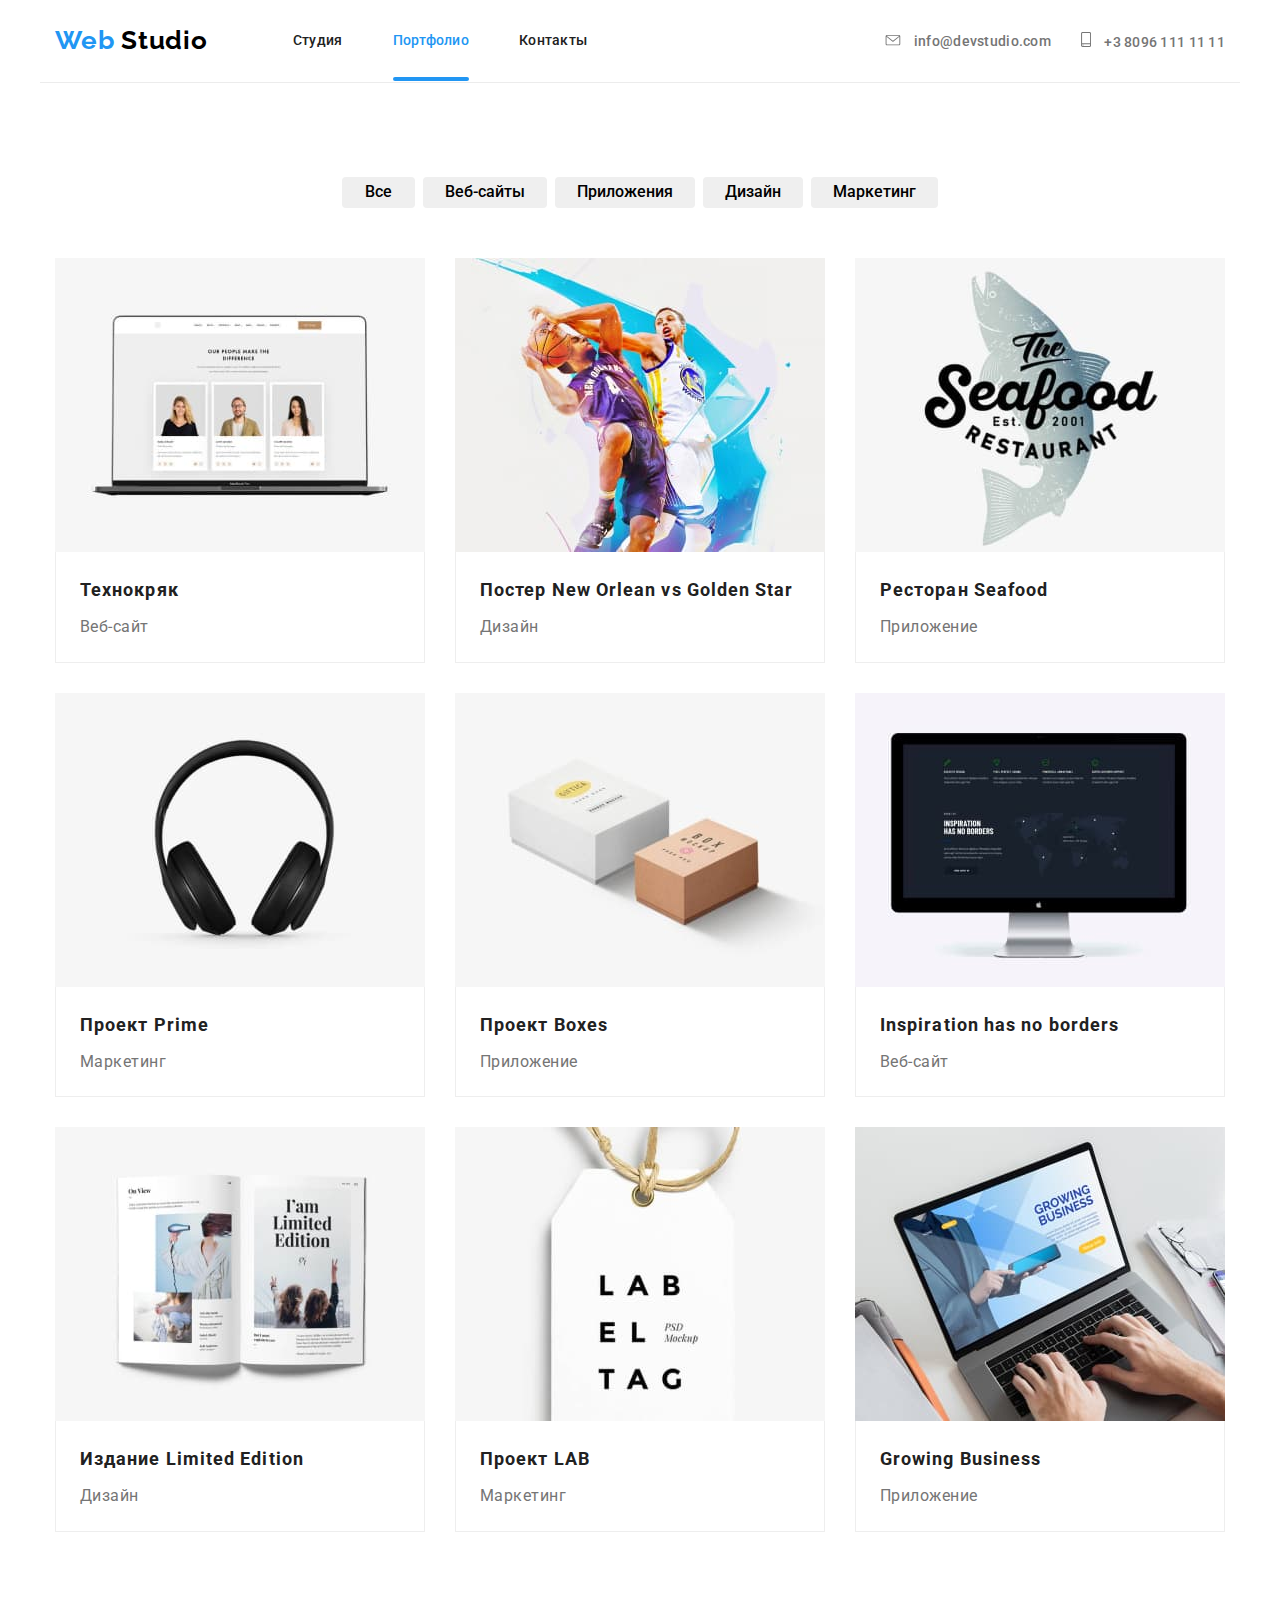
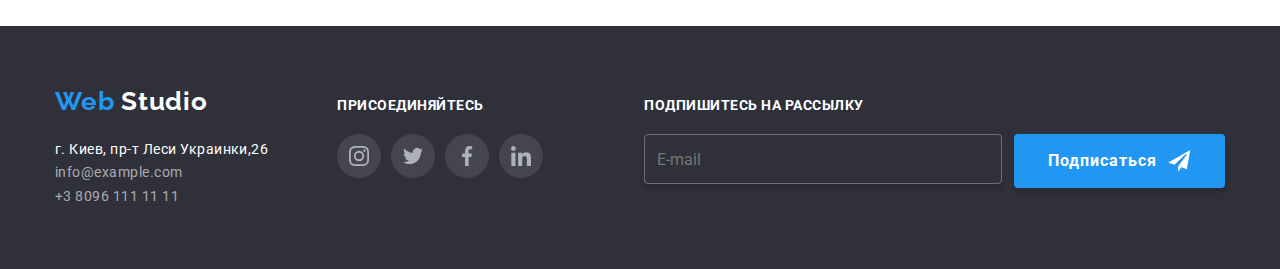
==== portfolio.html @ b3696ab0 "first" ====
<!DOCTYPE html>
<html lang="en">
  <head>
    <meta charset="UTF-8" />
    <meta name="viewport" content="width=device-width, initial-scale=1.0" />
    <title>Portfolio</title>
    <link
      href="https://fonts.googleapis.com/css2?family=Raleway:wght@700&family=Roboto:wght@400;500;700;900&display=swap"
      rel="stylesheet"
    />
    <link
      rel="stylesheet"
      href="https://cdnjs.cloudflare.com/ajax/libs/modern-normalize/0.6.0/modern-normalize.min.css"
    />
    <link rel="stylesheet" href="./css/profile.min.css" />
  </head>
  <body class="page">
    <!--Header-->
    <header>
      <div class="container header">
        <nav class="main-nav">
          <a href="./" class="logo">
            <span class="logo-blue">Web</span>
            <span class="logo-black">Studio</span></a
          >
          <ul class="site-nav">
            <li class="item">
              <a href="./index.html" class="link">Студия</a>
            </li>
            <li class="item">
              <a href="./portfolio.html" class="link current">Портфолио</a>
            </li>
            <li class="item"><a href="" class="link">Контакты</a></li>
          </ul>
        </nav>
        <ul class="auth-nav list">
          <li class="item">
            <a href="mailto:info@devstudio.com" class="link">
              <svg class="icon-nav" width="16px" height="11px">
                <use href="./img/sprite.svg#envelope"></use>
              </svg>
              info@devstudio.com
            </a>
          </li>

          <li class="item">
            <a href="tel:+380961111111" class="link">
              <svg class="icon-nav" width="10" height="15">
                <use href="./img/sprite.svg#smartphone"></use>
              </svg>
              +3 8096 111 11 11</a
            >
          </li>
        </ul>
      </div>
    </header>
    <main>
      <section class="section">
        <div class="container">
          <h1 class="section-title visually-hidden">Портфолио</h1>
          <!--Фильтр-->
          <div class="filter">
            <ul class="list filter-list">
              <li class="filter-list-item">
                <button class="button-portfolio" type="button">Все</button>
              </li>
              <li class="filter-list-item">
                <button class="button-portfolio" type="button">
                  Веб-сайты
                </button>
              </li>
              <li class="filter-list-item">
                <button class="button-portfolio" type="button">
                  Приложения
                </button>
              </li>
              <li class="filter-list-item">
                <button class="button-portfolio" type="button">Дизайн</button>
              </li>
              <li class="filter-list-item">
                <button class="button-portfolio" type="button">
                  Маркетинг
                </button>
              </li>
            </ul>
          </div>

          <!--Проекты-->

          <ul class="flex-box">
            <li class="flex-element">
              <a class="none" href="">
                <div class="card-foto">
                  <img
                    class="img"
                    src="./img/technokryak.jpg"
                    alt="Веб-сайт Технокряк"
                    width="370"
                    height="294"
                  />

                  <p class="slide-text">
                    Технокряк это современная площадка распространения
                    коронавируса. Компании используют эту платформу для
                    цифрового шпионажа и атак на защищённые сервера конкурентов.
                  </p>
                </div>

                <div class="card-content">
                  <h2 class="list-title">Технокряк</h2>
                  <p class="slide-description">Веб-сайт</p>
                </div>
              </a>
            </li>
            <li class="flex-element">
              <div class="card-foto">
                <a class="none" href=""><img class="img" src="./img/golden-star.jpg" alt="Дизайн постера New Orlean vs                          Golden Star" width="370" height="294" />
                  <p class="slide-text">
                    Технокряк это современная площадка распространения
                    коронавируса. Компании используют эту платформу для цифрового
                    шпионажа и атак на защищённые сервера конкурентов.
                  </p>
              </div>
                <div class="card-content">
                  <h2 class="list-title">Постер New Orlean vs Golden Star</h2>
                  <p class="slide-description">Дизайн</p>
                </div>
                
              </a>
            </li>
            <li class="flex-element">
              <a class="none" href=""
                >
                <div class="card-foto">
                  <img class="img" src="./img/seafood.jpg" alt="Приложение для ресторана                    Seafood" width="370" height="294" />
                  <p class="slide-text">
                    Технокряк это современная площадка распространения
                    коронавируса. Компании используют эту платформу для цифрового
                    шпионажа и атак на защищённые сервера конкурентов.
                  </p>
                </div>
                <div class="card-content">
                  <h2 class="list-title">Ресторан Seafood</h2>
                  <p class="slide-description">Приложение</p>
                </div>
                
              </a>
            </li>
            <li class="flex-element">
              <a class="none" href=""
                ><div class="card-foto">
                  <img class="img" src="./img/prime.jpg" alt="Маркетинг для проекта Prime" width="370" height="294" />
                  <p class="slide-text">
                    Технокряк это современная площадка распространения
                    коронавируса. Компании используют эту платформу для цифрового
                    шпионажа и атак на защищённые сервера конкурентов.
                  </p>
                </div>
                <div class="card-content">
                  <h2 class="list-title">Проект Prime</h2>
                  <p class="slide-description">Маркетинг</p>
                </div>
               
              </a>
            </li>
            <li class="flex-element">
              <a class="none" href=""
                >
                <div class="card-foto">
                  <img class="img" src="./img/boxes.jpg" alt="Приложение Boxes" width="370" height="294" />
                  <p class="slide-text">
                    Технокряк это современная площадка распространения
                    коронавируса. Компании используют эту платформу для цифрового
                    шпионажа и атак на защищённые сервера конкурентов.
                  </p>
                </div>
                <div class="card-content">
                  <h2 class="list-title">Проект Boxes</h2>
                  <p class="slide-description">Приложение</p>
                </div>
                
              </a>
            </li>
            <li class="flex-element">
              <a class="none" href=""
                >
                <div class="card-foto">
                  <img class="img" src="./img/inspiration.jpg" alt="Веб-сайт Inspiration has no                           borders" width="370" height="294" />
                  <p class="slide-text">
                    Технокряк это современная площадка распространения
                    коронавируса. Компании используют эту платформу для цифрового
                    шпионажа и атак на защищённые сервера конкурентов.
                  </p>
                </div>
                <div class="card-content">
                  <h2 class="list-title">Inspiration has no borders</h2>
                  <p class="slide-description">Веб-сайт</p>
                </div>
                
              </a>
            </li>
            <li class="flex-element">
              <a class="none" href=""
                >
                <div class="card-foto">
                  <img class="img" src="./img/limited-edition.jpg" alt="Дизайн издания Limited  Edition" width="370" height="294" />
                  <p class="slide-text">
                    Технокряк это современная площадка распространения
                    коронавируса. Компании используют эту платформу для цифрового
                    шпионажа и атак на защищённые сервера конкурентов.
                  </p>
                </div>
                <div class="card-content">
                  <h2 class="list-title">Издание Limited Edition</h2>
                  <p class="slide-description">Дизайн</p>
                </div>
                
              </a>
            </li>
            <li class="flex-element">
              <a class="none" href=""
                >
                <div class="card-foto">
                  <img class="img" src="./img/lab.jpg" alt="Маркетинг проекта LAB" width="370" height="294" />
                  <p class="slide-text">
                    Технокряк это современная площадка распространения
                    коронавируса. Компании используют эту платформу для цифрового
                    шпионажа и атак на защищённые сервера конкурентов.
                  </p>  
                </div>
                <div class="card-content">
                  <h2 class="list-title">Проект LAB</h2>
                  <p class="slide-description">Маркетинг</p>
                </div>
                
              </a>
            </li>
            <li class="flex-element">
              <a class="none" href=""
                >
                <div class="card-foto">
                  <img class="img" src="./img/growing-business.jpg" alt="Приложение Growing    Busines" width="370" height="294" />
                  <p class="slide-text">
                    Технокряк это современная площадка распространения
                    коронавируса. Компании используют эту платформу для цифрового
                    шпионажа и атак на защищённые сервера конкурентов.
                  </p>
                </div>
                <div class="card-content">
                  <h2 class="list-title">Growing Business</h2>
                  <p class="slide-description">Приложение</p>
                </div>
               
              </a>
            </li>
          </ul>
        </div>
      </section>
    </main>
    <!-- Footer -->
    <footer class="footer">
      <div class="container footer-content">
        <ul class="list">
          <li>
            <a class="logo none footer-logo" href="./">
              <span class="logo-blue">Web</span>
              <span class="logo-white">Studio</span></a
            >
          </li>
          <li>
            <address class="address">г. Киев, пр-т Леси Украинки,26</address>
          </li>
          <li>
            <a href="mailto:info@example.com" class="link-in-footer"
              >info@example.com</a
            >
          </li>
          <li>
            <a href="tel:+380961111111" class="link-in-footer"
              >+3 8096 111 11 11</a
            >
          </li>
        </ul>

        <ul class="join">
          <li><b class="footer-list-title">Присоединяйтесь</b></li>
          <li>
            <ul class="social-networks">
              <li>
                <a href="" aria-label="Instafram link" class="icon-bg-footer">
                  <svg class="icon-social-networks" width="20" height="20">
                    <use href="./img/sprite.svg#instagram"></use>
                  </svg>
                </a>
              </li>
              <li>
                <a href="" aria-label="Twitter link" class="icon-bg-footer">
                  <svg class="icon-social-networks">
                    <use href="./img/sprite.svg#twitter"></use>
                  </svg>
                </a>
              </li>
              <li>
                <a href="" aria-label="Twitter link" class="icon-bg-footer">
                  <svg class="icon-social-networks">
                    <use href="./img/sprite.svg#facebook"></use>
                  </svg>
                </a>
              </li>
              <li>
                <a href="" aria-label="Twitter link" class="icon-bg-footer">
                  <svg class="icon-social-networks">
                    <use href="./img/sprite.svg#linkedin"></use>
                  </svg>
                </a>
              </li>
            </ul>
          </li>
        </ul>

        <div class="subscription">
          <b class="footer-list-title">Подпишитесь на рассылку</b>
          <form action="" class="sub-field">
            <input type="email" name="email" placeholder="E-mail" class="email" />
            <button type="submit" class="button send">
              Подписаться
              <svg width="24" height="24" class="icon-send">
                <use href="./img/sprite.svg#send"></use>
              </svg>
            </button>
          </form>
        </div>
      </div>
      <!-- <div class="container">
          <p class="copyright">2020 &verbar; Developed by GoIT Students</p>
        </div> -->
    </footer>
  </body>
</html>
---- css/profile.min.css ----
.visually-hidden{position:absolute;width:1px;height:1px;margin:-1px;border:0;padding:0;clip:rect(0 0 0 0);overflow:hidden}.auth-nav,.join,.social-networks,.flex-box{margin:0;padding:0;list-style:none}.container,.header,.footer-content{width:1200px;margin-left:auto;margin-right:auto;padding-left:15px;padding-right:15px}.page{background-color:#fff;color:#757575;font-family:Roboto, sans-serif;letter-spacing:0.03em;overflow-x:hidden}.section.sec-bg-color{background-color:#f5f4fa}.img{display:block;max-width:100%;height:auto}.none{text-decoration:none}.list{margin:0;padding:0;list-style:none}.logo,.footer-logo{--color1: #2196f3;--color2: #ffffff;--color3: #000000}.logo{display:block;margin-top:24px;margin-bottom:24px;font-family:Raleway, sans-serif;font-weight:700;font-size:26px;line-height:1.2;letter-spacing:0.03em;text-decoration:none;-webkit-transition:color 250ms cubic-bezier(0.4, 0, 0.2, 1);transition:color 250ms cubic-bezier(0.4, 0, 0.2, 1)}.logo:hover,.logo:focus{--color1: #000000;--color3: #2196f3}.footer-logo{margin-top:0;padding-top:0;padding-bottom:0px;margin-bottom:20px}.footer-logo:hover,.footer-logo:focus{--color1: #ffffff;--color2: #2196f3}.logo-blue{color:var(--color1)}.logo-black{color:var(--color3)}.logo-white{color:var(--color2)}.header{display:-webkit-box;display:-ms-flexbox;display:flex;border-bottom:1px solid #ececec}.main-nav{display:-webkit-box;display:-ms-flexbox;display:flex;-webkit-box-align:center;-ms-flex-align:center;align-items:center}.site-nav{display:-webkit-box;display:-ms-flexbox;display:flex;list-style:none;margin-left:85px;margin-top:0px;margin-bottom:0px;padding-left:0;-webkit-transition:color 250ms cubic-bezier(0.4, 0, 0.2, 1);transition:color 250ms cubic-bezier(0.4, 0, 0.2, 1)}.site-nav .item+.item{margin-left:50px}.site-nav .link{display:block;padding-top:32px;padding-bottom:32px;color:#212121;font-weight:500;font-size:14px;line-height:1.14;letter-spacing:0.02em;text-decoration:none;cursor:pointer}.site-nav .link:hover,.site-nav .link:focus{color:#2196f3}.site-nav .link.current{position:relative;color:#2196f3}.site-nav .link.current::after{content:"";position:absolute;bottom:0;left:0;width:100%;height:4px;border-radius:2px;background-color:#2196f3}.auth-nav{display:-webkit-box;display:-ms-flexbox;display:flex;margin-left:auto;-webkit-transition:color 250ms cubic-bezier(0.4, 0, 0.2, 1);transition:color 250ms cubic-bezier(0.4, 0, 0.2, 1)}.auth-nav .item+.item{margin-left:30px}.auth-nav .item{display:-webkit-box;display:-ms-flexbox;display:flex;-webkit-box-align:center;-ms-flex-align:center;align-items:center}.auth-nav .link{display:block;padding-top:32px;padding-bottom:32px;color:#757575;font-weight:500;font-size:14px;line-height:1.14x;letter-spacing:0.02em;text-decoration:none}.auth-nav .link:hover,.auth-nav .link:focus{color:#2196f3}.icon-nav{margin-right:10px;fill:currentColor}.icon-nav:hover,.icon-nav:focus{color:#2196f3}.section{padding-bottom:94px;padding-top:94px}.section-title{margin-top:0;margin-bottom:0;margin-bottom:50px;color:#212121;font-weight:700;font-size:36px;line-height:1.17;text-align:center}.section.no-padding-bottom{padding-bottom:0}.footer-content{display:-webkit-box;display:-ms-flexbox;display:flex;-webkit-box-align:baseline;-ms-flex-align:baseline;align-items:baseline;padding-top:60px;padding-bottom:60px}.join{margin-left:69px}.subscription{margin-left:auto}.footer{background-color:#2f303a}.address{color:#fff;font-size:14px;line-height:1.71;font-style:inherit}.link-in-footer{color:rgba(255,255,255,0.6);font-size:14px;line-height:1.71;text-decoration:none}.link-in-footer:hover,.link-in-footer:focus{color:#2196f3}.footer-list-title{display:block;margin-bottom:20px;color:#fff;font-weight:700;font-size:14px;line-height:1.14;text-transform:uppercase}.email{display:block;width:358px;height:50px;padding:18px 12px;margin-right:12px;text-decoration:none;color:rgba(255,255,255,0.6);font-family:Roboto;font-size:16px;line-height:1.87;border:1px solid rgba(255,255,255,0.3);background-color:inherit;-webkit-box-shadow:0px 4px 4px rgba(0,0,0,0.15);box-shadow:0px 4px 4px rgba(0,0,0,0.15);border-radius:4px}.sub-field{display:-webkit-box;display:-ms-flexbox;display:flex;-webkit-box-orient:horizontal;-webkit-box-direction:normal;-ms-flex-direction:row;flex-direction:row}.icon-send{fill:currentColor;margin-left:10px}.button{display:inline-block;border-radius:4px;padding:10px 32px;min-width:200px;color:#fff;background-color:#2196f3;-webkit-box-shadow:0px 4px 4px rgba(0,0,0,0.15);box-shadow:0px 4px 4px rgba(0,0,0,0.15);font-weight:700;font-size:16px;line-height:1.87;text-align:center;letter-spacing:0.06em;text-decoration:none;cursor:pointer;border-color:transparent;-webkit-transition:color 250ms cubic-bezier(0.4, 0, 0.2, 1);transition:color 250ms cubic-bezier(0.4, 0, 0.2, 1);-webkit-transition:background-color 250ms cubic-bezier(0.4, 0, 0.2, 1);transition:background-color 250ms cubic-bezier(0.4, 0, 0.2, 1)}.button:hover,.button:focus{color:#2196f3;background-color:#fff}.button.send{display:-webkit-box;display:-ms-flexbox;display:flex;-webkit-box-align:center;-ms-flex-align:center;align-items:center}.button-portfolio{display:inline-block;font-weight:500;font-size:16px;line-height:1.16;padding:6px 22px;min-width:73px;text-align:center;cursor:pointer;border:transparent;border-radius:4px;outline:none;-webkit-transition:color 250ms cubic-bezier(0.4, 0, 0.2, 1);transition:color 250ms cubic-bezier(0.4, 0, 0.2, 1);-webkit-transition:background-color 250ms cubic-bezier(0.4, 0, 0.2, 1);transition:background-color 250ms cubic-bezier(0.4, 0, 0.2, 1)}.button-portfolio:hover,.button-portfolio:focus{background-color:#2196f3;color:#fff}.icon-social-networks{width:20px;height:20px}.social-networks{display:-webkit-box;display:-ms-flexbox;display:flex;-webkit-box-pack:center;-ms-flex-pack:center;justify-content:center}.icon-bg{display:-webkit-box;display:-ms-flexbox;display:flex;-webkit-box-pack:center;-ms-flex-pack:center;justify-content:center;-webkit-box-align:center;-ms-flex-align:center;align-items:center;width:44px;height:44px;border-radius:50%;fill:#afb1b8;-webkit-transition:color 250ms cubic-bezier(0.4, 0, 0.2, 1);transition:color 250ms cubic-bezier(0.4, 0, 0.2, 1);-webkit-transition:background-color 250ms cubic-bezier(0.4, 0, 0.2, 1);transition:background-color 250ms cubic-bezier(0.4, 0, 0.2, 1)}.icon-bg:hover,.icon-bg:focus{background-color:#2196f3;fill:#fff}.social-networks>.icon-bg{margin-right:10px}.social-networks>.icon-bg:last-child{margin-right:0}.icon-bg-footer{display:-webkit-box;display:-ms-flexbox;display:flex;-webkit-box-pack:center;-ms-flex-pack:center;justify-content:center;-webkit-box-align:center;-ms-flex-align:center;align-items:center;width:44px;height:44px;margin-right:10px;border-radius:50%;fill:#afb1b8;background-color:rgba(255,255,255,0.1);-webkit-transition:color 250ms cubic-bezier(0.4, 0, 0.2, 1);transition:color 250ms cubic-bezier(0.4, 0, 0.2, 1);-webkit-transition:background-color 250ms cubic-bezier(0.4, 0, 0.2, 1);transition:background-color 250ms cubic-bezier(0.4, 0, 0.2, 1)}.icon-bg-footer:hover,.icon-bg-footer:focus{background-color:#2196f3;fill:#fff}.filter-list{display:-webkit-box;display:-ms-flexbox;display:flex;-webkit-box-pack:center;-ms-flex-pack:center;justify-content:center;color:var(--title-text-color);font-weight:500;font-size:16px;line-height:1.62;text-align:center;margin-left:auto;margin-right:auto;margin-bottom:50px}.filter-list-item:not(:first-child){margin-left:8px}.flex-box{display:-webkit-box;display:-ms-flexbox;display:flex;-ms-flex-wrap:wrap;flex-wrap:wrap}.flex-element{position:relative;width:370px;margin-right:30px;margin-bottom:30px;-webkit-box-shadow:0px 0px 0px #fff;box-shadow:0px 0px 0px #fff;-webkit-transition:-webkit-box-shadow 250ms cubic-bezier(0.4, 0, 0.2, 1);transition:-webkit-box-shadow 250ms cubic-bezier(0.4, 0, 0.2, 1);transition:box-shadow 250ms cubic-bezier(0.4, 0, 0.2, 1);transition:box-shadow 250ms cubic-bezier(0.4, 0, 0.2, 1), -webkit-box-shadow 250ms cubic-bezier(0.4, 0, 0.2, 1);overflow:hidden}.flex-element:hover{-webkit-box-shadow:0px 4px 4px rgba(0,0,0,0.25);box-shadow:0px 4px 4px rgba(0,0,0,0.25)}.flex-element:nth-child(3n){margin-right:0}.flex-element:nth-last-child(-n+3){margin-bottom:0}.card-foto{position:relative;overflow:hidden}.card-content{background:#ffffff;border-right:1px solid #eeeeee;border-bottom:1px solid #eeeeee;border-left:1px solid #eeeeee;-webkit-box-sizing:border-box;box-sizing:border-box;padding-top:20px;padding-left:24px;padding-bottom:20px;padding-right:24px}.list-title{color:#212121;font-weight:700;font-size:18px;line-height:2;letter-spacing:0.06em;text-decoration:none;margin-top:0px;margin-bottom:4px}.slide-description{color:#757575;font-size:16px;line-height:1.87;text-decoration:none;margin-top:0px;margin-bottom:0}.slide-text{position:absolute;top:0;left:0;width:100%;opacity:0;color:#fff;font-size:18px;line-height:1.56;text-decoration:none;background:rgba(33,150,243,0.9);margin-top:0px;margin-bottom:0px;padding:63px 24px;-webkit-transform:translateY(100%);transform:translateY(100%);-webkit-transition:opacity 250ms cubic-bezier(0.4, 0, 0.2, 1),-webkit-transform 250ms cubic-bezier(0.4, 0, 0.2, 1);transition:opacity 250ms cubic-bezier(0.4, 0, 0.2, 1),-webkit-transform 250ms cubic-bezier(0.4, 0, 0.2, 1);transition:opacity 250ms cubic-bezier(0.4, 0, 0.2, 1),transform 250ms cubic-bezier(0.4, 0, 0.2, 1);transition:opacity 250ms cubic-bezier(0.4, 0, 0.2, 1),transform 250ms cubic-bezier(0.4, 0, 0.2, 1),-webkit-transform 250ms cubic-bezier(0.4, 0, 0.2, 1)}.flex-element:hover .slide-text{opacity:1;-webkit-transform:translateY(0);transform:translateY(0)}
/*# sourceMappingURL=profile.min.css.map */
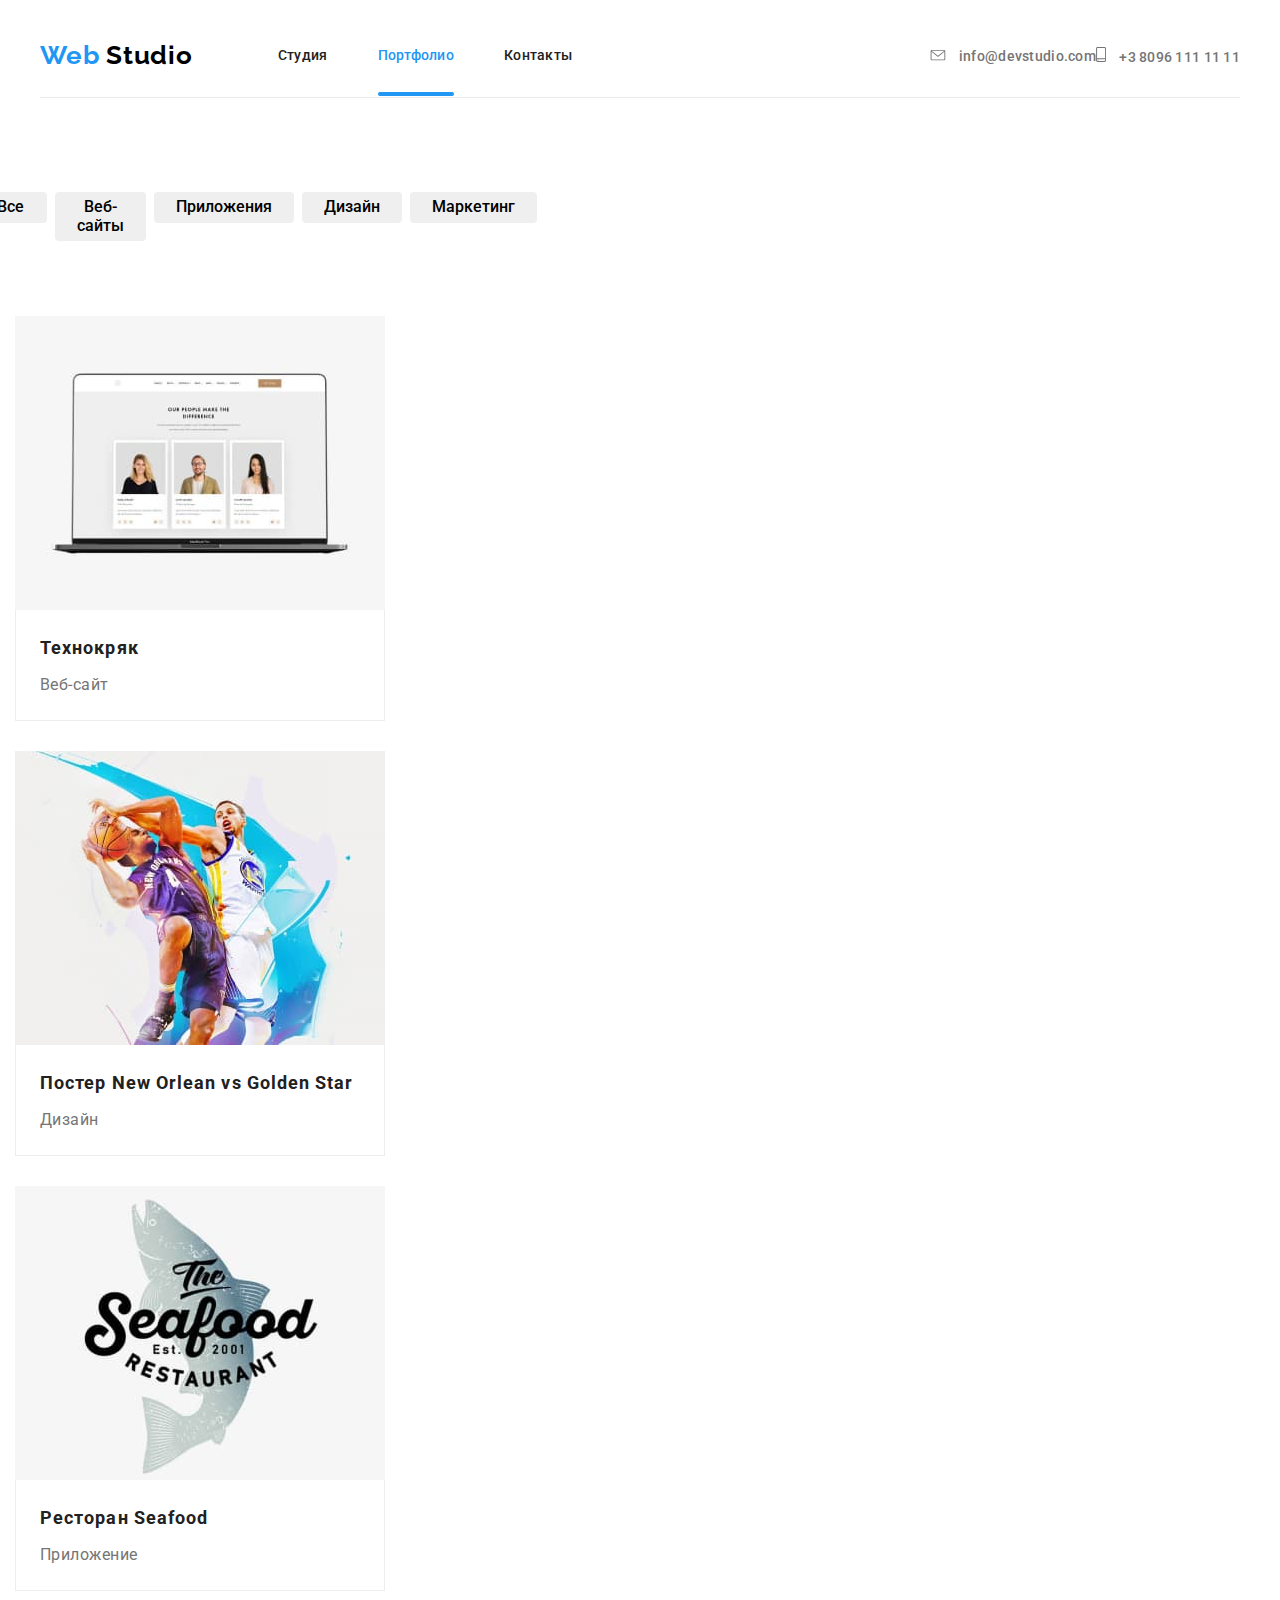
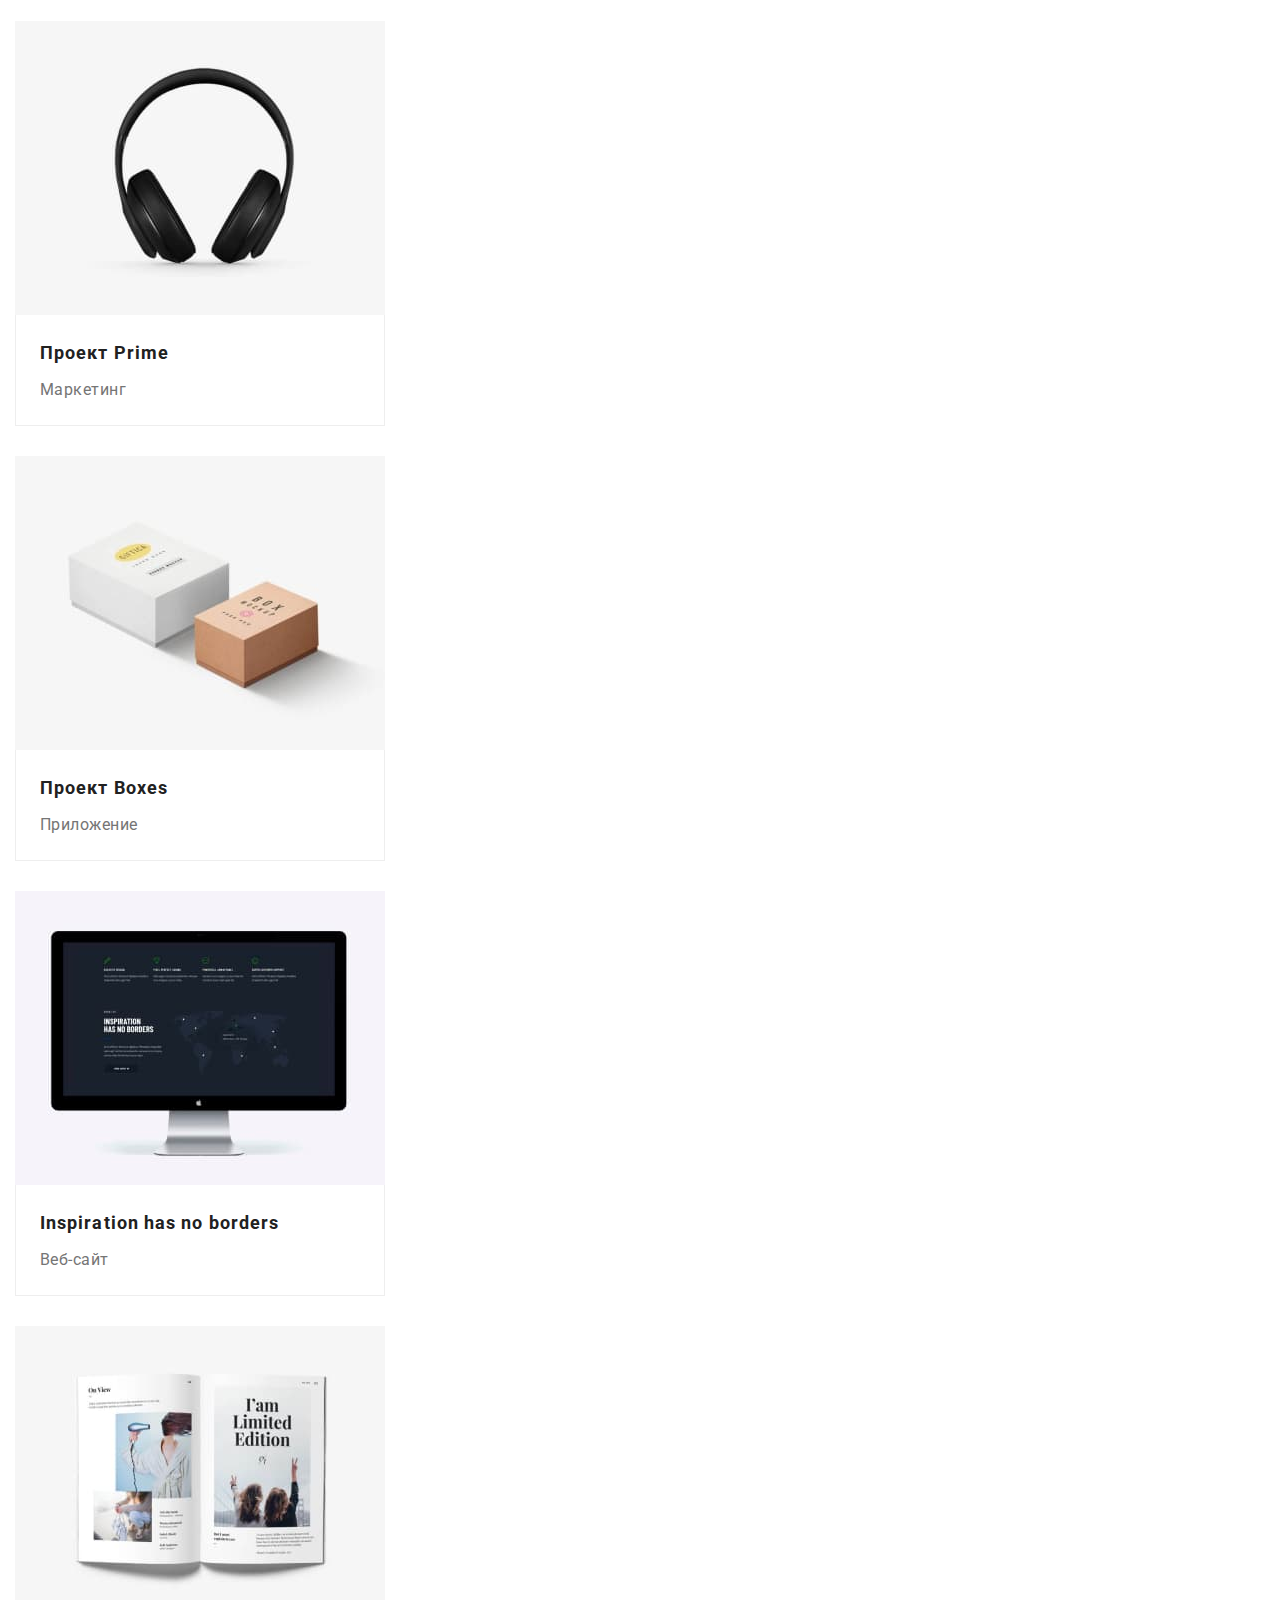
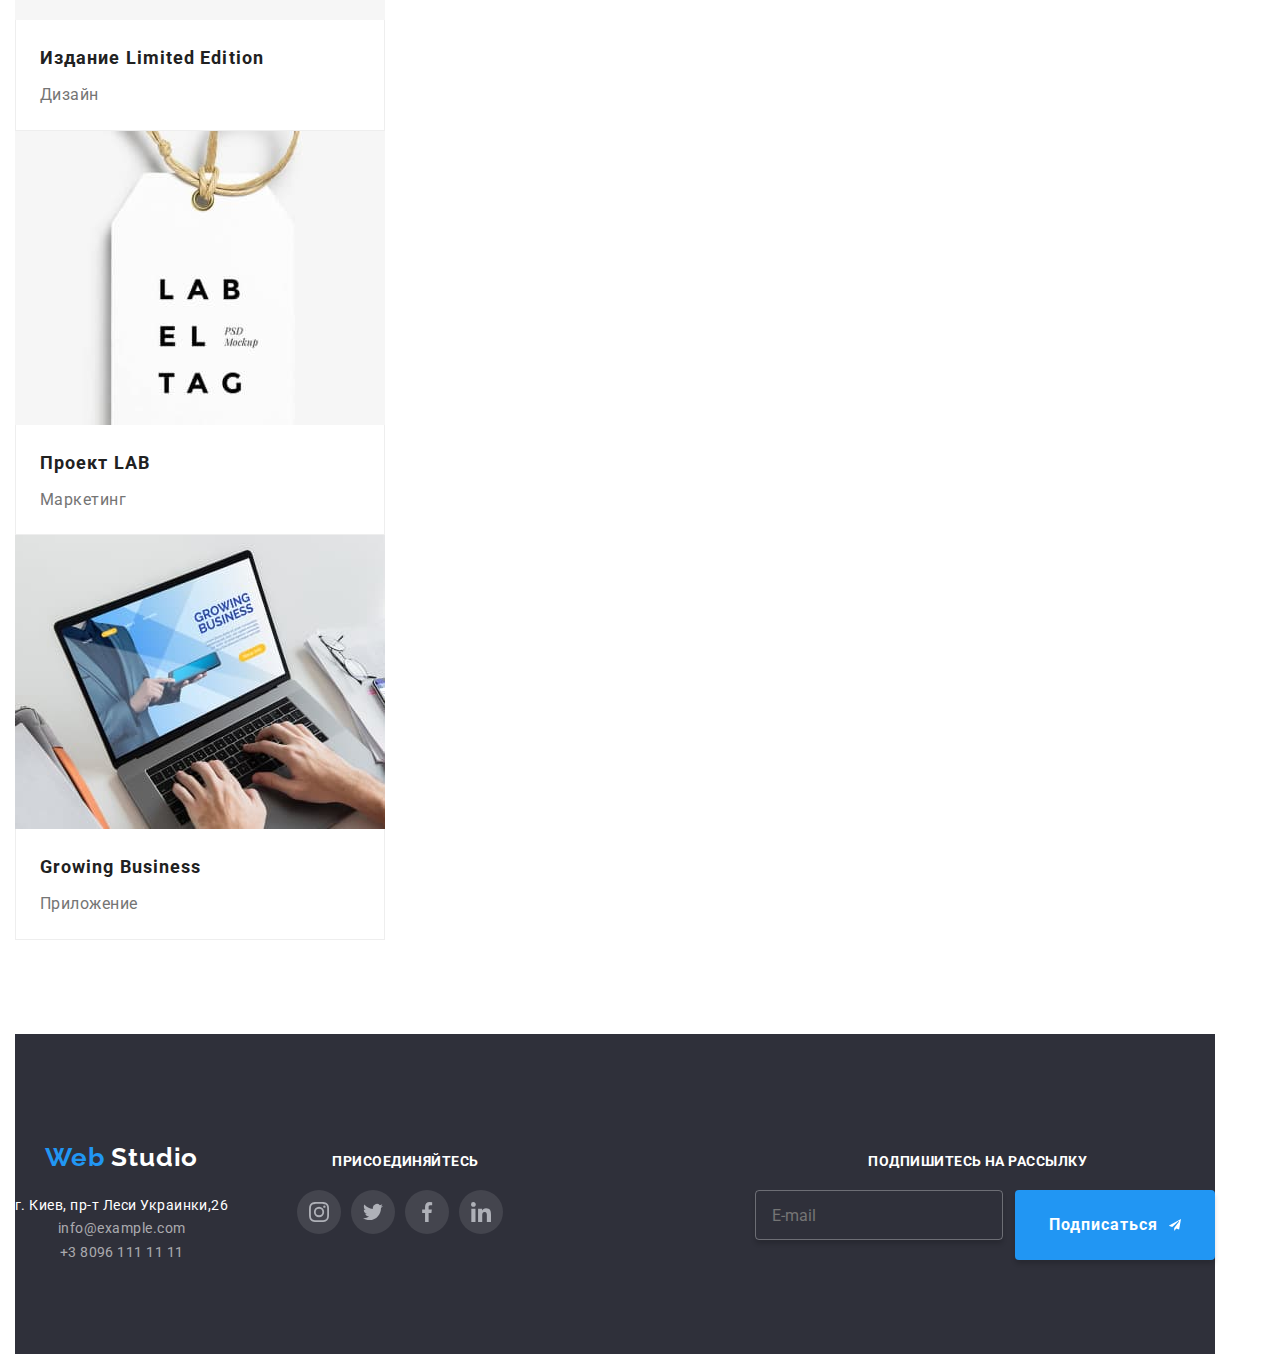
==== commit 87e325e3: "portfolio" ====
--- a/portfolio.html
+++ b/portfolio.html
@@ -259,7 +259,7 @@
     </main>
     <!-- Footer -->
     <footer class="footer">
-      <div class="container footer-content">
+      <div class="footer-content">
         <ul class="list">
           <li>
             <a class="logo none footer-logo" href="./">
@@ -320,6 +320,7 @@
 
         <div class="subscription">
           <b class="footer-list-title">Подпишитесь на рассылку</b>
+
           <form action="" class="sub-field">
             <input type="email" name="email" placeholder="E-mail" class="email" />
             <button type="submit" class="button send">
--- a/css/profile.min.css
+++ b/css/profile.min.css
@@ -1,2 +1,2 @@
-.visually-hidden{position:absolute;width:1px;height:1px;margin:-1px;border:0;padding:0;clip:rect(0 0 0 0);overflow:hidden}.auth-nav,.join,.social-networks,.flex-box{margin:0;padding:0;list-style:none}.container,.header,.footer-content{width:1200px;margin-left:auto;margin-right:auto;padding-left:15px;padding-right:15px}.page{background-color:#fff;color:#757575;font-family:Roboto, sans-serif;letter-spacing:0.03em;overflow-x:hidden}.section.sec-bg-color{background-color:#f5f4fa}.img{display:block;max-width:100%;height:auto}.none{text-decoration:none}.list{margin:0;padding:0;list-style:none}.logo,.footer-logo{--color1: #2196f3;--color2: #ffffff;--color3: #000000}.logo{display:block;margin-top:24px;margin-bottom:24px;font-family:Raleway, sans-serif;font-weight:700;font-size:26px;line-height:1.2;letter-spacing:0.03em;text-decoration:none;-webkit-transition:color 250ms cubic-bezier(0.4, 0, 0.2, 1);transition:color 250ms cubic-bezier(0.4, 0, 0.2, 1)}.logo:hover,.logo:focus{--color1: #000000;--color3: #2196f3}.footer-logo{margin-top:0;padding-top:0;padding-bottom:0px;margin-bottom:20px}.footer-logo:hover,.footer-logo:focus{--color1: #ffffff;--color2: #2196f3}.logo-blue{color:var(--color1)}.logo-black{color:var(--color3)}.logo-white{color:var(--color2)}.header{display:-webkit-box;display:-ms-flexbox;display:flex;border-bottom:1px solid #ececec}.main-nav{display:-webkit-box;display:-ms-flexbox;display:flex;-webkit-box-align:center;-ms-flex-align:center;align-items:center}.site-nav{display:-webkit-box;display:-ms-flexbox;display:flex;list-style:none;margin-left:85px;margin-top:0px;margin-bottom:0px;padding-left:0;-webkit-transition:color 250ms cubic-bezier(0.4, 0, 0.2, 1);transition:color 250ms cubic-bezier(0.4, 0, 0.2, 1)}.site-nav .item+.item{margin-left:50px}.site-nav .link{display:block;padding-top:32px;padding-bottom:32px;color:#212121;font-weight:500;font-size:14px;line-height:1.14;letter-spacing:0.02em;text-decoration:none;cursor:pointer}.site-nav .link:hover,.site-nav .link:focus{color:#2196f3}.site-nav .link.current{position:relative;color:#2196f3}.site-nav .link.current::after{content:"";position:absolute;bottom:0;left:0;width:100%;height:4px;border-radius:2px;background-color:#2196f3}.auth-nav{display:-webkit-box;display:-ms-flexbox;display:flex;margin-left:auto;-webkit-transition:color 250ms cubic-bezier(0.4, 0, 0.2, 1);transition:color 250ms cubic-bezier(0.4, 0, 0.2, 1)}.auth-nav .item+.item{margin-left:30px}.auth-nav .item{display:-webkit-box;display:-ms-flexbox;display:flex;-webkit-box-align:center;-ms-flex-align:center;align-items:center}.auth-nav .link{display:block;padding-top:32px;padding-bottom:32px;color:#757575;font-weight:500;font-size:14px;line-height:1.14x;letter-spacing:0.02em;text-decoration:none}.auth-nav .link:hover,.auth-nav .link:focus{color:#2196f3}.icon-nav{margin-right:10px;fill:currentColor}.icon-nav:hover,.icon-nav:focus{color:#2196f3}.section{padding-bottom:94px;padding-top:94px}.section-title{margin-top:0;margin-bottom:0;margin-bottom:50px;color:#212121;font-weight:700;font-size:36px;line-height:1.17;text-align:center}.section.no-padding-bottom{padding-bottom:0}.footer-content{display:-webkit-box;display:-ms-flexbox;display:flex;-webkit-box-align:baseline;-ms-flex-align:baseline;align-items:baseline;padding-top:60px;padding-bottom:60px}.join{margin-left:69px}.subscription{margin-left:auto}.footer{background-color:#2f303a}.address{color:#fff;font-size:14px;line-height:1.71;font-style:inherit}.link-in-footer{color:rgba(255,255,255,0.6);font-size:14px;line-height:1.71;text-decoration:none}.link-in-footer:hover,.link-in-footer:focus{color:#2196f3}.footer-list-title{display:block;margin-bottom:20px;color:#fff;font-weight:700;font-size:14px;line-height:1.14;text-transform:uppercase}.email{display:block;width:358px;height:50px;padding:18px 12px;margin-right:12px;text-decoration:none;color:rgba(255,255,255,0.6);font-family:Roboto;font-size:16px;line-height:1.87;border:1px solid rgba(255,255,255,0.3);background-color:inherit;-webkit-box-shadow:0px 4px 4px rgba(0,0,0,0.15);box-shadow:0px 4px 4px rgba(0,0,0,0.15);border-radius:4px}.sub-field{display:-webkit-box;display:-ms-flexbox;display:flex;-webkit-box-orient:horizontal;-webkit-box-direction:normal;-ms-flex-direction:row;flex-direction:row}.icon-send{fill:currentColor;margin-left:10px}.button{display:inline-block;border-radius:4px;padding:10px 32px;min-width:200px;color:#fff;background-color:#2196f3;-webkit-box-shadow:0px 4px 4px rgba(0,0,0,0.15);box-shadow:0px 4px 4px rgba(0,0,0,0.15);font-weight:700;font-size:16px;line-height:1.87;text-align:center;letter-spacing:0.06em;text-decoration:none;cursor:pointer;border-color:transparent;-webkit-transition:color 250ms cubic-bezier(0.4, 0, 0.2, 1);transition:color 250ms cubic-bezier(0.4, 0, 0.2, 1);-webkit-transition:background-color 250ms cubic-bezier(0.4, 0, 0.2, 1);transition:background-color 250ms cubic-bezier(0.4, 0, 0.2, 1)}.button:hover,.button:focus{color:#2196f3;background-color:#fff}.button.send{display:-webkit-box;display:-ms-flexbox;display:flex;-webkit-box-align:center;-ms-flex-align:center;align-items:center}.button-portfolio{display:inline-block;font-weight:500;font-size:16px;line-height:1.16;padding:6px 22px;min-width:73px;text-align:center;cursor:pointer;border:transparent;border-radius:4px;outline:none;-webkit-transition:color 250ms cubic-bezier(0.4, 0, 0.2, 1);transition:color 250ms cubic-bezier(0.4, 0, 0.2, 1);-webkit-transition:background-color 250ms cubic-bezier(0.4, 0, 0.2, 1);transition:background-color 250ms cubic-bezier(0.4, 0, 0.2, 1)}.button-portfolio:hover,.button-portfolio:focus{background-color:#2196f3;color:#fff}.icon-social-networks{width:20px;height:20px}.social-networks{display:-webkit-box;display:-ms-flexbox;display:flex;-webkit-box-pack:center;-ms-flex-pack:center;justify-content:center}.icon-bg{display:-webkit-box;display:-ms-flexbox;display:flex;-webkit-box-pack:center;-ms-flex-pack:center;justify-content:center;-webkit-box-align:center;-ms-flex-align:center;align-items:center;width:44px;height:44px;border-radius:50%;fill:#afb1b8;-webkit-transition:color 250ms cubic-bezier(0.4, 0, 0.2, 1);transition:color 250ms cubic-bezier(0.4, 0, 0.2, 1);-webkit-transition:background-color 250ms cubic-bezier(0.4, 0, 0.2, 1);transition:background-color 250ms cubic-bezier(0.4, 0, 0.2, 1)}.icon-bg:hover,.icon-bg:focus{background-color:#2196f3;fill:#fff}.social-networks>.icon-bg{margin-right:10px}.social-networks>.icon-bg:last-child{margin-right:0}.icon-bg-footer{display:-webkit-box;display:-ms-flexbox;display:flex;-webkit-box-pack:center;-ms-flex-pack:center;justify-content:center;-webkit-box-align:center;-ms-flex-align:center;align-items:center;width:44px;height:44px;margin-right:10px;border-radius:50%;fill:#afb1b8;background-color:rgba(255,255,255,0.1);-webkit-transition:color 250ms cubic-bezier(0.4, 0, 0.2, 1);transition:color 250ms cubic-bezier(0.4, 0, 0.2, 1);-webkit-transition:background-color 250ms cubic-bezier(0.4, 0, 0.2, 1);transition:background-color 250ms cubic-bezier(0.4, 0, 0.2, 1)}.icon-bg-footer:hover,.icon-bg-footer:focus{background-color:#2196f3;fill:#fff}.filter-list{display:-webkit-box;display:-ms-flexbox;display:flex;-webkit-box-pack:center;-ms-flex-pack:center;justify-content:center;color:var(--title-text-color);font-weight:500;font-size:16px;line-height:1.62;text-align:center;margin-left:auto;margin-right:auto;margin-bottom:50px}.filter-list-item:not(:first-child){margin-left:8px}.flex-box{display:-webkit-box;display:-ms-flexbox;display:flex;-ms-flex-wrap:wrap;flex-wrap:wrap}.flex-element{position:relative;width:370px;margin-right:30px;margin-bottom:30px;-webkit-box-shadow:0px 0px 0px #fff;box-shadow:0px 0px 0px #fff;-webkit-transition:-webkit-box-shadow 250ms cubic-bezier(0.4, 0, 0.2, 1);transition:-webkit-box-shadow 250ms cubic-bezier(0.4, 0, 0.2, 1);transition:box-shadow 250ms cubic-bezier(0.4, 0, 0.2, 1);transition:box-shadow 250ms cubic-bezier(0.4, 0, 0.2, 1), -webkit-box-shadow 250ms cubic-bezier(0.4, 0, 0.2, 1);overflow:hidden}.flex-element:hover{-webkit-box-shadow:0px 4px 4px rgba(0,0,0,0.25);box-shadow:0px 4px 4px rgba(0,0,0,0.25)}.flex-element:nth-child(3n){margin-right:0}.flex-element:nth-last-child(-n+3){margin-bottom:0}.card-foto{position:relative;overflow:hidden}.card-content{background:#ffffff;border-right:1px solid #eeeeee;border-bottom:1px solid #eeeeee;border-left:1px solid #eeeeee;-webkit-box-sizing:border-box;box-sizing:border-box;padding-top:20px;padding-left:24px;padding-bottom:20px;padding-right:24px}.list-title{color:#212121;font-weight:700;font-size:18px;line-height:2;letter-spacing:0.06em;text-decoration:none;margin-top:0px;margin-bottom:4px}.slide-description{color:#757575;font-size:16px;line-height:1.87;text-decoration:none;margin-top:0px;margin-bottom:0}.slide-text{position:absolute;top:0;left:0;width:100%;opacity:0;color:#fff;font-size:18px;line-height:1.56;text-decoration:none;background:rgba(33,150,243,0.9);margin-top:0px;margin-bottom:0px;padding:63px 24px;-webkit-transform:translateY(100%);transform:translateY(100%);-webkit-transition:opacity 250ms cubic-bezier(0.4, 0, 0.2, 1),-webkit-transform 250ms cubic-bezier(0.4, 0, 0.2, 1);transition:opacity 250ms cubic-bezier(0.4, 0, 0.2, 1),-webkit-transform 250ms cubic-bezier(0.4, 0, 0.2, 1);transition:opacity 250ms cubic-bezier(0.4, 0, 0.2, 1),transform 250ms cubic-bezier(0.4, 0, 0.2, 1);transition:opacity 250ms cubic-bezier(0.4, 0, 0.2, 1),transform 250ms cubic-bezier(0.4, 0, 0.2, 1),-webkit-transform 250ms cubic-bezier(0.4, 0, 0.2, 1)}.flex-element:hover .slide-text{opacity:1;-webkit-transform:translateY(0);transform:translateY(0)}
+.visually-hidden{position:absolute;width:1px;height:1px;margin:-1px;border:0;padding:0;clip:rect(0 0 0 0);overflow:hidden}.auth-nav,.join,.social-networks,.flex-box{margin:0;padding:0;list-style:none}.container,.header,.footer-content{width:100%;margin-left:auto;margin-right:auto}.page{background-color:#fff;color:#757575;font-family:Roboto, sans-serif;letter-spacing:0.03em;overflow-x:hidden;padding:15px;margin-left:auto;margin-right:auto}.section.sec-bg-color{background-color:#f5f4fa}.img{display:block;max-width:100%;height:auto}.none{text-decoration:none}.list{margin:0;padding:0;list-style:none}.logo,.footer-logo{--color1: #2196f3;--color2: #ffffff;--color3: #000000}.logo{display:block;margin-top:24px;margin-bottom:24px;font-family:Raleway, sans-serif;font-weight:700;font-size:24px;line-height:1.16;letter-spacing:0.03em;text-decoration:none;-webkit-transition:color 250ms cubic-bezier(0.4, 0, 0.2, 1);transition:color 250ms cubic-bezier(0.4, 0, 0.2, 1)}@media screen and (min-width: 1200px){.logo{font-size:26px;line-height:1.2}}.logo:hover,.logo:focus{--color1: #000000;--color3: #2196f3}.footer-logo{margin-top:0;padding-top:0;padding-bottom:0px;margin-bottom:20px}.footer-logo:hover,.footer-logo:focus{--color1: #ffffff;--color2: #2196f3}.logo-blue{color:var(--color1)}.logo-black{color:var(--color3)}.logo-white{color:var(--color2)}.header{border-bottom:1px solid #ececec}@media screen and (min-width: 1200px){.header{width:480px;display:-webkit-box;display:-ms-flexbox;display:flex}}@media screen and (min-width: 768px){.header{width:768px}}@media screen and (min-width: 1200px){.header{width:1200px}}@media screen and (min-width: 1200px){.main-nav{display:-webkit-box;display:-ms-flexbox;display:flex;-webkit-box-align:center;-ms-flex-align:center;align-items:center}}.site-nav{display:none;list-style:none;-webkit-transition:color 250ms cubic-bezier(0.4, 0, 0.2, 1);transition:color 250ms cubic-bezier(0.4, 0, 0.2, 1)}@media screen and (min-width: 1200px){.site-nav{display:-webkit-box;display:-ms-flexbox;display:flex;margin-left:85px;margin-top:0px;margin-bottom:0px;padding-left:0}.site-nav .item+.item{margin-left:50px}}.site-nav .link{color:#212121;font-weight:500;font-size:18px;line-height:1.17;letter-spacing:0.02em;text-decoration:none;cursor:pointer}.site-nav .link:hover,.site-nav .link:focus{color:#2196f3}@media screen and (min-width: 1200px){.site-nav .link{display:block;padding-top:32px;padding-bottom:32px;font-size:14px;line-height:1.14}}.site-nav .link.current{position:relative;color:#2196f3}.site-nav .link.current::after{content:"";position:absolute;bottom:0;left:0;width:100%;height:4px;border-radius:2px;background-color:#2196f3}.auth-nav{display:none;-webkit-transition:color 250ms cubic-bezier(0.4, 0, 0.2, 1);transition:color 250ms cubic-bezier(0.4, 0, 0.2, 1)}@media screen and (min-width: 1200px){.auth-nav{display:-webkit-box;display:-ms-flexbox;display:flex;margin-left:auto}.auth-nav .auth-nav .item+.item{margin-left:30px}}@media screen and (min-width: 1200px){.auth-nav .item{display:-webkit-box;display:-ms-flexbox;display:flex;-webkit-box-align:center;-ms-flex-align:center;align-items:center}}.auth-nav .link{display:block;padding-top:32px;padding-bottom:32px;color:#757575;font-weight:500;font-size:18px;line-height:1.17x;letter-spacing:0.02em;text-decoration:none}.auth-nav .link:hover,.auth-nav .link:focus{color:#2196f3}@media screen and (min-width: 1200px){.auth-nav .link{font-size:14px;line-height:1.14x}}.icon-nav{margin-right:10px;fill:currentColor}.icon-nav:hover,.icon-nav:focus{color:#2196f3}.section{padding-bottom:60px;padding-top:60px}@media screen and (min-width: 480px){.section{max-width:480px}}@media screen and (min-width: 1200px){.section{padding-bottom:94px;padding-top:94px}}.section-title{margin-top:0;margin-bottom:0;margin-bottom:50px;color:#212121;font-weight:700;font-size:28px;line-height:1.18;text-align:center}@media screen and (min-width: 1200px){.section-title{font-size:36px;line-height:1.17}}@media screen and (min-width: 1200px){.section.no-padding-bottom{padding-bottom:0}}.footer-content{padding-top:60px;padding-bottom:60px;text-align:center}@media screen and (min-width: 1200px){.footer-content{display:-webkit-box;display:-ms-flexbox;display:flex;-webkit-box-align:baseline;-ms-flex-align:baseline;align-items:baseline}}.join{padding-top:60px;padding-bottom:60px}@media screen and (min-width: 1200px){.join{margin-left:69px}}@media screen and (min-width: 1200px){.subscription{margin-left:auto}}.footer{background-color:#2f303a}@media screen and (min-width: 1200px){.footer{width:480px;display:-webkit-box;display:-ms-flexbox;display:flex}}@media screen and (min-width: 768px){.footer{width:768px}}@media screen and (min-width: 1200px){.footer{width:1200px}}.address{color:#fff;font-size:14px;line-height:1.71;font-style:inherit}.link-in-footer{color:rgba(255,255,255,0.6);font-size:14px;line-height:1.71;text-decoration:none}.link-in-footer:hover,.link-in-footer:focus{color:#2196f3}.footer-list-title{display:block;margin-bottom:20px;color:#fff;font-weight:700;font-size:14px;line-height:1.14;text-transform:uppercase}.email{display:block;width:calc(100% - 15px * 2);margin-right:15px;margin-left:15px;margin-bottom:20px;height:50px;padding:15px 16px;text-decoration:none;color:rgba(255,255,255,0.6);font-family:Roboto;font-size:16px;line-height:1.87;border:1px solid rgba(255,255,255,0.3);background-color:inherit;-webkit-box-shadow:0px 4px 4px rgba(0,0,0,0.15);box-shadow:0px 4px 4px rgba(0,0,0,0.15);border-radius:4px}@media screen and (min-width: 1200px){.email{margin-right:12px}}@media screen and (min-width: 1200px){.sub-field{display:-webkit-box;display:-ms-flexbox;display:flex;-webkit-box-orient:horizontal;-webkit-box-direction:normal;-ms-flex-direction:row;flex-direction:row}}.icon-send{fill:currentColor;margin-left:10px}.button{display:inline-block;border-radius:4px;padding:10px 32px;min-width:200px;color:#fff;background-color:#2196f3;-webkit-box-shadow:0px 4px 4px rgba(0,0,0,0.15);box-shadow:0px 4px 4px rgba(0,0,0,0.15);font-weight:700;font-size:16px;line-height:1.87;text-align:center;letter-spacing:0.06em;text-decoration:none;cursor:pointer;border-color:transparent;-webkit-transition:color 250ms cubic-bezier(0.4, 0, 0.2, 1);transition:color 250ms cubic-bezier(0.4, 0, 0.2, 1);-webkit-transition:background-color 250ms cubic-bezier(0.4, 0, 0.2, 1);transition:background-color 250ms cubic-bezier(0.4, 0, 0.2, 1)}.button:hover,.button:focus{color:#2196f3;background-color:#fff}.button.send{display:-webkit-box;display:-ms-flexbox;display:flex;-webkit-box-align:center;-ms-flex-align:center;align-items:center;margin-left:auto;margin-right:auto}.button-portfolio{display:inline-block;font-weight:500;font-size:16px;line-height:1.16;padding:6px 22px;min-width:73px;text-align:center;cursor:pointer;border:transparent;border-radius:4px;outline:none;-webkit-transition:color 250ms cubic-bezier(0.4, 0, 0.2, 1);transition:color 250ms cubic-bezier(0.4, 0, 0.2, 1);-webkit-transition:background-color 250ms cubic-bezier(0.4, 0, 0.2, 1);transition:background-color 250ms cubic-bezier(0.4, 0, 0.2, 1)}.button-portfolio:hover,.button-portfolio:focus{background-color:#2196f3;color:#fff}.icon-social-networks{width:20px;height:20px}.social-networks{display:-webkit-box;display:-ms-flexbox;display:flex;-webkit-box-pack:center;-ms-flex-pack:center;justify-content:center}.icon-bg{display:-webkit-box;display:-ms-flexbox;display:flex;-webkit-box-pack:center;-ms-flex-pack:center;justify-content:center;-webkit-box-align:center;-ms-flex-align:center;align-items:center;width:44px;height:44px;border-radius:50%;fill:#afb1b8;-webkit-transition:color 250ms cubic-bezier(0.4, 0, 0.2, 1);transition:color 250ms cubic-bezier(0.4, 0, 0.2, 1);-webkit-transition:background-color 250ms cubic-bezier(0.4, 0, 0.2, 1);transition:background-color 250ms cubic-bezier(0.4, 0, 0.2, 1)}.icon-bg:hover,.icon-bg:focus{background-color:#2196f3;fill:#fff}.social-networks>.icon-bg{margin-right:10px}.social-networks>.icon-bg:last-child{margin-right:0}.icon-bg-footer{display:-webkit-box;display:-ms-flexbox;display:flex;-webkit-box-pack:center;-ms-flex-pack:center;justify-content:center;-webkit-box-align:center;-ms-flex-align:center;align-items:center;width:44px;height:44px;margin-right:10px;border-radius:50%;fill:#afb1b8;background-color:rgba(255,255,255,0.1);-webkit-transition:color 250ms cubic-bezier(0.4, 0, 0.2, 1);transition:color 250ms cubic-bezier(0.4, 0, 0.2, 1);-webkit-transition:background-color 250ms cubic-bezier(0.4, 0, 0.2, 1);transition:background-color 250ms cubic-bezier(0.4, 0, 0.2, 1)}.icon-bg-footer:hover,.icon-bg-footer:focus{background-color:#2196f3;fill:#fff}.filter-list{display:-webkit-box;display:-ms-flexbox;display:flex;-ms-flex-wrap:wrap;flex-wrap:wrap;color:var(--title-text-color);font-weight:500;font-size:16px;line-height:1.62;text-align:center}@media screen and (min-width: 1200px){.filter-list{-ms-flex-wrap:nowrap;flex-wrap:nowrap;-webkit-box-pack:center;-ms-flex-pack:center;justify-content:center;margin-left:auto;margin-right:auto;margin-bottom:50px}}.filter-list-item{margin-bottom:15px}@media screen and (min-width: 1200px){.filter-list-item{margin-bottom:0px}}.filter-list-item:not(:last-child){margin-right:8px}.filter{padding:0px 15px 25px;margin:0}.flex-box{display:-webkit-box;display:-ms-flexbox;display:flex;-ms-flex-wrap:wrap;flex-wrap:wrap}.flex-element{position:relative;width:450px;margin-right:15px;margin-left:15px;margin-bottom:30px;-webkit-box-shadow:0px 0px 0px #fff;box-shadow:0px 0px 0px #fff;-webkit-transition:-webkit-box-shadow 250ms cubic-bezier(0.4, 0, 0.2, 1);transition:-webkit-box-shadow 250ms cubic-bezier(0.4, 0, 0.2, 1);transition:box-shadow 250ms cubic-bezier(0.4, 0, 0.2, 1);transition:box-shadow 250ms cubic-bezier(0.4, 0, 0.2, 1), -webkit-box-shadow 250ms cubic-bezier(0.4, 0, 0.2, 1);overflow:hidden}.flex-element:hover{-webkit-box-shadow:0px 4px 4px rgba(0,0,0,0.25);box-shadow:0px 4px 4px rgba(0,0,0,0.25)}@media screen and (min-width: 1200px){.flex-element{width:370px;margin-right:30px;margin-left:0}.flex-element:nth-child(3n){margin-right:0}.flex-element:nth-last-child(-n+3){margin-bottom:0}}.card-foto{position:relative;overflow:hidden}.card-content{background:#ffffff;border-right:1px solid #eeeeee;border-bottom:1px solid #eeeeee;border-left:1px solid #eeeeee;-webkit-box-sizing:border-box;box-sizing:border-box;padding-top:20px;padding-left:24px;padding-bottom:20px;padding-right:24px}.list-title{color:#212121;font-weight:700;font-size:18px;line-height:2;letter-spacing:0.06em;text-decoration:none;margin-top:0px;margin-bottom:4px}.slide-description{color:#757575;font-size:16px;line-height:1.87;text-decoration:none;margin-top:0px;margin-bottom:0}.slide-text{position:absolute;top:0;left:0;width:100%;opacity:0;color:#fff;font-size:18px;line-height:1.56;text-decoration:none;background:rgba(33,150,243,0.9);margin-top:0px;margin-bottom:0px;padding:63px 24px;-webkit-transform:translateY(100%);transform:translateY(100%);-webkit-transition:opacity 250ms cubic-bezier(0.4, 0, 0.2, 1),-webkit-transform 250ms cubic-bezier(0.4, 0, 0.2, 1);transition:opacity 250ms cubic-bezier(0.4, 0, 0.2, 1),-webkit-transform 250ms cubic-bezier(0.4, 0, 0.2, 1);transition:opacity 250ms cubic-bezier(0.4, 0, 0.2, 1),transform 250ms cubic-bezier(0.4, 0, 0.2, 1);transition:opacity 250ms cubic-bezier(0.4, 0, 0.2, 1),transform 250ms cubic-bezier(0.4, 0, 0.2, 1),-webkit-transform 250ms cubic-bezier(0.4, 0, 0.2, 1)}.flex-element:hover .slide-text{opacity:1;-webkit-transform:translateY(0);transform:translateY(0)}
 /*# sourceMappingURL=profile.min.css.map */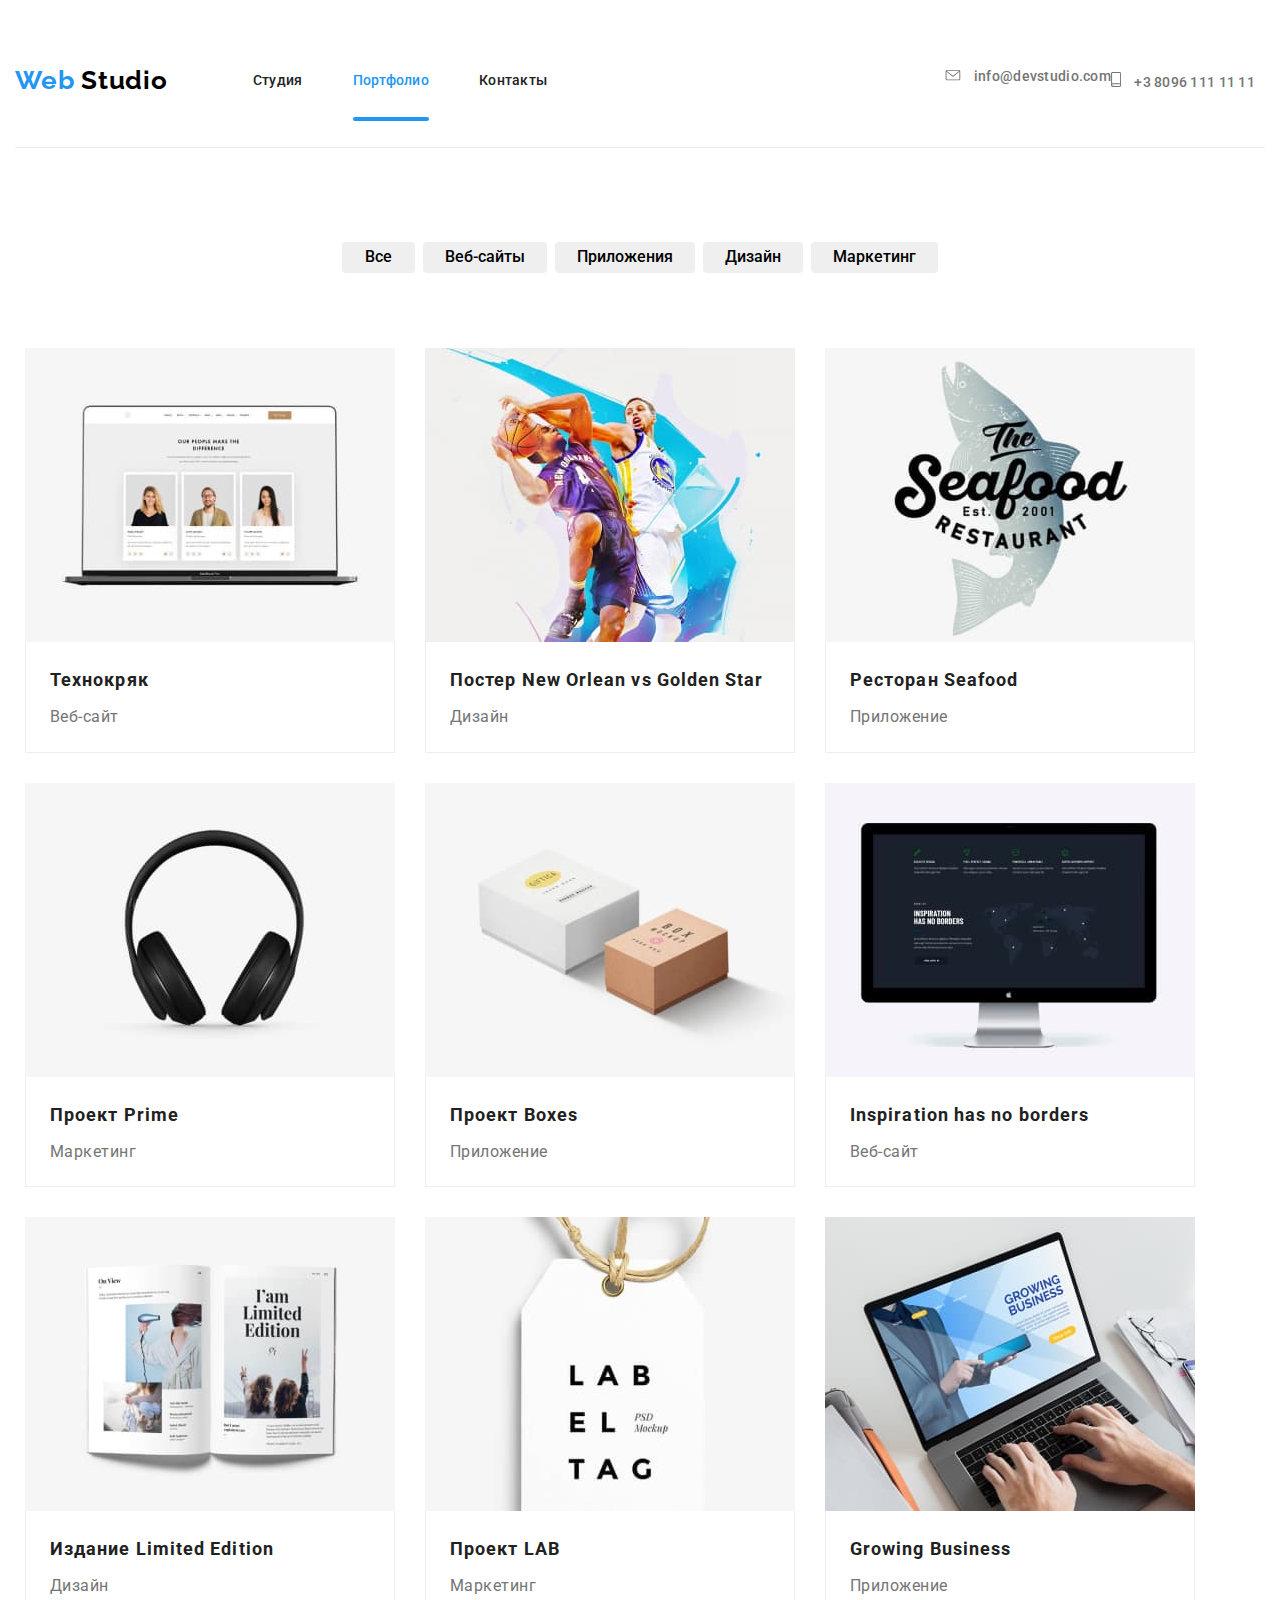
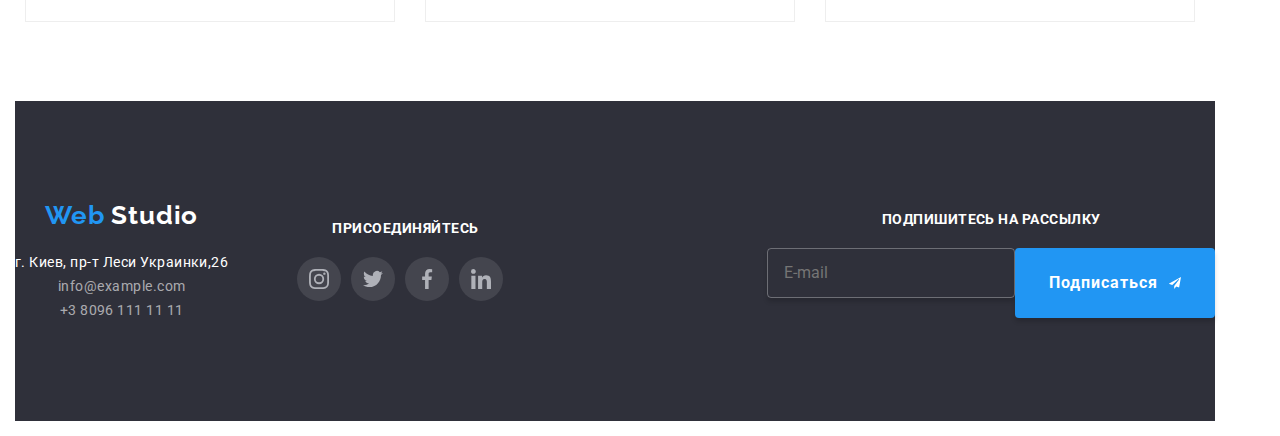
==== commit d197cc0e: "tablet" ====
--- a/portfolio.html
+++ b/portfolio.html
@@ -260,67 +260,64 @@
     <!-- Footer -->
     <footer class="footer">
       <div class="footer-content">
-        <ul class="list">
-          <li>
-            <a class="logo none footer-logo" href="./">
-              <span class="logo-blue">Web</span>
-              <span class="logo-white">Studio</span></a
-            >
-          </li>
-          <li>
-            <address class="address">г. Киев, пр-т Леси Украинки,26</address>
-          </li>
-          <li>
-            <a href="mailto:info@example.com" class="link-in-footer"
-              >info@example.com</a
-            >
-          </li>
-          <li>
-            <a href="tel:+380961111111" class="link-in-footer"
-              >+3 8096 111 11 11</a
-            >
-          </li>
-        </ul>
-
-        <ul class="join">
-          <li><b class="footer-list-title">Присоединяйтесь</b></li>
-          <li>
-            <ul class="social-networks">
-              <li>
-                <a href="" aria-label="Instafram link" class="icon-bg-footer">
-                  <svg class="icon-social-networks" width="20" height="20">
-                    <use href="./img/sprite.svg#instagram"></use>
-                  </svg>
-                </a>
-              </li>
-              <li>
-                <a href="" aria-label="Twitter link" class="icon-bg-footer">
-                  <svg class="icon-social-networks">
-                    <use href="./img/sprite.svg#twitter"></use>
-                  </svg>
-                </a>
-              </li>
-              <li>
-                <a href="" aria-label="Twitter link" class="icon-bg-footer">
-                  <svg class="icon-social-networks">
-                    <use href="./img/sprite.svg#facebook"></use>
-                  </svg>
-                </a>
-              </li>
-              <li>
-                <a href="" aria-label="Twitter link" class="icon-bg-footer">
-                  <svg class="icon-social-networks">
-                    <use href="./img/sprite.svg#linkedin"></use>
-                  </svg>
-                </a>
-              </li>
-            </ul>
-          </li>
-        </ul>
-
+        <div class="footer-top">
+          <ul class="list">
+            <li>
+              <a class="logo none footer-logo" href="./">
+                <span class="logo-blue">Web</span>
+                <span class="logo-white">Studio</span></a>
+            </li>
+            <li>
+              <address class="address">г. Киев, пр-т Леси Украинки,26</address>
+            </li>
+            <li>
+              <a href="mailto:info@example.com" class="link-in-footer">info@example.com</a>
+            </li>
+            <li>
+              <a href="tel:+380961111111" class="link-in-footer">+3 8096 111 11 11</a>
+            </li>
+          </ul>
+    
+          <ul class="join">
+            <li><b class="footer-list-title">Присоединяйтесь</b></li>
+            <li>
+              <ul class="social-networks">
+                <li>
+                  <a href="" aria-label="Instafram link" class="icon-bg-footer">
+                    <svg class="icon-social-networks" width="20" height="20">
+                      <use href="./img/sprite.svg#instagram"></use>
+                    </svg>
+                  </a>
+                </li>
+                <li>
+                  <a href="" aria-label="Twitter link" class="icon-bg-footer">
+                    <svg class="icon-social-networks">
+                      <use href="./img/sprite.svg#twitter"></use>
+                    </svg>
+                  </a>
+                </li>
+                <li>
+                  <a href="" aria-label="Twitter link" class="icon-bg-footer">
+                    <svg class="icon-social-networks">
+                      <use href="./img/sprite.svg#facebook"></use>
+                    </svg>
+                  </a>
+                </li>
+                <li>
+                  <a href="" aria-label="Twitter link" class="icon-bg-footer">
+                    <svg class="icon-social-networks">
+                      <use href="./img/sprite.svg#linkedin"></use>
+                    </svg>
+                  </a>
+                </li>
+              </ul>
+            </li>
+          </ul>
+        </div>
+    
         <div class="subscription">
           <b class="footer-list-title">Подпишитесь на рассылку</b>
-
+    
           <form action="" class="sub-field">
             <input type="email" name="email" placeholder="E-mail" class="email" />
             <button type="submit" class="button send">
@@ -333,8 +330,8 @@
         </div>
       </div>
       <!-- <div class="container">
-          <p class="copyright">2020 &verbar; Developed by GoIT Students</p>
-        </div> -->
+            <p class="copyright">2020 &verbar; Developed by GoIT Students</p>
+          </div> -->
     </footer>
   </body>
 </html>
--- a/css/profile.min.css
+++ b/css/profile.min.css
@@ -1,2 +1,2 @@
-.visually-hidden{position:absolute;width:1px;height:1px;margin:-1px;border:0;padding:0;clip:rect(0 0 0 0);overflow:hidden}.auth-nav,.join,.social-networks,.flex-box{margin:0;padding:0;list-style:none}.container,.header,.footer-content{width:100%;margin-left:auto;margin-right:auto}.page{background-color:#fff;color:#757575;font-family:Roboto, sans-serif;letter-spacing:0.03em;overflow-x:hidden;padding:15px;margin-left:auto;margin-right:auto}.section.sec-bg-color{background-color:#f5f4fa}.img{display:block;max-width:100%;height:auto}.none{text-decoration:none}.list{margin:0;padding:0;list-style:none}.logo,.footer-logo{--color1: #2196f3;--color2: #ffffff;--color3: #000000}.logo{display:block;margin-top:24px;margin-bottom:24px;font-family:Raleway, sans-serif;font-weight:700;font-size:24px;line-height:1.16;letter-spacing:0.03em;text-decoration:none;-webkit-transition:color 250ms cubic-bezier(0.4, 0, 0.2, 1);transition:color 250ms cubic-bezier(0.4, 0, 0.2, 1)}@media screen and (min-width: 1200px){.logo{font-size:26px;line-height:1.2}}.logo:hover,.logo:focus{--color1: #000000;--color3: #2196f3}.footer-logo{margin-top:0;padding-top:0;padding-bottom:0px;margin-bottom:20px}.footer-logo:hover,.footer-logo:focus{--color1: #ffffff;--color2: #2196f3}.logo-blue{color:var(--color1)}.logo-black{color:var(--color3)}.logo-white{color:var(--color2)}.header{border-bottom:1px solid #ececec}@media screen and (min-width: 1200px){.header{width:480px;display:-webkit-box;display:-ms-flexbox;display:flex}}@media screen and (min-width: 768px){.header{width:768px}}@media screen and (min-width: 1200px){.header{width:1200px}}@media screen and (min-width: 1200px){.main-nav{display:-webkit-box;display:-ms-flexbox;display:flex;-webkit-box-align:center;-ms-flex-align:center;align-items:center}}.site-nav{display:none;list-style:none;-webkit-transition:color 250ms cubic-bezier(0.4, 0, 0.2, 1);transition:color 250ms cubic-bezier(0.4, 0, 0.2, 1)}@media screen and (min-width: 1200px){.site-nav{display:-webkit-box;display:-ms-flexbox;display:flex;margin-left:85px;margin-top:0px;margin-bottom:0px;padding-left:0}.site-nav .item+.item{margin-left:50px}}.site-nav .link{color:#212121;font-weight:500;font-size:18px;line-height:1.17;letter-spacing:0.02em;text-decoration:none;cursor:pointer}.site-nav .link:hover,.site-nav .link:focus{color:#2196f3}@media screen and (min-width: 1200px){.site-nav .link{display:block;padding-top:32px;padding-bottom:32px;font-size:14px;line-height:1.14}}.site-nav .link.current{position:relative;color:#2196f3}.site-nav .link.current::after{content:"";position:absolute;bottom:0;left:0;width:100%;height:4px;border-radius:2px;background-color:#2196f3}.auth-nav{display:none;-webkit-transition:color 250ms cubic-bezier(0.4, 0, 0.2, 1);transition:color 250ms cubic-bezier(0.4, 0, 0.2, 1)}@media screen and (min-width: 1200px){.auth-nav{display:-webkit-box;display:-ms-flexbox;display:flex;margin-left:auto}.auth-nav .auth-nav .item+.item{margin-left:30px}}@media screen and (min-width: 1200px){.auth-nav .item{display:-webkit-box;display:-ms-flexbox;display:flex;-webkit-box-align:center;-ms-flex-align:center;align-items:center}}.auth-nav .link{display:block;padding-top:32px;padding-bottom:32px;color:#757575;font-weight:500;font-size:18px;line-height:1.17x;letter-spacing:0.02em;text-decoration:none}.auth-nav .link:hover,.auth-nav .link:focus{color:#2196f3}@media screen and (min-width: 1200px){.auth-nav .link{font-size:14px;line-height:1.14x}}.icon-nav{margin-right:10px;fill:currentColor}.icon-nav:hover,.icon-nav:focus{color:#2196f3}.section{padding-bottom:60px;padding-top:60px}@media screen and (min-width: 480px){.section{max-width:480px}}@media screen and (min-width: 1200px){.section{padding-bottom:94px;padding-top:94px}}.section-title{margin-top:0;margin-bottom:0;margin-bottom:50px;color:#212121;font-weight:700;font-size:28px;line-height:1.18;text-align:center}@media screen and (min-width: 1200px){.section-title{font-size:36px;line-height:1.17}}@media screen and (min-width: 1200px){.section.no-padding-bottom{padding-bottom:0}}.footer-content{padding-top:60px;padding-bottom:60px;text-align:center}@media screen and (min-width: 1200px){.footer-content{display:-webkit-box;display:-ms-flexbox;display:flex;-webkit-box-align:baseline;-ms-flex-align:baseline;align-items:baseline}}.join{padding-top:60px;padding-bottom:60px}@media screen and (min-width: 1200px){.join{margin-left:69px}}@media screen and (min-width: 1200px){.subscription{margin-left:auto}}.footer{background-color:#2f303a}@media screen and (min-width: 1200px){.footer{width:480px;display:-webkit-box;display:-ms-flexbox;display:flex}}@media screen and (min-width: 768px){.footer{width:768px}}@media screen and (min-width: 1200px){.footer{width:1200px}}.address{color:#fff;font-size:14px;line-height:1.71;font-style:inherit}.link-in-footer{color:rgba(255,255,255,0.6);font-size:14px;line-height:1.71;text-decoration:none}.link-in-footer:hover,.link-in-footer:focus{color:#2196f3}.footer-list-title{display:block;margin-bottom:20px;color:#fff;font-weight:700;font-size:14px;line-height:1.14;text-transform:uppercase}.email{display:block;width:calc(100% - 15px * 2);margin-right:15px;margin-left:15px;margin-bottom:20px;height:50px;padding:15px 16px;text-decoration:none;color:rgba(255,255,255,0.6);font-family:Roboto;font-size:16px;line-height:1.87;border:1px solid rgba(255,255,255,0.3);background-color:inherit;-webkit-box-shadow:0px 4px 4px rgba(0,0,0,0.15);box-shadow:0px 4px 4px rgba(0,0,0,0.15);border-radius:4px}@media screen and (min-width: 1200px){.email{margin-right:12px}}@media screen and (min-width: 1200px){.sub-field{display:-webkit-box;display:-ms-flexbox;display:flex;-webkit-box-orient:horizontal;-webkit-box-direction:normal;-ms-flex-direction:row;flex-direction:row}}.icon-send{fill:currentColor;margin-left:10px}.button{display:inline-block;border-radius:4px;padding:10px 32px;min-width:200px;color:#fff;background-color:#2196f3;-webkit-box-shadow:0px 4px 4px rgba(0,0,0,0.15);box-shadow:0px 4px 4px rgba(0,0,0,0.15);font-weight:700;font-size:16px;line-height:1.87;text-align:center;letter-spacing:0.06em;text-decoration:none;cursor:pointer;border-color:transparent;-webkit-transition:color 250ms cubic-bezier(0.4, 0, 0.2, 1);transition:color 250ms cubic-bezier(0.4, 0, 0.2, 1);-webkit-transition:background-color 250ms cubic-bezier(0.4, 0, 0.2, 1);transition:background-color 250ms cubic-bezier(0.4, 0, 0.2, 1)}.button:hover,.button:focus{color:#2196f3;background-color:#fff}.button.send{display:-webkit-box;display:-ms-flexbox;display:flex;-webkit-box-align:center;-ms-flex-align:center;align-items:center;margin-left:auto;margin-right:auto}.button-portfolio{display:inline-block;font-weight:500;font-size:16px;line-height:1.16;padding:6px 22px;min-width:73px;text-align:center;cursor:pointer;border:transparent;border-radius:4px;outline:none;-webkit-transition:color 250ms cubic-bezier(0.4, 0, 0.2, 1);transition:color 250ms cubic-bezier(0.4, 0, 0.2, 1);-webkit-transition:background-color 250ms cubic-bezier(0.4, 0, 0.2, 1);transition:background-color 250ms cubic-bezier(0.4, 0, 0.2, 1)}.button-portfolio:hover,.button-portfolio:focus{background-color:#2196f3;color:#fff}.icon-social-networks{width:20px;height:20px}.social-networks{display:-webkit-box;display:-ms-flexbox;display:flex;-webkit-box-pack:center;-ms-flex-pack:center;justify-content:center}.icon-bg{display:-webkit-box;display:-ms-flexbox;display:flex;-webkit-box-pack:center;-ms-flex-pack:center;justify-content:center;-webkit-box-align:center;-ms-flex-align:center;align-items:center;width:44px;height:44px;border-radius:50%;fill:#afb1b8;-webkit-transition:color 250ms cubic-bezier(0.4, 0, 0.2, 1);transition:color 250ms cubic-bezier(0.4, 0, 0.2, 1);-webkit-transition:background-color 250ms cubic-bezier(0.4, 0, 0.2, 1);transition:background-color 250ms cubic-bezier(0.4, 0, 0.2, 1)}.icon-bg:hover,.icon-bg:focus{background-color:#2196f3;fill:#fff}.social-networks>.icon-bg{margin-right:10px}.social-networks>.icon-bg:last-child{margin-right:0}.icon-bg-footer{display:-webkit-box;display:-ms-flexbox;display:flex;-webkit-box-pack:center;-ms-flex-pack:center;justify-content:center;-webkit-box-align:center;-ms-flex-align:center;align-items:center;width:44px;height:44px;margin-right:10px;border-radius:50%;fill:#afb1b8;background-color:rgba(255,255,255,0.1);-webkit-transition:color 250ms cubic-bezier(0.4, 0, 0.2, 1);transition:color 250ms cubic-bezier(0.4, 0, 0.2, 1);-webkit-transition:background-color 250ms cubic-bezier(0.4, 0, 0.2, 1);transition:background-color 250ms cubic-bezier(0.4, 0, 0.2, 1)}.icon-bg-footer:hover,.icon-bg-footer:focus{background-color:#2196f3;fill:#fff}.filter-list{display:-webkit-box;display:-ms-flexbox;display:flex;-ms-flex-wrap:wrap;flex-wrap:wrap;color:var(--title-text-color);font-weight:500;font-size:16px;line-height:1.62;text-align:center}@media screen and (min-width: 1200px){.filter-list{-ms-flex-wrap:nowrap;flex-wrap:nowrap;-webkit-box-pack:center;-ms-flex-pack:center;justify-content:center;margin-left:auto;margin-right:auto;margin-bottom:50px}}.filter-list-item{margin-bottom:15px}@media screen and (min-width: 1200px){.filter-list-item{margin-bottom:0px}}.filter-list-item:not(:last-child){margin-right:8px}.filter{padding:0px 15px 25px;margin:0}.flex-box{display:-webkit-box;display:-ms-flexbox;display:flex;-ms-flex-wrap:wrap;flex-wrap:wrap}.flex-element{position:relative;width:450px;margin-right:15px;margin-left:15px;margin-bottom:30px;-webkit-box-shadow:0px 0px 0px #fff;box-shadow:0px 0px 0px #fff;-webkit-transition:-webkit-box-shadow 250ms cubic-bezier(0.4, 0, 0.2, 1);transition:-webkit-box-shadow 250ms cubic-bezier(0.4, 0, 0.2, 1);transition:box-shadow 250ms cubic-bezier(0.4, 0, 0.2, 1);transition:box-shadow 250ms cubic-bezier(0.4, 0, 0.2, 1), -webkit-box-shadow 250ms cubic-bezier(0.4, 0, 0.2, 1);overflow:hidden}.flex-element:hover{-webkit-box-shadow:0px 4px 4px rgba(0,0,0,0.25);box-shadow:0px 4px 4px rgba(0,0,0,0.25)}@media screen and (min-width: 1200px){.flex-element{width:370px;margin-right:30px;margin-left:0}.flex-element:nth-child(3n){margin-right:0}.flex-element:nth-last-child(-n+3){margin-bottom:0}}.card-foto{position:relative;overflow:hidden}.card-content{background:#ffffff;border-right:1px solid #eeeeee;border-bottom:1px solid #eeeeee;border-left:1px solid #eeeeee;-webkit-box-sizing:border-box;box-sizing:border-box;padding-top:20px;padding-left:24px;padding-bottom:20px;padding-right:24px}.list-title{color:#212121;font-weight:700;font-size:18px;line-height:2;letter-spacing:0.06em;text-decoration:none;margin-top:0px;margin-bottom:4px}.slide-description{color:#757575;font-size:16px;line-height:1.87;text-decoration:none;margin-top:0px;margin-bottom:0}.slide-text{position:absolute;top:0;left:0;width:100%;opacity:0;color:#fff;font-size:18px;line-height:1.56;text-decoration:none;background:rgba(33,150,243,0.9);margin-top:0px;margin-bottom:0px;padding:63px 24px;-webkit-transform:translateY(100%);transform:translateY(100%);-webkit-transition:opacity 250ms cubic-bezier(0.4, 0, 0.2, 1),-webkit-transform 250ms cubic-bezier(0.4, 0, 0.2, 1);transition:opacity 250ms cubic-bezier(0.4, 0, 0.2, 1),-webkit-transform 250ms cubic-bezier(0.4, 0, 0.2, 1);transition:opacity 250ms cubic-bezier(0.4, 0, 0.2, 1),transform 250ms cubic-bezier(0.4, 0, 0.2, 1);transition:opacity 250ms cubic-bezier(0.4, 0, 0.2, 1),transform 250ms cubic-bezier(0.4, 0, 0.2, 1),-webkit-transform 250ms cubic-bezier(0.4, 0, 0.2, 1)}.flex-element:hover .slide-text{opacity:1;-webkit-transform:translateY(0);transform:translateY(0)}
+.visually-hidden{position:absolute;width:1px;height:1px;margin:-1px;border:0;padding:0;clip:rect(0 0 0 0);overflow:hidden}.auth-nav,.join,.social-networks,.flex-box{margin:0;padding:0;list-style:none}.container,.header,.footer-content{min-width:100%;margin-left:auto;margin-right:auto}.page{background-color:#fff;color:#757575;font-family:Roboto, sans-serif;letter-spacing:0.03em;overflow-x:hidden;padding:15px;margin-left:auto;margin-right:auto}.section.sec-bg-color{background-color:#f5f4fa}.img{display:block;max-width:100%;height:auto}.none{text-decoration:none}.list{margin:0;padding:0;list-style:none}.logo,.footer-logo{--color1: #2196f3;--color2: #ffffff;--color3: #000000}.logo{display:block;margin-top:24px;margin-bottom:24px;font-family:Raleway, sans-serif;font-weight:700;font-size:24px;line-height:1.16;letter-spacing:0.03em;text-decoration:none;-webkit-transition:color 250ms cubic-bezier(0.4, 0, 0.2, 1);transition:color 250ms cubic-bezier(0.4, 0, 0.2, 1)}@media screen and (min-width: 1200px){.logo{font-size:26px;line-height:1.2}}.logo:hover,.logo:focus{--color1: #000000;--color3: #2196f3}.footer-logo{margin-top:0;padding-top:0;padding-bottom:0px;margin-bottom:20px}.footer-logo:hover,.footer-logo:focus{--color1: #ffffff;--color2: #2196f3}.logo-blue{color:var(--color1)}.logo-black{color:var(--color3)}.logo-white{color:var(--color2)}.header{border-bottom:1px solid #ececec}@media screen and (min-width: 768px){.header{width:100%;display:-webkit-box;display:-ms-flexbox;display:flex;-webkit-box-pack:center;-ms-flex-pack:center;justify-content:center}}@media screen and (min-width: 1200px){.header{width:1200px;display:-webkit-box;display:-ms-flexbox;display:flex}}@media screen and (min-width: 768px){.main-nav{display:-webkit-box;display:-ms-flexbox;display:flex;-webkit-box-align:center;-ms-flex-align:center;align-items:center}}@media screen and (min-width: 1200px){.main-nav{display:-webkit-box;display:-ms-flexbox;display:flex;-webkit-box-align:center;-ms-flex-align:center;align-items:center}}.site-nav{display:none;list-style:none;-webkit-transition:color 250ms cubic-bezier(0.4, 0, 0.2, 1);transition:color 250ms cubic-bezier(0.4, 0, 0.2, 1)}@media screen and (min-width: 768px){.site-nav{display:-webkit-box;display:-ms-flexbox;display:flex;margin-left:65px;margin-top:0px;margin-bottom:0px;padding-left:0}.site-nav .item+.item{margin-left:50px}}@media screen and (min-width: 1200px){.site-nav{display:-webkit-box;display:-ms-flexbox;display:flex;margin-left:85px;margin-top:0px;margin-bottom:0px;padding-left:0}.site-nav .item+.item{margin-left:50px}}.site-nav .link{display:block;color:#212121;font-weight:500;font-size:14px;line-height:1.14;letter-spacing:0.02em;text-decoration:none;cursor:pointer;padding-top:32px;padding-bottom:32px}.site-nav .link:hover,.site-nav .link:focus{color:#2196f3}.site-nav .link.current{position:relative;color:#2196f3}.site-nav .link.current::after{content:"";position:absolute;bottom:0;left:0;width:100%;height:4px;border-radius:2px;background-color:#2196f3}.auth-nav{display:none;-webkit-transition:color 250ms cubic-bezier(0.4, 0, 0.2, 1);transition:color 250ms cubic-bezier(0.4, 0, 0.2, 1)}@media screen and (min-width: 768px){.auth-nav{display:block;margin-top:21px;margin-bottom:21px;margin-left:84px;margin-right:10px}}@media screen and (min-width: 1200px){.auth-nav{display:-webkit-box;display:-ms-flexbox;display:flex;margin-left:auto}.auth-nav .auth-nav .item+.item{margin-left:30px}}.auth-nav .item:not(:last-child){margin-bottom:10px}@media screen and (min-width: 1200px){.auth-nav .item{display:-webkit-box;display:-ms-flexbox;display:flex;-webkit-box-align:center;-ms-flex-align:center;align-items:center}}.auth-nav .link{display:block;color:#757575;font-weight:500;font-size:12px;line-height:1.16x;letter-spacing:0.02em;text-decoration:none}.auth-nav .link:hover,.auth-nav .link:focus{color:#2196f3}@media screen and (min-width: 1200px){.auth-nav .link{padding-top:32px;padding-bottom:32px;font-size:14px;line-height:1.14x}}.icon-nav{margin-right:10px;fill:currentColor}.icon-nav:hover,.icon-nav:focus{color:#2196f3}.section{padding-bottom:60px;padding-top:60px}@media screen and (min-width: 480px){.section{max-width:100%}}@media screen and (min-width: 768px){.section{max-width:100%}}@media screen and (min-width: 1200px){.section{padding-bottom:94px;padding-top:94px}}.section-title{margin-top:0;margin-bottom:0;margin-bottom:50px;color:#212121;font-weight:700;font-size:28px;line-height:1.18;text-align:center}@media screen and (min-width: 1200px){.section-title{font-size:36px;line-height:1.17}}@media screen and (min-width: 1200px){.section.no-padding-bottom{padding-bottom:0;margin-right:0}}.footer-content{padding-top:60px;padding-bottom:60px;text-align:center}@media screen and (min-width: 1200px){.footer-content{display:-webkit-box;display:-ms-flexbox;display:flex;-webkit-box-align:baseline;-ms-flex-align:baseline;align-items:baseline}}.join{padding-top:60px;padding-bottom:60px}@media screen and (min-width: 1200px){.join{margin-left:69px}}@media screen and (min-width: 1200px){.subscription{margin-left:auto}}.footer{background-color:#2f303a}@media screen and (min-width: 1200px){.footer{width:480px;display:-webkit-box;display:-ms-flexbox;display:flex}}@media screen and (min-width: 768px){.footer{width:100%}}@media screen and (min-width: 1200px){.footer{width:1200px}}.address{color:#fff;font-size:14px;line-height:1.71;font-style:inherit}.link-in-footer{color:rgba(255,255,255,0.6);font-size:14px;line-height:1.71;text-decoration:none}.link-in-footer:hover,.link-in-footer:focus{color:#2196f3}.footer-list-title{display:block;margin-bottom:20px;color:#fff;font-weight:700;font-size:14px;line-height:1.14;text-transform:uppercase}.email{display:block;width:calc(100% - 15px * 2);margin-right:15px;margin-left:15px;margin-bottom:20px;height:50px;padding:15px 16px;text-decoration:none;color:rgba(255,255,255,0.6);font-family:Roboto;font-size:16px;line-height:1.87;border:1px solid rgba(255,255,255,0.3);background-color:inherit;-webkit-box-shadow:0px 4px 4px rgba(0,0,0,0.15);box-shadow:0px 4px 4px rgba(0,0,0,0.15);border-radius:4px}@media screen and (min-width: 1200px){.email{margin-right:12px}}@media screen and (min-width: 768px){.email{max-width:450px;margin-left:auto;margin-right:auto}}@media screen and (min-width: 1200px){.sub-field{display:-webkit-box;display:-ms-flexbox;display:flex;-webkit-box-orient:horizontal;-webkit-box-direction:normal;-ms-flex-direction:row;flex-direction:row}}.icon-send{fill:currentColor;margin-left:10px}.footer-top{display:-webkit-box;display:-ms-flexbox;display:flex;-ms-flex-wrap:nowrap;flex-wrap:nowrap;-ms-flex-pack:distribute;justify-content:space-around;-webkit-box-align:center;-ms-flex-align:center;align-items:center}.button{display:inline-block;border-radius:4px;padding:10px 32px;min-width:200px;color:#fff;background-color:#2196f3;-webkit-box-shadow:0px 4px 4px rgba(0,0,0,0.15);box-shadow:0px 4px 4px rgba(0,0,0,0.15);font-weight:700;font-size:16px;line-height:1.87;text-align:center;letter-spacing:0.06em;text-decoration:none;cursor:pointer;border-color:transparent;-webkit-transition:color 250ms cubic-bezier(0.4, 0, 0.2, 1);transition:color 250ms cubic-bezier(0.4, 0, 0.2, 1);-webkit-transition:background-color 250ms cubic-bezier(0.4, 0, 0.2, 1);transition:background-color 250ms cubic-bezier(0.4, 0, 0.2, 1)}.button:hover,.button:focus{color:#2196f3;background-color:#fff}.button.send{display:-webkit-box;display:-ms-flexbox;display:flex;-webkit-box-align:center;-ms-flex-align:center;align-items:center;margin-left:auto;margin-right:auto}.button-portfolio{display:inline-block;font-weight:500;font-size:16px;line-height:1.16;padding:6px 22px;min-width:73px;text-align:center;cursor:pointer;border:transparent;border-radius:4px;outline:none;-webkit-transition:color 250ms cubic-bezier(0.4, 0, 0.2, 1);transition:color 250ms cubic-bezier(0.4, 0, 0.2, 1);-webkit-transition:background-color 250ms cubic-bezier(0.4, 0, 0.2, 1);transition:background-color 250ms cubic-bezier(0.4, 0, 0.2, 1)}.button-portfolio:hover,.button-portfolio:focus{background-color:#2196f3;color:#fff}.icon-social-networks{width:20px;height:20px}.social-networks{display:-webkit-box;display:-ms-flexbox;display:flex;-webkit-box-pack:center;-ms-flex-pack:center;justify-content:center}.icon-bg{display:-webkit-box;display:-ms-flexbox;display:flex;-webkit-box-pack:center;-ms-flex-pack:center;justify-content:center;-webkit-box-align:center;-ms-flex-align:center;align-items:center;width:44px;height:44px;border-radius:50%;fill:#afb1b8;-webkit-transition:color 250ms cubic-bezier(0.4, 0, 0.2, 1);transition:color 250ms cubic-bezier(0.4, 0, 0.2, 1);-webkit-transition:background-color 250ms cubic-bezier(0.4, 0, 0.2, 1);transition:background-color 250ms cubic-bezier(0.4, 0, 0.2, 1)}.icon-bg:hover,.icon-bg:focus{background-color:#2196f3;fill:#fff}.social-networks>.icon-bg{margin-right:10px}.social-networks>.icon-bg:last-child{margin-right:0}.icon-bg-footer{display:-webkit-box;display:-ms-flexbox;display:flex;-webkit-box-pack:center;-ms-flex-pack:center;justify-content:center;-webkit-box-align:center;-ms-flex-align:center;align-items:center;width:44px;height:44px;margin-right:10px;border-radius:50%;fill:#afb1b8;background-color:rgba(255,255,255,0.1);-webkit-transition:color 250ms cubic-bezier(0.4, 0, 0.2, 1);transition:color 250ms cubic-bezier(0.4, 0, 0.2, 1);-webkit-transition:background-color 250ms cubic-bezier(0.4, 0, 0.2, 1);transition:background-color 250ms cubic-bezier(0.4, 0, 0.2, 1)}.icon-bg-footer:hover,.icon-bg-footer:focus{background-color:#2196f3;fill:#fff}.filter-list{display:-webkit-box;display:-ms-flexbox;display:flex;-ms-flex-wrap:wrap;flex-wrap:wrap;color:var(--title-text-color);font-weight:500;font-size:16px;line-height:1.62;text-align:center}@media screen and (min-width: 768px){.filter-list{-webkit-box-pack:center;-ms-flex-pack:center;justify-content:center}}@media screen and (min-width: 1200px){.filter-list{-ms-flex-wrap:nowrap;flex-wrap:nowrap;-webkit-box-pack:center;-ms-flex-pack:center;justify-content:center;margin-left:auto;margin-right:auto;margin-bottom:50px}}.filter-list-item{margin-bottom:15px}@media screen and (min-width: 1200px){.filter-list-item{margin-bottom:0px}}.filter-list-item:not(:last-child){margin-right:8px}.filter{padding:0px 15px 25px;margin:0}.flex-box{width:calc(100% - 30px);margin-left:auto;margin-right:auto;-webkit-box-pack:center;-ms-flex-pack:center;justify-content:center;-webkit-box-align:center;-ms-flex-align:center;align-items:center}@media screen and (min-width: 768px){.flex-box{min-width:768px;display:-webkit-box;display:-ms-flexbox;display:flex;-ms-flex-wrap:wrap;flex-wrap:wrap;margin:-15px}}.flex-element{position:relative;max-width:100%;margin-right:15px;margin-left:15px;margin-bottom:30px;-webkit-box-shadow:0px 0px 0px #fff;box-shadow:0px 0px 0px #fff;-webkit-transition:-webkit-box-shadow 250ms cubic-bezier(0.4, 0, 0.2, 1);transition:-webkit-box-shadow 250ms cubic-bezier(0.4, 0, 0.2, 1);transition:box-shadow 250ms cubic-bezier(0.4, 0, 0.2, 1);transition:box-shadow 250ms cubic-bezier(0.4, 0, 0.2, 1), -webkit-box-shadow 250ms cubic-bezier(0.4, 0, 0.2, 1);overflow:hidden}.flex-element:hover{-webkit-box-shadow:0px 4px 4px rgba(0,0,0,0.25);box-shadow:0px 4px 4px rgba(0,0,0,0.25)}@media screen and (min-width: 768px){.flex-element{max-width:calc((100% - 15px * 4) / 2);margin:15px}}@media screen and (min-width: 1200px){.flex-element{width:370px;margin-right:30px;margin-left:0}.flex-element:nth-child(3n){margin-right:0}.flex-element:nth-last-child(-n+3){margin-bottom:0}}.card-foto{position:relative;overflow:hidden}.card-content{background:#ffffff;border-right:1px solid #eeeeee;border-bottom:1px solid #eeeeee;border-left:1px solid #eeeeee;-webkit-box-sizing:border-box;box-sizing:border-box;padding-top:20px;padding-left:24px;padding-bottom:20px;padding-right:24px}.list-title{color:#212121;font-weight:700;font-size:18px;line-height:2;letter-spacing:0.06em;text-decoration:none;margin-top:0px;margin-bottom:4px}.slide-description{color:#757575;font-size:16px;line-height:1.87;text-decoration:none;margin-top:0px;margin-bottom:0}.slide-text{position:absolute;top:0;left:0;width:100%;opacity:0;color:#fff;font-size:18px;line-height:1.56;text-decoration:none;background:rgba(33,150,243,0.9);margin-top:0px;margin-bottom:0px;padding:63px 24px;-webkit-transform:translateY(100%);transform:translateY(100%);-webkit-transition:opacity 250ms cubic-bezier(0.4, 0, 0.2, 1),-webkit-transform 250ms cubic-bezier(0.4, 0, 0.2, 1);transition:opacity 250ms cubic-bezier(0.4, 0, 0.2, 1),-webkit-transform 250ms cubic-bezier(0.4, 0, 0.2, 1);transition:opacity 250ms cubic-bezier(0.4, 0, 0.2, 1),transform 250ms cubic-bezier(0.4, 0, 0.2, 1);transition:opacity 250ms cubic-bezier(0.4, 0, 0.2, 1),transform 250ms cubic-bezier(0.4, 0, 0.2, 1),-webkit-transform 250ms cubic-bezier(0.4, 0, 0.2, 1)}.flex-element:hover .slide-text{opacity:1;-webkit-transform:translateY(0);transform:translateY(0)}
 /*# sourceMappingURL=profile.min.css.map */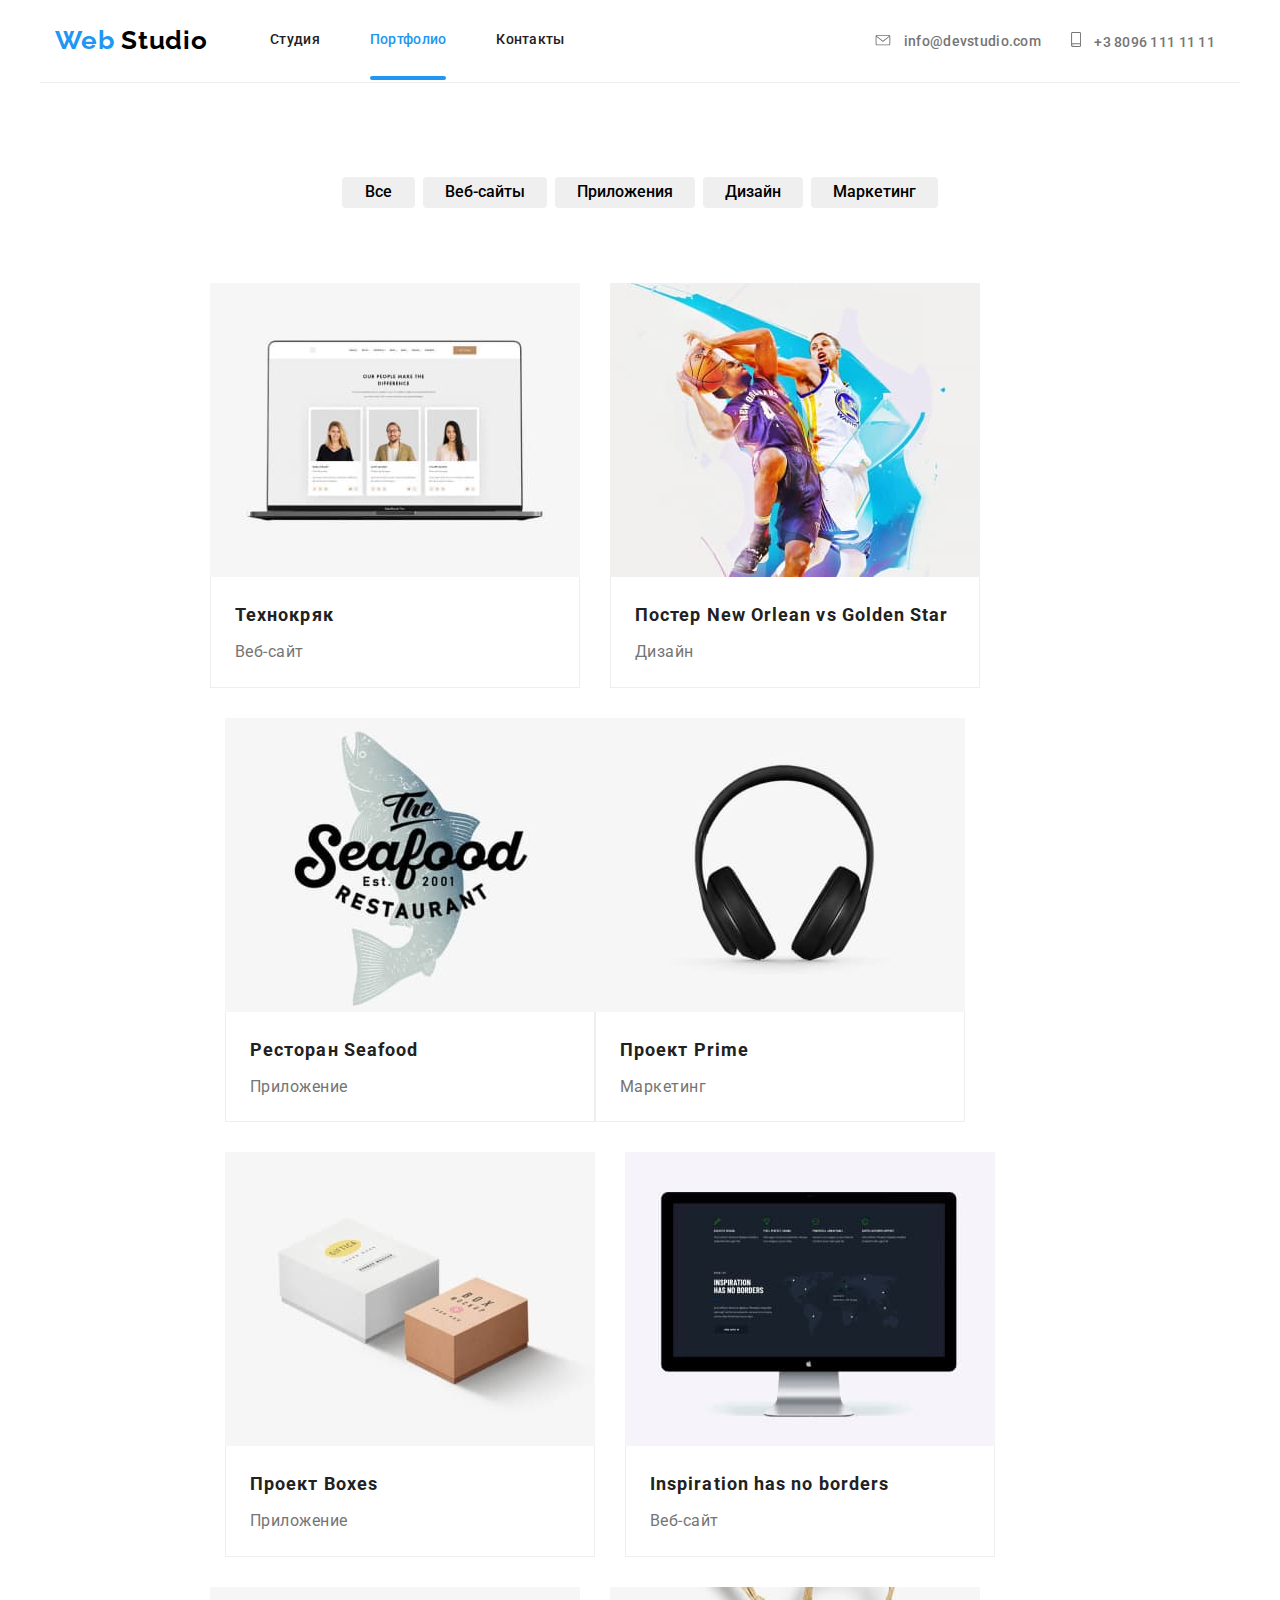
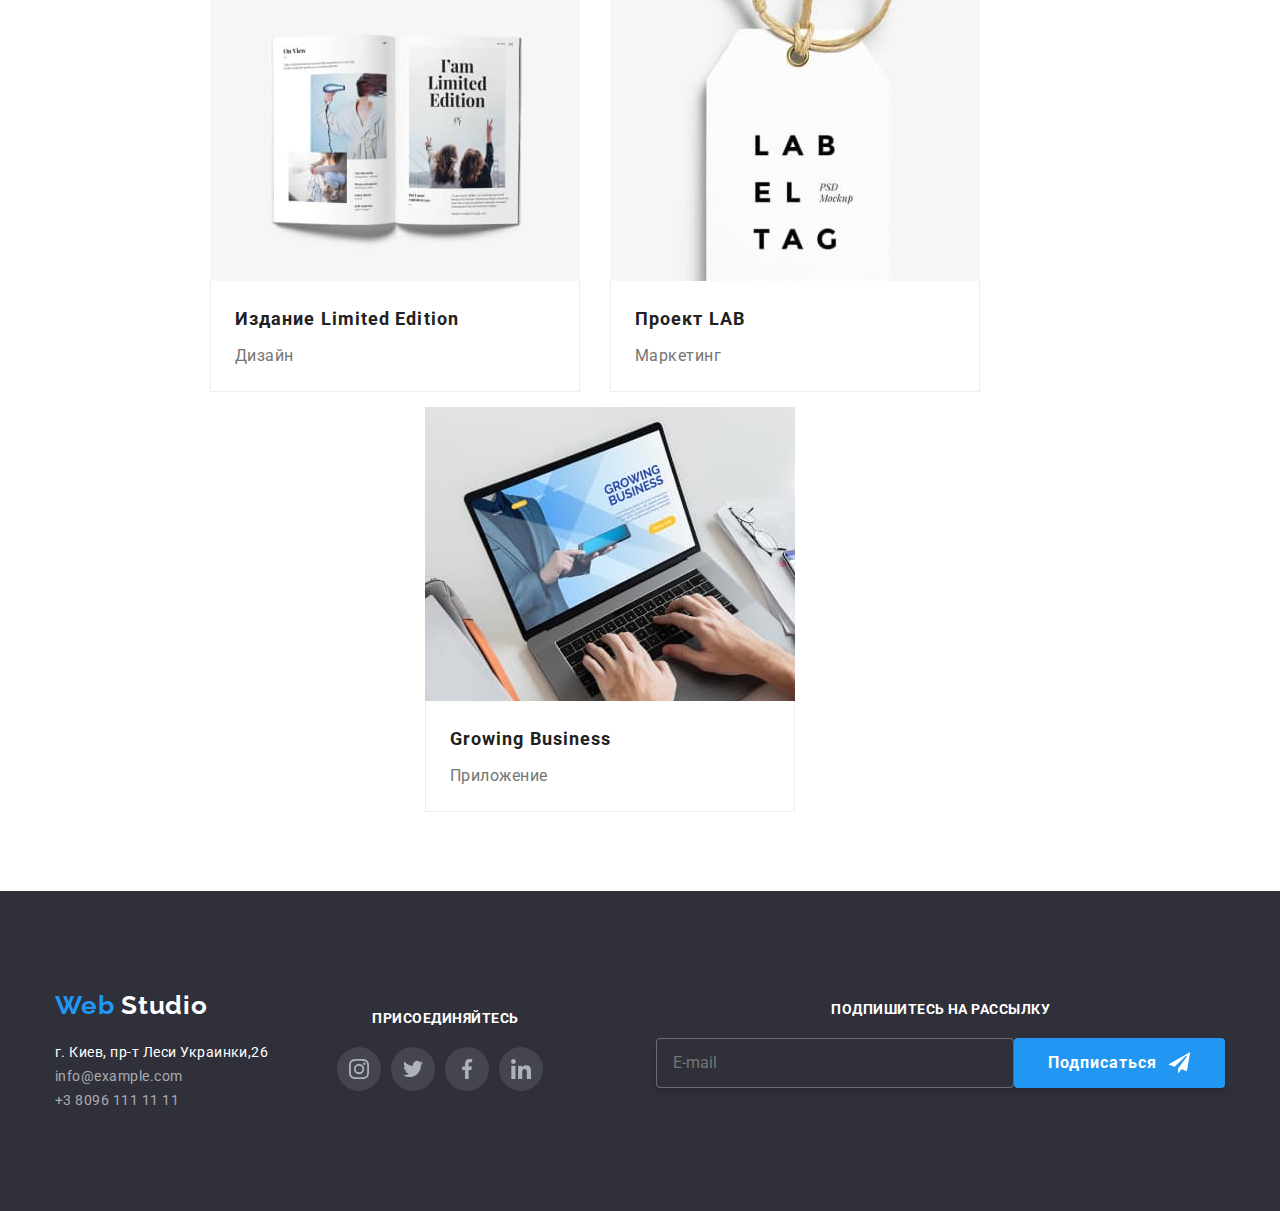
==== commit 0e310810: "adptive-end" ====
--- a/portfolio.html
+++ b/portfolio.html
@@ -17,41 +17,59 @@
   <body class="page">
     <!--Header-->
     <header>
-      <div class="container header">
+      <div class="header">
         <nav class="main-nav">
           <a href="./" class="logo">
             <span class="logo-blue">Web</span>
             <span class="logo-black">Studio</span></a
           >
-          <ul class="site-nav">
-            <li class="item">
-              <a href="./index.html" class="link">Студия</a>
-            </li>
-            <li class="item">
-              <a href="./portfolio.html" class="link current">Портфолио</a>
-            </li>
-            <li class="item"><a href="" class="link">Контакты</a></li>
-          </ul>
+          <button
+            type="button"
+            class="menu-button"
+            aria-expended="false"
+            aria-controls="menu-container"
+            data-menu-button
+            >
+            <svg 
+              width="40px"
+              height="40px"
+              aria-label="Переключатель мобильного меню"
+              >
+              <use class="icon-cross" href="./img/sprite.svg#cross"></use>
+              <use class="icon-menu" href="./img/sprite.svg#menu"></use>
+            </svg>
+          </button>
+          <div class="menu-container" id="menu-container" data-menu>
+            <ul class="site-nav">
+              <li class="item">
+                <a href="./index.html" class="link">Студия</a>
+              </li>
+              <li class="item">
+                <a href="./portfolio.html" class="link current">Портфолио</a>
+              </li>
+              <li class="item"><a href="" class="link">Контакты</a></li>
+            </ul>
+            <ul class="auth-nav list">
+              <li class="item">
+                <a href="mailto:info@devstudio.com" class="link">
+                  <svg class="icon-nav" width="16px" height="11px">
+                    <use href="./img/sprite.svg#envelope"></use>
+                  </svg>
+                  info@devstudio.com
+                </a>
+              </li>
+            
+              <li class="item">
+                <a href="tel:+380961111111" class="link">
+                  <svg class="icon-nav" width="10" height="15">
+                    <use href="./img/sprite.svg#smartphone"></use>
+                  </svg>
+                  +3 8096 111 11 11</a>
+              </li>
+            </ul>
+          </div>
         </nav>
-        <ul class="auth-nav list">
-          <li class="item">
-            <a href="mailto:info@devstudio.com" class="link">
-              <svg class="icon-nav" width="16px" height="11px">
-                <use href="./img/sprite.svg#envelope"></use>
-              </svg>
-              info@devstudio.com
-            </a>
-          </li>
-
-          <li class="item">
-            <a href="tel:+380961111111" class="link">
-              <svg class="icon-nav" width="10" height="15">
-                <use href="./img/sprite.svg#smartphone"></use>
-              </svg>
-              +3 8096 111 11 11</a
-            >
-          </li>
-        </ul>
+        
       </div>
     </header>
     <main>
@@ -333,5 +351,6 @@
             <p class="copyright">2020 &verbar; Developed by GoIT Students</p>
           </div> -->
     </footer>
+    <script src="./js/menu.js"></script>
   </body>
 </html>
--- a/css/profile.min.css
+++ b/css/profile.min.css
@@ -1,2 +1,2 @@
-.visually-hidden{position:absolute;width:1px;height:1px;margin:-1px;border:0;padding:0;clip:rect(0 0 0 0);overflow:hidden}.auth-nav,.join,.social-networks,.flex-box{margin:0;padding:0;list-style:none}.container,.header,.footer-content{min-width:100%;margin-left:auto;margin-right:auto}.page{background-color:#fff;color:#757575;font-family:Roboto, sans-serif;letter-spacing:0.03em;overflow-x:hidden;padding:15px;margin-left:auto;margin-right:auto}.section.sec-bg-color{background-color:#f5f4fa}.img{display:block;max-width:100%;height:auto}.none{text-decoration:none}.list{margin:0;padding:0;list-style:none}.logo,.footer-logo{--color1: #2196f3;--color2: #ffffff;--color3: #000000}.logo{display:block;margin-top:24px;margin-bottom:24px;font-family:Raleway, sans-serif;font-weight:700;font-size:24px;line-height:1.16;letter-spacing:0.03em;text-decoration:none;-webkit-transition:color 250ms cubic-bezier(0.4, 0, 0.2, 1);transition:color 250ms cubic-bezier(0.4, 0, 0.2, 1)}@media screen and (min-width: 1200px){.logo{font-size:26px;line-height:1.2}}.logo:hover,.logo:focus{--color1: #000000;--color3: #2196f3}.footer-logo{margin-top:0;padding-top:0;padding-bottom:0px;margin-bottom:20px}.footer-logo:hover,.footer-logo:focus{--color1: #ffffff;--color2: #2196f3}.logo-blue{color:var(--color1)}.logo-black{color:var(--color3)}.logo-white{color:var(--color2)}.header{border-bottom:1px solid #ececec}@media screen and (min-width: 768px){.header{width:100%;display:-webkit-box;display:-ms-flexbox;display:flex;-webkit-box-pack:center;-ms-flex-pack:center;justify-content:center}}@media screen and (min-width: 1200px){.header{width:1200px;display:-webkit-box;display:-ms-flexbox;display:flex}}@media screen and (min-width: 768px){.main-nav{display:-webkit-box;display:-ms-flexbox;display:flex;-webkit-box-align:center;-ms-flex-align:center;align-items:center}}@media screen and (min-width: 1200px){.main-nav{display:-webkit-box;display:-ms-flexbox;display:flex;-webkit-box-align:center;-ms-flex-align:center;align-items:center}}.site-nav{display:none;list-style:none;-webkit-transition:color 250ms cubic-bezier(0.4, 0, 0.2, 1);transition:color 250ms cubic-bezier(0.4, 0, 0.2, 1)}@media screen and (min-width: 768px){.site-nav{display:-webkit-box;display:-ms-flexbox;display:flex;margin-left:65px;margin-top:0px;margin-bottom:0px;padding-left:0}.site-nav .item+.item{margin-left:50px}}@media screen and (min-width: 1200px){.site-nav{display:-webkit-box;display:-ms-flexbox;display:flex;margin-left:85px;margin-top:0px;margin-bottom:0px;padding-left:0}.site-nav .item+.item{margin-left:50px}}.site-nav .link{display:block;color:#212121;font-weight:500;font-size:14px;line-height:1.14;letter-spacing:0.02em;text-decoration:none;cursor:pointer;padding-top:32px;padding-bottom:32px}.site-nav .link:hover,.site-nav .link:focus{color:#2196f3}.site-nav .link.current{position:relative;color:#2196f3}.site-nav .link.current::after{content:"";position:absolute;bottom:0;left:0;width:100%;height:4px;border-radius:2px;background-color:#2196f3}.auth-nav{display:none;-webkit-transition:color 250ms cubic-bezier(0.4, 0, 0.2, 1);transition:color 250ms cubic-bezier(0.4, 0, 0.2, 1)}@media screen and (min-width: 768px){.auth-nav{display:block;margin-top:21px;margin-bottom:21px;margin-left:84px;margin-right:10px}}@media screen and (min-width: 1200px){.auth-nav{display:-webkit-box;display:-ms-flexbox;display:flex;margin-left:auto}.auth-nav .auth-nav .item+.item{margin-left:30px}}.auth-nav .item:not(:last-child){margin-bottom:10px}@media screen and (min-width: 1200px){.auth-nav .item{display:-webkit-box;display:-ms-flexbox;display:flex;-webkit-box-align:center;-ms-flex-align:center;align-items:center}}.auth-nav .link{display:block;color:#757575;font-weight:500;font-size:12px;line-height:1.16x;letter-spacing:0.02em;text-decoration:none}.auth-nav .link:hover,.auth-nav .link:focus{color:#2196f3}@media screen and (min-width: 1200px){.auth-nav .link{padding-top:32px;padding-bottom:32px;font-size:14px;line-height:1.14x}}.icon-nav{margin-right:10px;fill:currentColor}.icon-nav:hover,.icon-nav:focus{color:#2196f3}.section{padding-bottom:60px;padding-top:60px}@media screen and (min-width: 480px){.section{max-width:100%}}@media screen and (min-width: 768px){.section{max-width:100%}}@media screen and (min-width: 1200px){.section{padding-bottom:94px;padding-top:94px}}.section-title{margin-top:0;margin-bottom:0;margin-bottom:50px;color:#212121;font-weight:700;font-size:28px;line-height:1.18;text-align:center}@media screen and (min-width: 1200px){.section-title{font-size:36px;line-height:1.17}}@media screen and (min-width: 1200px){.section.no-padding-bottom{padding-bottom:0;margin-right:0}}.footer-content{padding-top:60px;padding-bottom:60px;text-align:center}@media screen and (min-width: 1200px){.footer-content{display:-webkit-box;display:-ms-flexbox;display:flex;-webkit-box-align:baseline;-ms-flex-align:baseline;align-items:baseline}}.join{padding-top:60px;padding-bottom:60px}@media screen and (min-width: 1200px){.join{margin-left:69px}}@media screen and (min-width: 1200px){.subscription{margin-left:auto}}.footer{background-color:#2f303a}@media screen and (min-width: 1200px){.footer{width:480px;display:-webkit-box;display:-ms-flexbox;display:flex}}@media screen and (min-width: 768px){.footer{width:100%}}@media screen and (min-width: 1200px){.footer{width:1200px}}.address{color:#fff;font-size:14px;line-height:1.71;font-style:inherit}.link-in-footer{color:rgba(255,255,255,0.6);font-size:14px;line-height:1.71;text-decoration:none}.link-in-footer:hover,.link-in-footer:focus{color:#2196f3}.footer-list-title{display:block;margin-bottom:20px;color:#fff;font-weight:700;font-size:14px;line-height:1.14;text-transform:uppercase}.email{display:block;width:calc(100% - 15px * 2);margin-right:15px;margin-left:15px;margin-bottom:20px;height:50px;padding:15px 16px;text-decoration:none;color:rgba(255,255,255,0.6);font-family:Roboto;font-size:16px;line-height:1.87;border:1px solid rgba(255,255,255,0.3);background-color:inherit;-webkit-box-shadow:0px 4px 4px rgba(0,0,0,0.15);box-shadow:0px 4px 4px rgba(0,0,0,0.15);border-radius:4px}@media screen and (min-width: 1200px){.email{margin-right:12px}}@media screen and (min-width: 768px){.email{max-width:450px;margin-left:auto;margin-right:auto}}@media screen and (min-width: 1200px){.sub-field{display:-webkit-box;display:-ms-flexbox;display:flex;-webkit-box-orient:horizontal;-webkit-box-direction:normal;-ms-flex-direction:row;flex-direction:row}}.icon-send{fill:currentColor;margin-left:10px}.footer-top{display:-webkit-box;display:-ms-flexbox;display:flex;-ms-flex-wrap:nowrap;flex-wrap:nowrap;-ms-flex-pack:distribute;justify-content:space-around;-webkit-box-align:center;-ms-flex-align:center;align-items:center}.button{display:inline-block;border-radius:4px;padding:10px 32px;min-width:200px;color:#fff;background-color:#2196f3;-webkit-box-shadow:0px 4px 4px rgba(0,0,0,0.15);box-shadow:0px 4px 4px rgba(0,0,0,0.15);font-weight:700;font-size:16px;line-height:1.87;text-align:center;letter-spacing:0.06em;text-decoration:none;cursor:pointer;border-color:transparent;-webkit-transition:color 250ms cubic-bezier(0.4, 0, 0.2, 1);transition:color 250ms cubic-bezier(0.4, 0, 0.2, 1);-webkit-transition:background-color 250ms cubic-bezier(0.4, 0, 0.2, 1);transition:background-color 250ms cubic-bezier(0.4, 0, 0.2, 1)}.button:hover,.button:focus{color:#2196f3;background-color:#fff}.button.send{display:-webkit-box;display:-ms-flexbox;display:flex;-webkit-box-align:center;-ms-flex-align:center;align-items:center;margin-left:auto;margin-right:auto}.button-portfolio{display:inline-block;font-weight:500;font-size:16px;line-height:1.16;padding:6px 22px;min-width:73px;text-align:center;cursor:pointer;border:transparent;border-radius:4px;outline:none;-webkit-transition:color 250ms cubic-bezier(0.4, 0, 0.2, 1);transition:color 250ms cubic-bezier(0.4, 0, 0.2, 1);-webkit-transition:background-color 250ms cubic-bezier(0.4, 0, 0.2, 1);transition:background-color 250ms cubic-bezier(0.4, 0, 0.2, 1)}.button-portfolio:hover,.button-portfolio:focus{background-color:#2196f3;color:#fff}.icon-social-networks{width:20px;height:20px}.social-networks{display:-webkit-box;display:-ms-flexbox;display:flex;-webkit-box-pack:center;-ms-flex-pack:center;justify-content:center}.icon-bg{display:-webkit-box;display:-ms-flexbox;display:flex;-webkit-box-pack:center;-ms-flex-pack:center;justify-content:center;-webkit-box-align:center;-ms-flex-align:center;align-items:center;width:44px;height:44px;border-radius:50%;fill:#afb1b8;-webkit-transition:color 250ms cubic-bezier(0.4, 0, 0.2, 1);transition:color 250ms cubic-bezier(0.4, 0, 0.2, 1);-webkit-transition:background-color 250ms cubic-bezier(0.4, 0, 0.2, 1);transition:background-color 250ms cubic-bezier(0.4, 0, 0.2, 1)}.icon-bg:hover,.icon-bg:focus{background-color:#2196f3;fill:#fff}.social-networks>.icon-bg{margin-right:10px}.social-networks>.icon-bg:last-child{margin-right:0}.icon-bg-footer{display:-webkit-box;display:-ms-flexbox;display:flex;-webkit-box-pack:center;-ms-flex-pack:center;justify-content:center;-webkit-box-align:center;-ms-flex-align:center;align-items:center;width:44px;height:44px;margin-right:10px;border-radius:50%;fill:#afb1b8;background-color:rgba(255,255,255,0.1);-webkit-transition:color 250ms cubic-bezier(0.4, 0, 0.2, 1);transition:color 250ms cubic-bezier(0.4, 0, 0.2, 1);-webkit-transition:background-color 250ms cubic-bezier(0.4, 0, 0.2, 1);transition:background-color 250ms cubic-bezier(0.4, 0, 0.2, 1)}.icon-bg-footer:hover,.icon-bg-footer:focus{background-color:#2196f3;fill:#fff}.filter-list{display:-webkit-box;display:-ms-flexbox;display:flex;-ms-flex-wrap:wrap;flex-wrap:wrap;color:var(--title-text-color);font-weight:500;font-size:16px;line-height:1.62;text-align:center}@media screen and (min-width: 768px){.filter-list{-webkit-box-pack:center;-ms-flex-pack:center;justify-content:center}}@media screen and (min-width: 1200px){.filter-list{-ms-flex-wrap:nowrap;flex-wrap:nowrap;-webkit-box-pack:center;-ms-flex-pack:center;justify-content:center;margin-left:auto;margin-right:auto;margin-bottom:50px}}.filter-list-item{margin-bottom:15px}@media screen and (min-width: 1200px){.filter-list-item{margin-bottom:0px}}.filter-list-item:not(:last-child){margin-right:8px}.filter{padding:0px 15px 25px;margin:0}.flex-box{width:calc(100% - 30px);margin-left:auto;margin-right:auto;-webkit-box-pack:center;-ms-flex-pack:center;justify-content:center;-webkit-box-align:center;-ms-flex-align:center;align-items:center}@media screen and (min-width: 768px){.flex-box{min-width:768px;display:-webkit-box;display:-ms-flexbox;display:flex;-ms-flex-wrap:wrap;flex-wrap:wrap;margin:-15px}}.flex-element{position:relative;max-width:100%;margin-right:15px;margin-left:15px;margin-bottom:30px;-webkit-box-shadow:0px 0px 0px #fff;box-shadow:0px 0px 0px #fff;-webkit-transition:-webkit-box-shadow 250ms cubic-bezier(0.4, 0, 0.2, 1);transition:-webkit-box-shadow 250ms cubic-bezier(0.4, 0, 0.2, 1);transition:box-shadow 250ms cubic-bezier(0.4, 0, 0.2, 1);transition:box-shadow 250ms cubic-bezier(0.4, 0, 0.2, 1), -webkit-box-shadow 250ms cubic-bezier(0.4, 0, 0.2, 1);overflow:hidden}.flex-element:hover{-webkit-box-shadow:0px 4px 4px rgba(0,0,0,0.25);box-shadow:0px 4px 4px rgba(0,0,0,0.25)}@media screen and (min-width: 768px){.flex-element{max-width:calc((100% - 15px * 4) / 2);margin:15px}}@media screen and (min-width: 1200px){.flex-element{width:370px;margin-right:30px;margin-left:0}.flex-element:nth-child(3n){margin-right:0}.flex-element:nth-last-child(-n+3){margin-bottom:0}}.card-foto{position:relative;overflow:hidden}.card-content{background:#ffffff;border-right:1px solid #eeeeee;border-bottom:1px solid #eeeeee;border-left:1px solid #eeeeee;-webkit-box-sizing:border-box;box-sizing:border-box;padding-top:20px;padding-left:24px;padding-bottom:20px;padding-right:24px}.list-title{color:#212121;font-weight:700;font-size:18px;line-height:2;letter-spacing:0.06em;text-decoration:none;margin-top:0px;margin-bottom:4px}.slide-description{color:#757575;font-size:16px;line-height:1.87;text-decoration:none;margin-top:0px;margin-bottom:0}.slide-text{position:absolute;top:0;left:0;width:100%;opacity:0;color:#fff;font-size:18px;line-height:1.56;text-decoration:none;background:rgba(33,150,243,0.9);margin-top:0px;margin-bottom:0px;padding:63px 24px;-webkit-transform:translateY(100%);transform:translateY(100%);-webkit-transition:opacity 250ms cubic-bezier(0.4, 0, 0.2, 1),-webkit-transform 250ms cubic-bezier(0.4, 0, 0.2, 1);transition:opacity 250ms cubic-bezier(0.4, 0, 0.2, 1),-webkit-transform 250ms cubic-bezier(0.4, 0, 0.2, 1);transition:opacity 250ms cubic-bezier(0.4, 0, 0.2, 1),transform 250ms cubic-bezier(0.4, 0, 0.2, 1);transition:opacity 250ms cubic-bezier(0.4, 0, 0.2, 1),transform 250ms cubic-bezier(0.4, 0, 0.2, 1),-webkit-transform 250ms cubic-bezier(0.4, 0, 0.2, 1)}.flex-element:hover .slide-text{opacity:1;-webkit-transform:translateY(0);transform:translateY(0)}
+.visually-hidden{position:absolute;width:1px;height:1px;margin:-1px;border:0;padding:0;clip:rect(0 0 0 0);overflow:hidden}.auth-nav,.join,.social-networks,.flex-box{margin:0;padding:0;list-style:none}.container,.header,.footer-content{padding-left:15px;padding-right:15px;margin-left:auto;margin-right:auto}@media screen and (min-width: 480px){.container,.header,.footer-content{width:480px}}@media screen and (min-width: 768px){.container,.header,.footer-content{width:768px}}@media screen and (min-width: 1200px){.container,.header,.footer-content{width:1200px}}.page{background-color:#fff;color:#757575;font-family:Roboto, sans-serif;letter-spacing:0.03em;overflow-x:hidden;margin-left:auto;margin-right:auto}.section.sec-bg-color{background-color:#f5f4fa}.img{display:block;max-width:100%;height:auto}.none{text-decoration:none}.list{margin:0;padding:0;list-style:none}.logo,.footer-logo{--color1: #2196f3;--color2: #ffffff;--color3: #000000}.logo{display:block;margin-top:16px;margin-bottom:16px;font-family:Raleway, sans-serif;font-weight:700;font-size:24px;line-height:1.16;letter-spacing:0.03em;text-decoration:none;-webkit-transition:color 250ms cubic-bezier(0.4, 0, 0.2, 1);transition:color 250ms cubic-bezier(0.4, 0, 0.2, 1)}@media screen and (min-width: 768px){.logo{margin-top:26px;margin-bottom:26px}}@media screen and (min-width: 1200px){.logo{font-size:26px;line-height:1.2;margin-top:24px;margin-bottom:24px}}.logo:hover,.logo:focus{--color1: #000000;--color3: #2196f3}.footer-logo{margin-top:0;padding-top:0;padding-bottom:0px;margin-bottom:20px}.footer-logo:hover,.footer-logo:focus{--color1: #ffffff;--color2: #2196f3}.logo-blue{color:var(--color1)}.logo-black{color:var(--color3)}.logo-white{color:var(--color2)}body.modal-open{overflow:hidden}.header{position:relative;border-bottom:1px solid #ececec}@media screen and (min-width: 768px){.header{width:100%;display:-webkit-box;display:-ms-flexbox;display:flex;-webkit-box-pack:center;-ms-flex-pack:center;justify-content:center;-webkit-box-align:center;-ms-flex-align:center;align-items:center}}@media screen and (min-width: 1200px){.header{width:1200px;display:-webkit-box;display:-ms-flexbox;display:flex;margin-left:auto;margin-right:auto}}.main-nav{display:-webkit-box;display:-ms-flexbox;display:flex;-webkit-box-pack:justify;-ms-flex-pack:justify;justify-content:space-between;-webkit-box-align:center;-ms-flex-align:center;align-items:center}@media screen and (min-width: 768px){.main-nav{display:-webkit-box;display:-ms-flexbox;display:flex;-webkit-box-align:center;-ms-flex-align:center;align-items:center}}@media screen and (min-width: 1200px){.main-nav{width:100%;display:-webkit-box;display:-ms-flexbox;display:flex;-webkit-box-align:center;-ms-flex-align:center;align-items:center}}.site-nav{list-style:none;padding-left:0;margin-top:60px;margin-bottom:0px;display:-webkit-box;display:-ms-flexbox;display:flex;-webkit-box-orient:vertical;-webkit-box-direction:normal;-ms-flex-direction:column;flex-direction:column;-webkit-box-align:center;-ms-flex-align:center;align-items:center;-webkit-transition:color 250ms cubic-bezier(0.4, 0, 0.2, 1);transition:color 250ms cubic-bezier(0.4, 0, 0.2, 1)}@media screen and (min-width: 768px){.site-nav{position:static;-webkit-box-orient:horizontal;-webkit-box-direction:normal;-ms-flex-direction:row;flex-direction:row;margin-top:0px;margin-left:60px}.site-nav .item+.item{margin-left:50px}}@media screen and (min-width: 1200px){.site-nav .item+.item{margin-left:50px}}@media screen and (max-width: 767px){.site-nav .item{margin-bottom:40px}}.site-nav .link{display:block;color:#212121;font-weight:500;font-size:14px;line-height:1.14;letter-spacing:0.02em;text-decoration:none;cursor:pointer;padding-top:32px;padding-bottom:32px}@media screen and (max-width: 767px){.site-nav .link{display:inline;padding-bottom:8px;font-size:18px;line-height:1.16}}.site-nav .link:hover,.site-nav .link:focus{color:#2196f3}.site-nav .link.current{position:relative;color:#2196f3}.site-nav .link.current::after{content:"";position:absolute;bottom:0;left:0;width:100%;height:4px;border-radius:2px;background-color:#2196f3}.auth-nav{display:-webkit-box;display:-ms-flexbox;display:flex;-webkit-box-orient:vertical;-webkit-box-direction:normal;-ms-flex-direction:column;flex-direction:column;-webkit-box-align:center;-ms-flex-align:center;align-items:center;margin-top:20px;margin-bottom:60px;-webkit-transition:color 250ms cubic-bezier(0.4, 0, 0.2, 1);transition:color 250ms cubic-bezier(0.4, 0, 0.2, 1)}@media screen and (min-width: 768px){.auth-nav{-webkit-box-align:start;-ms-flex-align:start;align-items:flex-start;-webkit-box-pack:center;-ms-flex-pack:center;justify-content:center;margin-top:auto;margin-bottom:auto;margin-left:84px;margin-right:10px}}@media screen and (min-width: 1200px){.auth-nav{-webkit-box-orient:horizontal;-webkit-box-direction:normal;-ms-flex-direction:row;flex-direction:row;-webkit-box-align:center;-ms-flex-align:center;align-items:center;margin-left:280px}.auth-nav .auth-nav .item+.item{margin-left:30px}}.auth-nav .item:not(:last-child){margin-bottom:16px}@media screen and (min-width: 1200px){.auth-nav .item{display:-webkit-box;display:-ms-flexbox;display:flex;-webkit-box-align:center;-ms-flex-align:center;align-items:center;margin-left:30px}.auth-nav .item:not(:last-child){margin-bottom:0px}}.auth-nav .link{display:block;color:#757575;font-weight:500;font-size:18px;line-height:1.16x;letter-spacing:0.02em;text-decoration:none}.auth-nav .link:hover,.auth-nav .link:focus{color:#2196f3}@media screen and (min-width: 768px){.auth-nav .link{font-size:12px;line-height:1.16x}}@media screen and (min-width: 1200px){.auth-nav .link{padding-top:32px;padding-bottom:32px;font-size:14px;line-height:1.14x}}.icon-nav{margin-right:10px;fill:currentColor}.icon-nav:hover,.icon-nav:focus{color:#2196f3}.section{padding-bottom:60px;padding-top:60px}@media screen and (min-width: 1200px){.section{padding-bottom:94px;padding-top:94px;padding-left:15px;padding-right:15px}}.section-title{margin-top:0;margin-bottom:0;margin-bottom:50px;color:#212121;font-weight:700;font-size:28px;line-height:1.18;text-align:center}@media screen and (min-width: 1200px){.section-title{font-size:36px;line-height:1.17}}@media screen and (min-width: 1200px){.section.no-padding-bottom{padding-bottom:0;margin-right:0}}.footer{background-color:#2f303a}@media screen and (min-width: 480px){.footer{width:100%}}@media screen and (min-width: 768px){.footer{width:100%}}@media screen and (min-width: 1200px){.footer{min-width:1200px}}.footer-content{padding-top:60px;padding-bottom:60px;text-align:center}@media screen and (min-width: 1200px){.footer-content{display:-webkit-box;display:-ms-flexbox;display:flex;-webkit-box-align:baseline;-ms-flex-align:baseline;align-items:baseline;margin-right:auto;margin-left:auto}}@media screen and (min-width: 1200px){.footer-content .list{text-align:left}}.join{padding-top:60px;padding-bottom:60px}@media screen and (min-width: 1200px){.join{margin-left:69px}}@media screen and (min-width: 1200px){.subscription{margin-left:auto}}.address{color:#fff;font-size:14px;line-height:1.71;font-style:inherit}.link-in-footer{color:rgba(255,255,255,0.6);font-size:14px;line-height:1.71;text-decoration:none}.link-in-footer:hover,.link-in-footer:focus{color:#2196f3}.footer-list-title{display:block;text-align:center;margin-bottom:20px;color:#fff;font-weight:700;font-size:14px;line-height:1.14;text-transform:uppercase}.email{display:block;width:calc(100% - 15px * 2);margin-right:15px;margin-left:15px;margin-bottom:20px;height:50px;padding:15px 16px;text-decoration:none;color:rgba(255,255,255,0.6);font-family:Roboto;font-size:16px;line-height:1.87;border:1px solid rgba(255,255,255,0.3);background-color:inherit;-webkit-box-shadow:0px 4px 4px rgba(0,0,0,0.15);box-shadow:0px 4px 4px rgba(0,0,0,0.15);border-radius:4px}@media screen and (min-width: 1200px){.email{margin-right:12px;width:358px}}@media screen and (min-width: 768px){.email{max-width:450px;margin-left:auto;margin-right:auto}}@media screen and (min-width: 1200px){.sub-field{display:-webkit-box;display:-ms-flexbox;display:flex;-webkit-box-orient:horizontal;-webkit-box-direction:normal;-ms-flex-direction:row;flex-direction:row}}.icon-send{fill:currentColor;margin-left:10px}.footer-top{display:-webkit-box;display:-ms-flexbox;display:flex;-ms-flex-wrap:nowrap;flex-wrap:nowrap;-ms-flex-pack:distribute;justify-content:space-around;-webkit-box-align:center;-ms-flex-align:center;align-items:center}@media screen and (max-width: 767px){.footer-top{display:block}}.button{display:inline-block;border-radius:4px;padding:10px 32px;min-width:200px;color:#fff;background-color:#2196f3;-webkit-box-shadow:0px 4px 4px rgba(0,0,0,0.15);box-shadow:0px 4px 4px rgba(0,0,0,0.15);font-weight:700;font-size:16px;line-height:1.87;text-align:center;letter-spacing:0.06em;text-decoration:none;cursor:pointer;border-color:transparent;-webkit-transition:color 250ms cubic-bezier(0.4, 0, 0.2, 1);transition:color 250ms cubic-bezier(0.4, 0, 0.2, 1);-webkit-transition:background-color 250ms cubic-bezier(0.4, 0, 0.2, 1);transition:background-color 250ms cubic-bezier(0.4, 0, 0.2, 1)}.button:hover,.button:focus{color:#2196f3;background-color:#fff}.button.send{display:-webkit-box;display:-ms-flexbox;display:flex;-webkit-box-align:center;-ms-flex-align:center;align-items:center;margin-left:auto;margin-right:auto;height:50px;margin-left:auto;margin-right:auto}.button-portfolio{display:inline-block;font-weight:500;font-size:16px;line-height:1.16;padding:6px 22px;min-width:73px;text-align:center;cursor:pointer;border:transparent;border-radius:4px;outline:none;-webkit-transition:color 250ms cubic-bezier(0.4, 0, 0.2, 1);transition:color 250ms cubic-bezier(0.4, 0, 0.2, 1);-webkit-transition:background-color 250ms cubic-bezier(0.4, 0, 0.2, 1);transition:background-color 250ms cubic-bezier(0.4, 0, 0.2, 1)}.button-portfolio:hover,.button-portfolio:focus{background-color:#2196f3;color:#fff}.icon-social-networks{width:20px;height:20px}.social-networks{display:-webkit-box;display:-ms-flexbox;display:flex;-webkit-box-pack:center;-ms-flex-pack:center;justify-content:center}.icon-bg{display:-webkit-box;display:-ms-flexbox;display:flex;-webkit-box-pack:center;-ms-flex-pack:center;justify-content:center;-webkit-box-align:center;-ms-flex-align:center;align-items:center;width:44px;height:44px;border-radius:50%;fill:#afb1b8;-webkit-transition:color 250ms cubic-bezier(0.4, 0, 0.2, 1);transition:color 250ms cubic-bezier(0.4, 0, 0.2, 1);-webkit-transition:background-color 250ms cubic-bezier(0.4, 0, 0.2, 1);transition:background-color 250ms cubic-bezier(0.4, 0, 0.2, 1)}.icon-bg:hover,.icon-bg:focus{background-color:#2196f3;fill:#fff}.social-networks>.icon-bg{margin-right:10px}.social-networks>.icon-bg:last-child{margin-right:0}.icon-bg-footer{display:-webkit-box;display:-ms-flexbox;display:flex;-webkit-box-pack:center;-ms-flex-pack:center;justify-content:center;-webkit-box-align:center;-ms-flex-align:center;align-items:center;width:44px;height:44px;margin-right:10px;border-radius:50%;fill:#afb1b8;background-color:rgba(255,255,255,0.1);-webkit-transition:color 250ms cubic-bezier(0.4, 0, 0.2, 1);transition:color 250ms cubic-bezier(0.4, 0, 0.2, 1);-webkit-transition:background-color 250ms cubic-bezier(0.4, 0, 0.2, 1);transition:background-color 250ms cubic-bezier(0.4, 0, 0.2, 1)}.icon-bg-footer:hover,.icon-bg-footer:focus{background-color:#2196f3;fill:#fff}.filter-list{display:-webkit-box;display:-ms-flexbox;display:flex;-ms-flex-wrap:wrap;flex-wrap:wrap;color:var(--title-text-color);font-weight:500;font-size:16px;line-height:1.62;text-align:center}@media screen and (min-width: 768px){.filter-list{-webkit-box-pack:center;-ms-flex-pack:center;justify-content:center}}@media screen and (min-width: 1200px){.filter-list{-ms-flex-wrap:nowrap;flex-wrap:nowrap;-webkit-box-pack:center;-ms-flex-pack:center;justify-content:center;margin-left:auto;margin-right:auto;margin-bottom:50px}}.filter-list-item{margin-bottom:15px}@media screen and (min-width: 1200px){.filter-list-item{margin-bottom:0px}}.filter-list-item:not(:last-child){margin-right:8px}.filter{padding:0px 15px 25px;margin:0}.flex-box{width:calc(100% - 30px);margin-left:auto;margin-right:auto;-webkit-box-pack:center;-ms-flex-pack:center;justify-content:center;-webkit-box-align:center;-ms-flex-align:center;align-items:center}@media screen and (min-width: 768px){.flex-box{min-width:768px;display:-webkit-box;display:-ms-flexbox;display:flex;-ms-flex-wrap:wrap;flex-wrap:wrap;margin:-15px}}.flex-element{position:relative;max-width:100%;margin-right:15px;margin-left:15px;margin-bottom:30px;-webkit-box-shadow:0px 0px 0px #fff;box-shadow:0px 0px 0px #fff;-webkit-transition:-webkit-box-shadow 250ms cubic-bezier(0.4, 0, 0.2, 1);transition:-webkit-box-shadow 250ms cubic-bezier(0.4, 0, 0.2, 1);transition:box-shadow 250ms cubic-bezier(0.4, 0, 0.2, 1);transition:box-shadow 250ms cubic-bezier(0.4, 0, 0.2, 1), -webkit-box-shadow 250ms cubic-bezier(0.4, 0, 0.2, 1);overflow:hidden}.flex-element:hover{-webkit-box-shadow:0px 4px 4px rgba(0,0,0,0.25);box-shadow:0px 4px 4px rgba(0,0,0,0.25)}@media screen and (min-width: 768px){.flex-element{max-width:calc((100% - 15px * 4) / 2);margin:15px}}@media screen and (min-width: 1200px){.flex-element{width:370px;margin-right:30px;margin-left:0}.flex-element:nth-child(3n){margin-right:0}.flex-element:nth-last-child(-n+3){margin-bottom:0}}.card-foto{position:relative;overflow:hidden}.card-content{background:#ffffff;border-right:1px solid #eeeeee;border-bottom:1px solid #eeeeee;border-left:1px solid #eeeeee;-webkit-box-sizing:border-box;box-sizing:border-box;padding-top:20px;padding-left:24px;padding-bottom:20px;padding-right:24px}.list-title{color:#212121;font-weight:700;font-size:18px;line-height:2;letter-spacing:0.06em;text-decoration:none;margin-top:0px;margin-bottom:4px}.slide-description{color:#757575;font-size:16px;line-height:1.87;text-decoration:none;margin-top:0px;margin-bottom:0}.slide-text{position:absolute;top:0;left:0;width:100%;opacity:0;color:#fff;font-size:18px;line-height:1.56;text-decoration:none;background:rgba(33,150,243,0.9);margin-top:0px;margin-bottom:0px;padding:63px 24px;-webkit-transform:translateY(100%);transform:translateY(100%);-webkit-transition:opacity 250ms cubic-bezier(0.4, 0, 0.2, 1),-webkit-transform 250ms cubic-bezier(0.4, 0, 0.2, 1);transition:opacity 250ms cubic-bezier(0.4, 0, 0.2, 1),-webkit-transform 250ms cubic-bezier(0.4, 0, 0.2, 1);transition:opacity 250ms cubic-bezier(0.4, 0, 0.2, 1),transform 250ms cubic-bezier(0.4, 0, 0.2, 1);transition:opacity 250ms cubic-bezier(0.4, 0, 0.2, 1),transform 250ms cubic-bezier(0.4, 0, 0.2, 1),-webkit-transform 250ms cubic-bezier(0.4, 0, 0.2, 1)}.flex-element:hover .slide-text{opacity:1;-webkit-transform:translateY(0);transform:translateY(0)}.menu-button{display:-webkit-inline-box;display:-ms-inline-flexbox;display:inline-flex;margin:0;padding:0;border:none;outline:none;background-color:transparent}@media screen and (min-width: 768px){.menu-button{display:none}}.menu-button .icon-cross{display:none}.menu-button.is-open .icon-cross{display:block}.menu-button.is-open .icon-menu{display:none}.menu-container{display:-webkit-box;display:-ms-flexbox;display:flex;-webkit-box-align:baseline;-ms-flex-align:baseline;align-items:baseline;z-index:999}@media screen and (max-width: 767px){.menu-container{display:none;position:absolute;top:100%;left:0;width:100%;background-color:#fff;border-top:1px solid #ececec}.menu-container.is-open{display:block}}
 /*# sourceMappingURL=profile.min.css.map */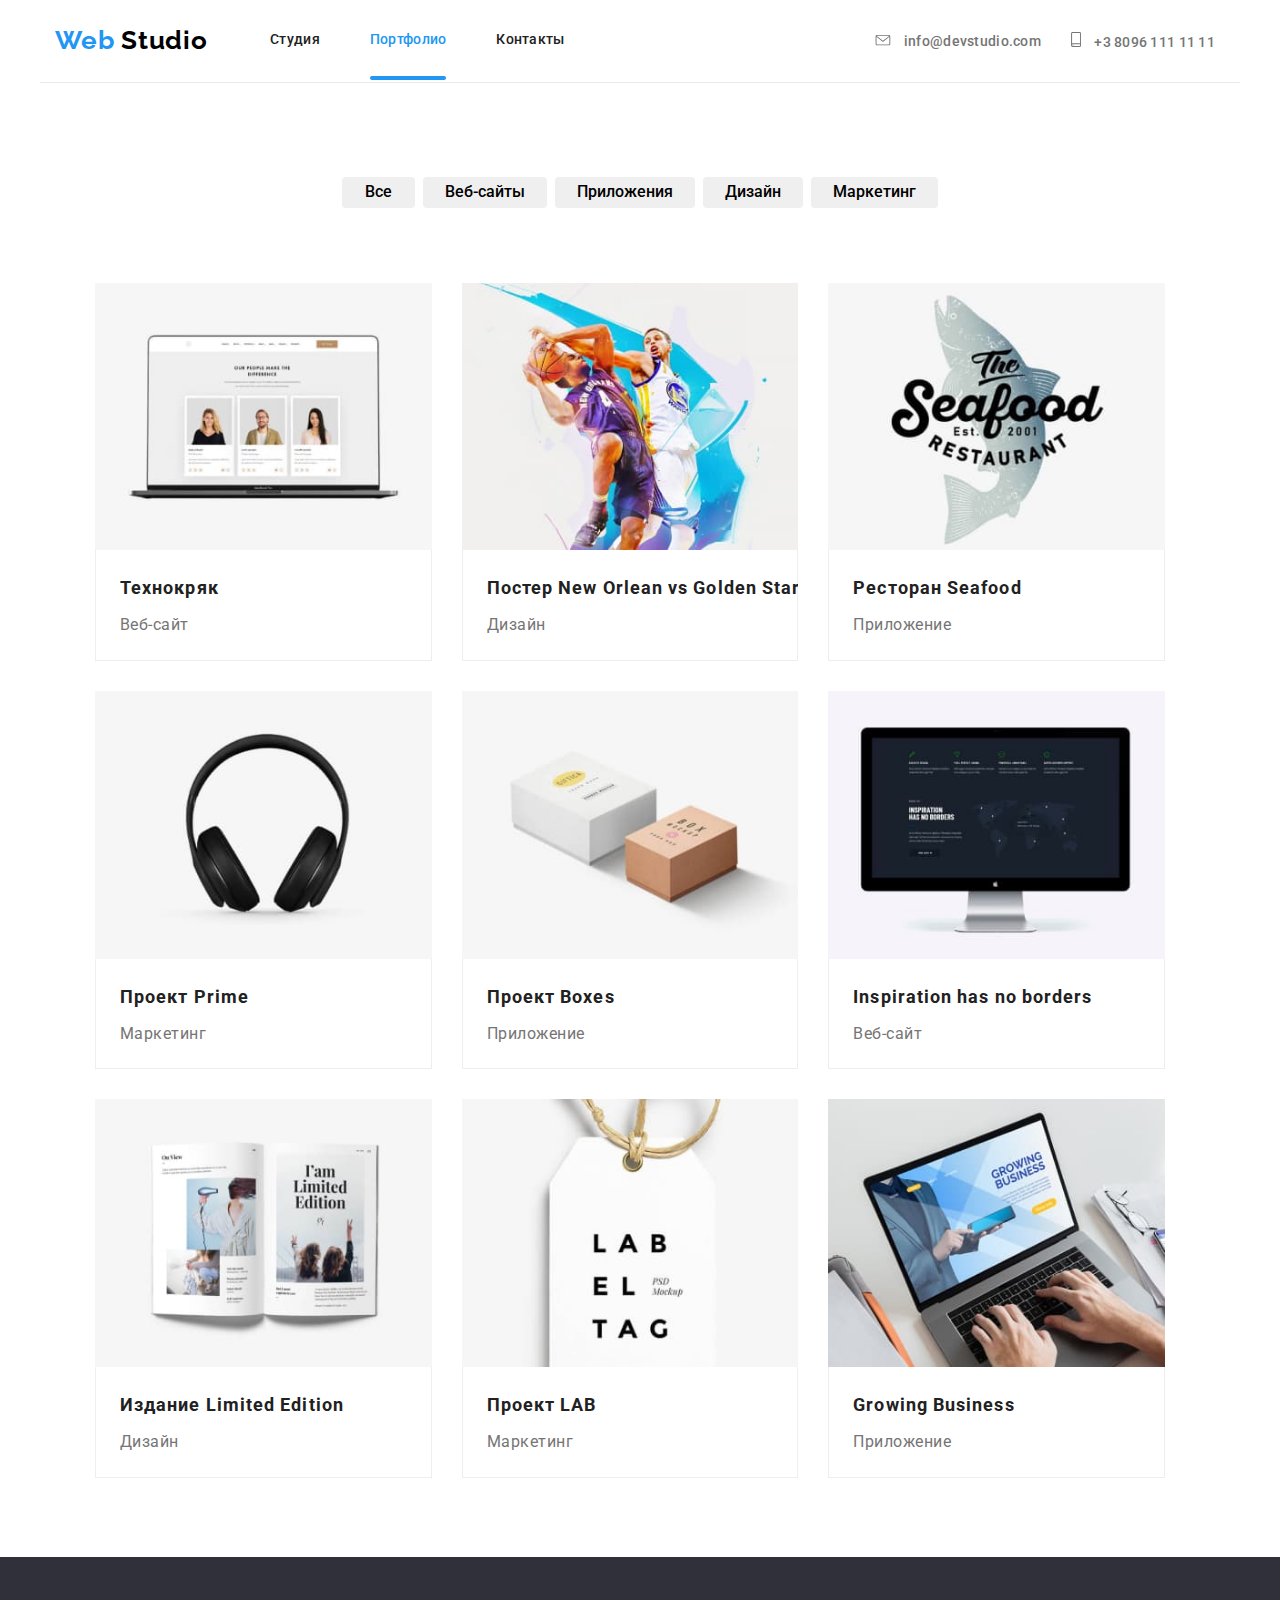
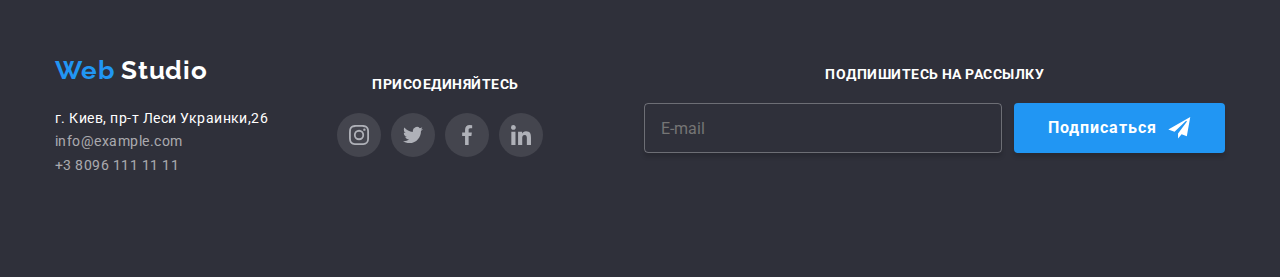
==== commit 9b085d80: "adaptive-image-portfolio" ====
--- a/portfolio.html
+++ b/portfolio.html
@@ -111,6 +111,7 @@
                 <div class="card-foto">
                   <img
                     class="img"
+                    srcset="./img/technokryak.jpg 1x, ./img/technokryak@2x.jpg 2x"
                     src="./img/technokryak.jpg"
                     alt="Веб-сайт Технокряк"
                     width="370"
@@ -150,7 +151,7 @@
               <a class="none" href=""
                 >
                 <div class="card-foto">
-                  <img class="img" src="./img/seafood.jpg" alt="Приложение для ресторана                    Seafood" width="370" height="294" />
+                  <img class="img" srcset="./img/seafood.jpg 1x, ./img/seafood@2x.jpg 2x" src="./img/seafood.jpg" alt="Приложение для ресторана                    Seafood" width="370" height="294" />
                   <p class="slide-text">
                     Технокряк это современная площадка распространения
                     коронавируса. Компании используют эту платформу для цифрового
@@ -167,7 +168,7 @@
             <li class="flex-element">
               <a class="none" href=""
                 ><div class="card-foto">
-                  <img class="img" src="./img/prime.jpg" alt="Маркетинг для проекта Prime" width="370" height="294" />
+                  <img class="img" srcset="./img/prime.jpg 1x, ./img/prime@2x.jpg 2x" src="./img/prime.jpg" alt="Маркетинг для проекта Prime" width="370" height="294" />
                   <p class="slide-text">
                     Технокряк это современная площадка распространения
                     коронавируса. Компании используют эту платформу для цифрового
@@ -185,7 +186,7 @@
               <a class="none" href=""
                 >
                 <div class="card-foto">
-                  <img class="img" src="./img/boxes.jpg" alt="Приложение Boxes" width="370" height="294" />
+                  <img class="img" srcset="./img/boxes.jpg 1x, ./img/boxes@2x.jpg 2x" src="./img/boxes.jpg" alt="Приложение Boxes" width="370" height="294" />
                   <p class="slide-text">
                     Технокряк это современная площадка распространения
                     коронавируса. Компании используют эту платформу для цифрового
@@ -203,7 +204,7 @@
               <a class="none" href=""
                 >
                 <div class="card-foto">
-                  <img class="img" src="./img/inspiration.jpg" alt="Веб-сайт Inspiration has no                           borders" width="370" height="294" />
+                  <img class="img" srcset="./img/inspiration.jpg 1x, ./img/inspiration@2x.jpg 2x" src="./img/inspiration.jpg" alt="Веб-сайт Inspiration has no                           borders" width="370" height="294" />
                   <p class="slide-text">
                     Технокряк это современная площадка распространения
                     коронавируса. Компании используют эту платформу для цифрового
@@ -221,7 +222,7 @@
               <a class="none" href=""
                 >
                 <div class="card-foto">
-                  <img class="img" src="./img/limited-edition.jpg" alt="Дизайн издания Limited  Edition" width="370" height="294" />
+                  <img class="img" srcset="./img/limited-edition.jpg 1x, ./img/limited-edition@2x.jpg 2x" src="./img/limited-edition.jpg" alt="Дизайн издания Limited  Edition" width="370" height="294" />
                   <p class="slide-text">
                     Технокряк это современная площадка распространения
                     коронавируса. Компании используют эту платформу для цифрового
@@ -239,7 +240,7 @@
               <a class="none" href=""
                 >
                 <div class="card-foto">
-                  <img class="img" src="./img/lab.jpg" alt="Маркетинг проекта LAB" width="370" height="294" />
+                  <img class="img" srcset="./img/lab.jpg 1x, ./img/lab@2x.jpg 2x" src="./img/lab.jpg" alt="Маркетинг проекта LAB" width="370" height="294" />
                   <p class="slide-text">
                     Технокряк это современная площадка распространения
                     коронавируса. Компании используют эту платформу для цифрового
@@ -257,7 +258,7 @@
               <a class="none" href=""
                 >
                 <div class="card-foto">
-                  <img class="img" src="./img/growing-business.jpg" alt="Приложение Growing    Busines" width="370" height="294" />
+                  <img class="img" srcset="./img/growing-business.jpg 1x, ./img/growing-business@2x.jpg 2x" src="./img/growing-business.jpg" alt="Приложение Growing    Busines" width="370" height="294" />
                   <p class="slide-text">
                     Технокряк это современная площадка распространения
                     коронавируса. Компании используют эту платформу для цифрового
--- a/css/profile.min.css
+++ b/css/profile.min.css
@@ -1,2 +1,2 @@
-.visually-hidden{position:absolute;width:1px;height:1px;margin:-1px;border:0;padding:0;clip:rect(0 0 0 0);overflow:hidden}.auth-nav,.join,.social-networks,.flex-box{margin:0;padding:0;list-style:none}.container,.header,.footer-content{padding-left:15px;padding-right:15px;margin-left:auto;margin-right:auto}@media screen and (min-width: 480px){.container,.header,.footer-content{width:480px}}@media screen and (min-width: 768px){.container,.header,.footer-content{width:768px}}@media screen and (min-width: 1200px){.container,.header,.footer-content{width:1200px}}.page{background-color:#fff;color:#757575;font-family:Roboto, sans-serif;letter-spacing:0.03em;overflow-x:hidden;margin-left:auto;margin-right:auto}.section.sec-bg-color{background-color:#f5f4fa}.img{display:block;max-width:100%;height:auto}.none{text-decoration:none}.list{margin:0;padding:0;list-style:none}.logo,.footer-logo{--color1: #2196f3;--color2: #ffffff;--color3: #000000}.logo{display:block;margin-top:16px;margin-bottom:16px;font-family:Raleway, sans-serif;font-weight:700;font-size:24px;line-height:1.16;letter-spacing:0.03em;text-decoration:none;-webkit-transition:color 250ms cubic-bezier(0.4, 0, 0.2, 1);transition:color 250ms cubic-bezier(0.4, 0, 0.2, 1)}@media screen and (min-width: 768px){.logo{margin-top:26px;margin-bottom:26px}}@media screen and (min-width: 1200px){.logo{font-size:26px;line-height:1.2;margin-top:24px;margin-bottom:24px}}.logo:hover,.logo:focus{--color1: #000000;--color3: #2196f3}.footer-logo{margin-top:0;padding-top:0;padding-bottom:0px;margin-bottom:20px}.footer-logo:hover,.footer-logo:focus{--color1: #ffffff;--color2: #2196f3}.logo-blue{color:var(--color1)}.logo-black{color:var(--color3)}.logo-white{color:var(--color2)}body.modal-open{overflow:hidden}.header{position:relative;border-bottom:1px solid #ececec}@media screen and (min-width: 768px){.header{width:100%;display:-webkit-box;display:-ms-flexbox;display:flex;-webkit-box-pack:center;-ms-flex-pack:center;justify-content:center;-webkit-box-align:center;-ms-flex-align:center;align-items:center}}@media screen and (min-width: 1200px){.header{width:1200px;display:-webkit-box;display:-ms-flexbox;display:flex;margin-left:auto;margin-right:auto}}.main-nav{display:-webkit-box;display:-ms-flexbox;display:flex;-webkit-box-pack:justify;-ms-flex-pack:justify;justify-content:space-between;-webkit-box-align:center;-ms-flex-align:center;align-items:center}@media screen and (min-width: 768px){.main-nav{display:-webkit-box;display:-ms-flexbox;display:flex;-webkit-box-align:center;-ms-flex-align:center;align-items:center}}@media screen and (min-width: 1200px){.main-nav{width:100%;display:-webkit-box;display:-ms-flexbox;display:flex;-webkit-box-align:center;-ms-flex-align:center;align-items:center}}.site-nav{list-style:none;padding-left:0;margin-top:60px;margin-bottom:0px;display:-webkit-box;display:-ms-flexbox;display:flex;-webkit-box-orient:vertical;-webkit-box-direction:normal;-ms-flex-direction:column;flex-direction:column;-webkit-box-align:center;-ms-flex-align:center;align-items:center;-webkit-transition:color 250ms cubic-bezier(0.4, 0, 0.2, 1);transition:color 250ms cubic-bezier(0.4, 0, 0.2, 1)}@media screen and (min-width: 768px){.site-nav{position:static;-webkit-box-orient:horizontal;-webkit-box-direction:normal;-ms-flex-direction:row;flex-direction:row;margin-top:0px;margin-left:60px}.site-nav .item+.item{margin-left:50px}}@media screen and (min-width: 1200px){.site-nav .item+.item{margin-left:50px}}@media screen and (max-width: 767px){.site-nav .item{margin-bottom:40px}}.site-nav .link{display:block;color:#212121;font-weight:500;font-size:14px;line-height:1.14;letter-spacing:0.02em;text-decoration:none;cursor:pointer;padding-top:32px;padding-bottom:32px}@media screen and (max-width: 767px){.site-nav .link{display:inline;padding-bottom:8px;font-size:18px;line-height:1.16}}.site-nav .link:hover,.site-nav .link:focus{color:#2196f3}.site-nav .link.current{position:relative;color:#2196f3}.site-nav .link.current::after{content:"";position:absolute;bottom:0;left:0;width:100%;height:4px;border-radius:2px;background-color:#2196f3}.auth-nav{display:-webkit-box;display:-ms-flexbox;display:flex;-webkit-box-orient:vertical;-webkit-box-direction:normal;-ms-flex-direction:column;flex-direction:column;-webkit-box-align:center;-ms-flex-align:center;align-items:center;margin-top:20px;margin-bottom:60px;-webkit-transition:color 250ms cubic-bezier(0.4, 0, 0.2, 1);transition:color 250ms cubic-bezier(0.4, 0, 0.2, 1)}@media screen and (min-width: 768px){.auth-nav{-webkit-box-align:start;-ms-flex-align:start;align-items:flex-start;-webkit-box-pack:center;-ms-flex-pack:center;justify-content:center;margin-top:auto;margin-bottom:auto;margin-left:84px;margin-right:10px}}@media screen and (min-width: 1200px){.auth-nav{-webkit-box-orient:horizontal;-webkit-box-direction:normal;-ms-flex-direction:row;flex-direction:row;-webkit-box-align:center;-ms-flex-align:center;align-items:center;margin-left:280px}.auth-nav .auth-nav .item+.item{margin-left:30px}}.auth-nav .item:not(:last-child){margin-bottom:16px}@media screen and (min-width: 1200px){.auth-nav .item{display:-webkit-box;display:-ms-flexbox;display:flex;-webkit-box-align:center;-ms-flex-align:center;align-items:center;margin-left:30px}.auth-nav .item:not(:last-child){margin-bottom:0px}}.auth-nav .link{display:block;color:#757575;font-weight:500;font-size:18px;line-height:1.16x;letter-spacing:0.02em;text-decoration:none}.auth-nav .link:hover,.auth-nav .link:focus{color:#2196f3}@media screen and (min-width: 768px){.auth-nav .link{font-size:12px;line-height:1.16x}}@media screen and (min-width: 1200px){.auth-nav .link{padding-top:32px;padding-bottom:32px;font-size:14px;line-height:1.14x}}.icon-nav{margin-right:10px;fill:currentColor}.icon-nav:hover,.icon-nav:focus{color:#2196f3}.section{padding-bottom:60px;padding-top:60px}@media screen and (min-width: 1200px){.section{padding-bottom:94px;padding-top:94px;padding-left:15px;padding-right:15px}}.section-title{margin-top:0;margin-bottom:0;margin-bottom:50px;color:#212121;font-weight:700;font-size:28px;line-height:1.18;text-align:center}@media screen and (min-width: 1200px){.section-title{font-size:36px;line-height:1.17}}@media screen and (min-width: 1200px){.section.no-padding-bottom{padding-bottom:0;margin-right:0}}.footer{background-color:#2f303a}@media screen and (min-width: 480px){.footer{width:100%}}@media screen and (min-width: 768px){.footer{width:100%}}@media screen and (min-width: 1200px){.footer{min-width:1200px}}.footer-content{padding-top:60px;padding-bottom:60px;text-align:center}@media screen and (min-width: 1200px){.footer-content{display:-webkit-box;display:-ms-flexbox;display:flex;-webkit-box-align:baseline;-ms-flex-align:baseline;align-items:baseline;margin-right:auto;margin-left:auto}}@media screen and (min-width: 1200px){.footer-content .list{text-align:left}}.join{padding-top:60px;padding-bottom:60px}@media screen and (min-width: 1200px){.join{margin-left:69px}}@media screen and (min-width: 1200px){.subscription{margin-left:auto}}.address{color:#fff;font-size:14px;line-height:1.71;font-style:inherit}.link-in-footer{color:rgba(255,255,255,0.6);font-size:14px;line-height:1.71;text-decoration:none}.link-in-footer:hover,.link-in-footer:focus{color:#2196f3}.footer-list-title{display:block;text-align:center;margin-bottom:20px;color:#fff;font-weight:700;font-size:14px;line-height:1.14;text-transform:uppercase}.email{display:block;width:calc(100% - 15px * 2);margin-right:15px;margin-left:15px;margin-bottom:20px;height:50px;padding:15px 16px;text-decoration:none;color:rgba(255,255,255,0.6);font-family:Roboto;font-size:16px;line-height:1.87;border:1px solid rgba(255,255,255,0.3);background-color:inherit;-webkit-box-shadow:0px 4px 4px rgba(0,0,0,0.15);box-shadow:0px 4px 4px rgba(0,0,0,0.15);border-radius:4px}@media screen and (min-width: 1200px){.email{margin-right:12px;width:358px}}@media screen and (min-width: 768px){.email{max-width:450px;margin-left:auto;margin-right:auto}}@media screen and (min-width: 1200px){.sub-field{display:-webkit-box;display:-ms-flexbox;display:flex;-webkit-box-orient:horizontal;-webkit-box-direction:normal;-ms-flex-direction:row;flex-direction:row}}.icon-send{fill:currentColor;margin-left:10px}.footer-top{display:-webkit-box;display:-ms-flexbox;display:flex;-ms-flex-wrap:nowrap;flex-wrap:nowrap;-ms-flex-pack:distribute;justify-content:space-around;-webkit-box-align:center;-ms-flex-align:center;align-items:center}@media screen and (max-width: 767px){.footer-top{display:block}}.button{display:inline-block;border-radius:4px;padding:10px 32px;min-width:200px;color:#fff;background-color:#2196f3;-webkit-box-shadow:0px 4px 4px rgba(0,0,0,0.15);box-shadow:0px 4px 4px rgba(0,0,0,0.15);font-weight:700;font-size:16px;line-height:1.87;text-align:center;letter-spacing:0.06em;text-decoration:none;cursor:pointer;border-color:transparent;-webkit-transition:color 250ms cubic-bezier(0.4, 0, 0.2, 1);transition:color 250ms cubic-bezier(0.4, 0, 0.2, 1);-webkit-transition:background-color 250ms cubic-bezier(0.4, 0, 0.2, 1);transition:background-color 250ms cubic-bezier(0.4, 0, 0.2, 1)}.button:hover,.button:focus{color:#2196f3;background-color:#fff}.button.send{display:-webkit-box;display:-ms-flexbox;display:flex;-webkit-box-align:center;-ms-flex-align:center;align-items:center;margin-left:auto;margin-right:auto;height:50px;margin-left:auto;margin-right:auto}.button-portfolio{display:inline-block;font-weight:500;font-size:16px;line-height:1.16;padding:6px 22px;min-width:73px;text-align:center;cursor:pointer;border:transparent;border-radius:4px;outline:none;-webkit-transition:color 250ms cubic-bezier(0.4, 0, 0.2, 1);transition:color 250ms cubic-bezier(0.4, 0, 0.2, 1);-webkit-transition:background-color 250ms cubic-bezier(0.4, 0, 0.2, 1);transition:background-color 250ms cubic-bezier(0.4, 0, 0.2, 1)}.button-portfolio:hover,.button-portfolio:focus{background-color:#2196f3;color:#fff}.icon-social-networks{width:20px;height:20px}.social-networks{display:-webkit-box;display:-ms-flexbox;display:flex;-webkit-box-pack:center;-ms-flex-pack:center;justify-content:center}.icon-bg{display:-webkit-box;display:-ms-flexbox;display:flex;-webkit-box-pack:center;-ms-flex-pack:center;justify-content:center;-webkit-box-align:center;-ms-flex-align:center;align-items:center;width:44px;height:44px;border-radius:50%;fill:#afb1b8;-webkit-transition:color 250ms cubic-bezier(0.4, 0, 0.2, 1);transition:color 250ms cubic-bezier(0.4, 0, 0.2, 1);-webkit-transition:background-color 250ms cubic-bezier(0.4, 0, 0.2, 1);transition:background-color 250ms cubic-bezier(0.4, 0, 0.2, 1)}.icon-bg:hover,.icon-bg:focus{background-color:#2196f3;fill:#fff}.social-networks>.icon-bg{margin-right:10px}.social-networks>.icon-bg:last-child{margin-right:0}.icon-bg-footer{display:-webkit-box;display:-ms-flexbox;display:flex;-webkit-box-pack:center;-ms-flex-pack:center;justify-content:center;-webkit-box-align:center;-ms-flex-align:center;align-items:center;width:44px;height:44px;margin-right:10px;border-radius:50%;fill:#afb1b8;background-color:rgba(255,255,255,0.1);-webkit-transition:color 250ms cubic-bezier(0.4, 0, 0.2, 1);transition:color 250ms cubic-bezier(0.4, 0, 0.2, 1);-webkit-transition:background-color 250ms cubic-bezier(0.4, 0, 0.2, 1);transition:background-color 250ms cubic-bezier(0.4, 0, 0.2, 1)}.icon-bg-footer:hover,.icon-bg-footer:focus{background-color:#2196f3;fill:#fff}.filter-list{display:-webkit-box;display:-ms-flexbox;display:flex;-ms-flex-wrap:wrap;flex-wrap:wrap;color:var(--title-text-color);font-weight:500;font-size:16px;line-height:1.62;text-align:center}@media screen and (min-width: 768px){.filter-list{-webkit-box-pack:center;-ms-flex-pack:center;justify-content:center}}@media screen and (min-width: 1200px){.filter-list{-ms-flex-wrap:nowrap;flex-wrap:nowrap;-webkit-box-pack:center;-ms-flex-pack:center;justify-content:center;margin-left:auto;margin-right:auto;margin-bottom:50px}}.filter-list-item{margin-bottom:15px}@media screen and (min-width: 1200px){.filter-list-item{margin-bottom:0px}}.filter-list-item:not(:last-child){margin-right:8px}.filter{padding:0px 15px 25px;margin:0}.flex-box{width:calc(100% - 30px);margin-left:auto;margin-right:auto;-webkit-box-pack:center;-ms-flex-pack:center;justify-content:center;-webkit-box-align:center;-ms-flex-align:center;align-items:center}@media screen and (min-width: 768px){.flex-box{min-width:768px;display:-webkit-box;display:-ms-flexbox;display:flex;-ms-flex-wrap:wrap;flex-wrap:wrap;margin:-15px}}.flex-element{position:relative;max-width:100%;margin-right:15px;margin-left:15px;margin-bottom:30px;-webkit-box-shadow:0px 0px 0px #fff;box-shadow:0px 0px 0px #fff;-webkit-transition:-webkit-box-shadow 250ms cubic-bezier(0.4, 0, 0.2, 1);transition:-webkit-box-shadow 250ms cubic-bezier(0.4, 0, 0.2, 1);transition:box-shadow 250ms cubic-bezier(0.4, 0, 0.2, 1);transition:box-shadow 250ms cubic-bezier(0.4, 0, 0.2, 1), -webkit-box-shadow 250ms cubic-bezier(0.4, 0, 0.2, 1);overflow:hidden}.flex-element:hover{-webkit-box-shadow:0px 4px 4px rgba(0,0,0,0.25);box-shadow:0px 4px 4px rgba(0,0,0,0.25)}@media screen and (min-width: 768px){.flex-element{max-width:calc((100% - 15px * 4) / 2);margin:15px}}@media screen and (min-width: 1200px){.flex-element{width:370px;margin-right:30px;margin-left:0}.flex-element:nth-child(3n){margin-right:0}.flex-element:nth-last-child(-n+3){margin-bottom:0}}.card-foto{position:relative;overflow:hidden}.card-content{background:#ffffff;border-right:1px solid #eeeeee;border-bottom:1px solid #eeeeee;border-left:1px solid #eeeeee;-webkit-box-sizing:border-box;box-sizing:border-box;padding-top:20px;padding-left:24px;padding-bottom:20px;padding-right:24px}.list-title{color:#212121;font-weight:700;font-size:18px;line-height:2;letter-spacing:0.06em;text-decoration:none;margin-top:0px;margin-bottom:4px}.slide-description{color:#757575;font-size:16px;line-height:1.87;text-decoration:none;margin-top:0px;margin-bottom:0}.slide-text{position:absolute;top:0;left:0;width:100%;opacity:0;color:#fff;font-size:18px;line-height:1.56;text-decoration:none;background:rgba(33,150,243,0.9);margin-top:0px;margin-bottom:0px;padding:63px 24px;-webkit-transform:translateY(100%);transform:translateY(100%);-webkit-transition:opacity 250ms cubic-bezier(0.4, 0, 0.2, 1),-webkit-transform 250ms cubic-bezier(0.4, 0, 0.2, 1);transition:opacity 250ms cubic-bezier(0.4, 0, 0.2, 1),-webkit-transform 250ms cubic-bezier(0.4, 0, 0.2, 1);transition:opacity 250ms cubic-bezier(0.4, 0, 0.2, 1),transform 250ms cubic-bezier(0.4, 0, 0.2, 1);transition:opacity 250ms cubic-bezier(0.4, 0, 0.2, 1),transform 250ms cubic-bezier(0.4, 0, 0.2, 1),-webkit-transform 250ms cubic-bezier(0.4, 0, 0.2, 1)}.flex-element:hover .slide-text{opacity:1;-webkit-transform:translateY(0);transform:translateY(0)}.menu-button{display:-webkit-inline-box;display:-ms-inline-flexbox;display:inline-flex;margin:0;padding:0;border:none;outline:none;background-color:transparent}@media screen and (min-width: 768px){.menu-button{display:none}}.menu-button .icon-cross{display:none}.menu-button.is-open .icon-cross{display:block}.menu-button.is-open .icon-menu{display:none}.menu-container{display:-webkit-box;display:-ms-flexbox;display:flex;-webkit-box-align:baseline;-ms-flex-align:baseline;align-items:baseline;z-index:999}@media screen and (max-width: 767px){.menu-container{display:none;position:absolute;top:100%;left:0;width:100%;background-color:#fff;border-top:1px solid #ececec}.menu-container.is-open{display:block}}
+.visually-hidden{position:absolute;width:1px;height:1px;margin:-1px;border:0;padding:0;clip:rect(0 0 0 0);overflow:hidden}.auth-nav,.join,.social-networks{margin:0;padding:0;list-style:none}.container,.header,.footer-content{padding-left:15px;padding-right:15px;margin-left:auto;margin-right:auto}@media screen and (min-width: 480px){.container,.header,.footer-content{width:480px}}@media screen and (min-width: 768px){.container,.header,.footer-content{width:768px}}@media screen and (min-width: 1200px){.container,.header,.footer-content{width:1200px}}.page{background-color:#fff;color:#757575;font-family:Roboto, sans-serif;letter-spacing:0.03em;overflow-x:hidden;margin-left:auto;margin-right:auto}.section.sec-bg-color{background-color:#f5f4fa}.img{display:block;max-width:100%;height:auto}.none{text-decoration:none}.list{margin:0;padding:0;list-style:none}.logo,.footer-logo{--color1: #2196f3;--color2: #ffffff;--color3: #000000}.logo{display:block;margin-top:16px;margin-bottom:16px;font-family:Raleway, sans-serif;font-weight:700;font-size:24px;line-height:1.16;letter-spacing:0.03em;text-decoration:none;-webkit-transition:color 250ms cubic-bezier(0.4, 0, 0.2, 1);transition:color 250ms cubic-bezier(0.4, 0, 0.2, 1)}@media screen and (min-width: 768px){.logo{margin-top:26px;margin-bottom:26px}}@media screen and (min-width: 1200px){.logo{font-size:26px;line-height:1.2;margin-top:24px;margin-bottom:24px}}.logo:hover,.logo:focus{--color1: #000000;--color3: #2196f3}.footer-logo{margin-top:0;padding-top:0;padding-bottom:0px;margin-bottom:20px}.footer-logo:hover,.footer-logo:focus{--color1: #ffffff;--color2: #2196f3}.logo-blue{color:var(--color1)}.logo-black{color:var(--color3)}.logo-white{color:var(--color2)}body.modal-open{overflow:hidden}.header{position:relative;border-bottom:1px solid #ececec}@media screen and (min-width: 768px){.header{width:100%;display:-webkit-box;display:-ms-flexbox;display:flex;-webkit-box-pack:center;-ms-flex-pack:center;justify-content:center;-webkit-box-align:center;-ms-flex-align:center;align-items:center}}@media screen and (min-width: 1200px){.header{width:1200px;display:-webkit-box;display:-ms-flexbox;display:flex;margin-left:auto;margin-right:auto}}.main-nav{display:-webkit-box;display:-ms-flexbox;display:flex;-webkit-box-pack:justify;-ms-flex-pack:justify;justify-content:space-between;-webkit-box-align:center;-ms-flex-align:center;align-items:center}@media screen and (min-width: 768px){.main-nav{display:-webkit-box;display:-ms-flexbox;display:flex;-webkit-box-align:center;-ms-flex-align:center;align-items:center}}@media screen and (min-width: 1200px){.main-nav{width:100%;display:-webkit-box;display:-ms-flexbox;display:flex;-webkit-box-align:center;-ms-flex-align:center;align-items:center}}.site-nav{list-style:none;padding-left:0;margin-top:60px;margin-bottom:0px;display:-webkit-box;display:-ms-flexbox;display:flex;-webkit-box-orient:vertical;-webkit-box-direction:normal;-ms-flex-direction:column;flex-direction:column;-webkit-box-align:center;-ms-flex-align:center;align-items:center;-webkit-transition:color 250ms cubic-bezier(0.4, 0, 0.2, 1);transition:color 250ms cubic-bezier(0.4, 0, 0.2, 1)}@media screen and (min-width: 768px){.site-nav{position:static;-webkit-box-orient:horizontal;-webkit-box-direction:normal;-ms-flex-direction:row;flex-direction:row;margin-top:0px;margin-left:60px}.site-nav .item+.item{margin-left:50px}}@media screen and (min-width: 1200px){.site-nav .item+.item{margin-left:50px}}@media screen and (max-width: 767px){.site-nav .item{margin-bottom:40px}}.site-nav .link{display:block;color:#212121;font-weight:500;font-size:14px;line-height:1.14;letter-spacing:0.02em;text-decoration:none;cursor:pointer;padding-top:32px;padding-bottom:32px}@media screen and (max-width: 767px){.site-nav .link{display:inline;padding-bottom:8px;font-size:18px;line-height:1.16}}.site-nav .link:hover,.site-nav .link:focus{color:#2196f3}.site-nav .link.current{position:relative;color:#2196f3}.site-nav .link.current::after{content:"";position:absolute;bottom:0;left:0;width:100%;height:4px;border-radius:2px;background-color:#2196f3}.auth-nav{display:-webkit-box;display:-ms-flexbox;display:flex;-webkit-box-orient:vertical;-webkit-box-direction:normal;-ms-flex-direction:column;flex-direction:column;-webkit-box-align:center;-ms-flex-align:center;align-items:center;margin-top:20px;margin-bottom:60px;-webkit-transition:color 250ms cubic-bezier(0.4, 0, 0.2, 1);transition:color 250ms cubic-bezier(0.4, 0, 0.2, 1)}@media screen and (min-width: 768px){.auth-nav{-webkit-box-align:start;-ms-flex-align:start;align-items:flex-start;-webkit-box-pack:center;-ms-flex-pack:center;justify-content:center;margin-top:auto;margin-bottom:auto;margin-left:84px;margin-right:10px}}@media screen and (min-width: 1200px){.auth-nav{-webkit-box-orient:horizontal;-webkit-box-direction:normal;-ms-flex-direction:row;flex-direction:row;-webkit-box-align:center;-ms-flex-align:center;align-items:center;margin-left:280px}.auth-nav .auth-nav .item+.item{margin-left:30px}}.auth-nav .item:not(:last-child){margin-bottom:16px}@media screen and (min-width: 1200px){.auth-nav .item{display:-webkit-box;display:-ms-flexbox;display:flex;-webkit-box-align:center;-ms-flex-align:center;align-items:center;margin-left:30px}.auth-nav .item:not(:last-child){margin-bottom:0px}}.auth-nav .link{display:block;color:#757575;font-weight:500;font-size:18px;line-height:1.16x;letter-spacing:0.02em;text-decoration:none}.auth-nav .link:hover,.auth-nav .link:focus{color:#2196f3}@media screen and (min-width: 768px){.auth-nav .link{font-size:12px;line-height:1.16x}}@media screen and (min-width: 1200px){.auth-nav .link{padding-top:32px;padding-bottom:32px;font-size:14px;line-height:1.14x}}.icon-nav{margin-right:10px;fill:currentColor}.icon-nav:hover,.icon-nav:focus{color:#2196f3}.section{padding-bottom:60px;padding-top:60px}@media screen and (min-width: 1200px){.section{padding-bottom:94px;padding-top:94px;padding-left:15px;padding-right:15px}}.section-title{margin-top:0;margin-bottom:0;margin-bottom:50px;color:#212121;font-weight:700;font-size:28px;line-height:1.18;text-align:center}@media screen and (min-width: 1200px){.section-title{font-size:36px;line-height:1.17}}@media screen and (min-width: 1200px){.section.no-padding-bottom{padding-bottom:0;margin-right:0}}.footer{background-color:#2f303a}@media screen and (min-width: 480px){.footer{width:100%}}@media screen and (min-width: 768px){.footer{width:100%}}@media screen and (min-width: 1200px){.footer{min-width:1200px}}.footer-content{padding-top:60px;padding-bottom:60px;text-align:center}@media screen and (min-width: 1200px){.footer-content{display:-webkit-box;display:-ms-flexbox;display:flex;-webkit-box-align:baseline;-ms-flex-align:baseline;align-items:baseline;margin-right:auto;margin-left:auto}}@media screen and (min-width: 1200px){.footer-content .list{text-align:left}}.join{padding-top:60px;padding-bottom:60px}@media screen and (min-width: 1200px){.join{margin-left:69px}}@media screen and (min-width: 1200px){.subscription{margin-left:auto}}.address{color:#fff;font-size:14px;line-height:1.71;font-style:inherit}.link-in-footer{color:rgba(255,255,255,0.6);font-size:14px;line-height:1.71;text-decoration:none}.link-in-footer:hover,.link-in-footer:focus{color:#2196f3}.footer-list-title{display:block;text-align:center;margin-bottom:20px;color:#fff;font-weight:700;font-size:14px;line-height:1.14;text-transform:uppercase}.email{display:block;width:calc(100% - 15px * 2);margin-right:15px;margin-left:15px;margin-bottom:20px;height:50px;padding:15px 16px;text-decoration:none;color:rgba(255,255,255,0.6);font-family:Roboto;font-size:16px;line-height:1.87;border:1px solid rgba(255,255,255,0.3);background-color:inherit;-webkit-box-shadow:0px 4px 4px rgba(0,0,0,0.15);box-shadow:0px 4px 4px rgba(0,0,0,0.15);border-radius:4px}@media screen and (min-width: 1200px){.email{margin-right:12px;width:358px}}@media screen and (min-width: 768px){.email{max-width:450px;margin-left:auto;margin-right:auto}}@media screen and (min-width: 1200px){.sub-field{display:-webkit-box;display:-ms-flexbox;display:flex;-webkit-box-orient:horizontal;-webkit-box-direction:normal;-ms-flex-direction:row;flex-direction:row}}.icon-send{fill:currentColor;margin-left:10px}.footer-top{display:-webkit-box;display:-ms-flexbox;display:flex;-ms-flex-wrap:nowrap;flex-wrap:nowrap;-ms-flex-pack:distribute;justify-content:space-around;-webkit-box-align:center;-ms-flex-align:center;align-items:center}@media screen and (max-width: 767px){.footer-top{display:block}}.button{display:inline-block;border-radius:4px;padding:10px 32px;min-width:200px;color:#fff;background-color:#2196f3;-webkit-box-shadow:0px 4px 4px rgba(0,0,0,0.15);box-shadow:0px 4px 4px rgba(0,0,0,0.15);font-weight:700;font-size:16px;line-height:1.87;text-align:center;letter-spacing:0.06em;text-decoration:none;cursor:pointer;border-color:transparent;-webkit-transition:color 250ms cubic-bezier(0.4, 0, 0.2, 1);transition:color 250ms cubic-bezier(0.4, 0, 0.2, 1);-webkit-transition:background-color 250ms cubic-bezier(0.4, 0, 0.2, 1);transition:background-color 250ms cubic-bezier(0.4, 0, 0.2, 1)}.button:hover,.button:focus{color:#2196f3;background-color:#fff}.button.send{display:-webkit-box;display:-ms-flexbox;display:flex;-webkit-box-align:center;-ms-flex-align:center;align-items:center;margin-left:auto;margin-right:auto;height:50px;margin-left:auto;margin-right:auto}@media screen and (min-width: 1200px){.button.send{margin-left:12px}}.button-portfolio{display:inline-block;font-weight:500;font-size:16px;line-height:1.16;padding:6px 22px;min-width:73px;text-align:center;cursor:pointer;border:transparent;border-radius:4px;outline:none;-webkit-transition:color 250ms cubic-bezier(0.4, 0, 0.2, 1);transition:color 250ms cubic-bezier(0.4, 0, 0.2, 1);-webkit-transition:background-color 250ms cubic-bezier(0.4, 0, 0.2, 1);transition:background-color 250ms cubic-bezier(0.4, 0, 0.2, 1)}.button-portfolio:hover,.button-portfolio:focus{background-color:#2196f3;color:#fff}.icon-social-networks{width:20px;height:20px}.social-networks{display:-webkit-box;display:-ms-flexbox;display:flex;-webkit-box-pack:center;-ms-flex-pack:center;justify-content:center}.icon-bg{display:-webkit-box;display:-ms-flexbox;display:flex;-webkit-box-pack:center;-ms-flex-pack:center;justify-content:center;-webkit-box-align:center;-ms-flex-align:center;align-items:center;width:44px;height:44px;border-radius:50%;fill:#afb1b8;-webkit-transition:color 250ms cubic-bezier(0.4, 0, 0.2, 1);transition:color 250ms cubic-bezier(0.4, 0, 0.2, 1);-webkit-transition:background-color 250ms cubic-bezier(0.4, 0, 0.2, 1);transition:background-color 250ms cubic-bezier(0.4, 0, 0.2, 1)}.icon-bg:hover,.icon-bg:focus{background-color:#2196f3;fill:#fff}.social-networks>.icon-bg{margin-right:10px}.social-networks>.icon-bg:last-child{margin-right:0}.icon-bg-footer{display:-webkit-box;display:-ms-flexbox;display:flex;-webkit-box-pack:center;-ms-flex-pack:center;justify-content:center;-webkit-box-align:center;-ms-flex-align:center;align-items:center;width:44px;height:44px;margin-right:10px;border-radius:50%;fill:#afb1b8;background-color:rgba(255,255,255,0.1);-webkit-transition:color 250ms cubic-bezier(0.4, 0, 0.2, 1);transition:color 250ms cubic-bezier(0.4, 0, 0.2, 1);-webkit-transition:background-color 250ms cubic-bezier(0.4, 0, 0.2, 1);transition:background-color 250ms cubic-bezier(0.4, 0, 0.2, 1)}.icon-bg-footer:hover,.icon-bg-footer:focus{background-color:#2196f3;fill:#fff}.filter-list{display:-webkit-box;display:-ms-flexbox;display:flex;-ms-flex-wrap:wrap;flex-wrap:wrap;color:var(--title-text-color);font-weight:500;font-size:16px;line-height:1.62;text-align:center}@media screen and (min-width: 768px){.filter-list{-webkit-box-pack:center;-ms-flex-pack:center;justify-content:center}}@media screen and (min-width: 1200px){.filter-list{-ms-flex-wrap:nowrap;flex-wrap:nowrap;-webkit-box-pack:center;-ms-flex-pack:center;justify-content:center;margin-left:auto;margin-right:auto;margin-bottom:50px}}.filter-list-item{margin-bottom:15px}@media screen and (min-width: 1200px){.filter-list-item{margin-bottom:0px}}.filter-list-item:not(:last-child){margin-right:8px}.filter{padding:0px 15px 25px;margin:0}.flex-box{list-style:none;width:calc(100% - 30px);margin-left:auto;margin-right:auto;-webkit-box-pack:center;-ms-flex-pack:center;justify-content:center;-webkit-box-align:center;-ms-flex-align:center;align-items:center}@media screen and (min-width: 768px){.flex-box{min-width:768px;display:-webkit-box;display:-ms-flexbox;display:flex;-ms-flex-wrap:wrap;flex-wrap:wrap;margin:-15px}}.flex-element{position:relative;max-width:100%;margin-right:15px;margin-left:15px;margin-bottom:30px;-webkit-box-shadow:0px 0px 0px #fff;box-shadow:0px 0px 0px #fff;-webkit-transition:-webkit-box-shadow 250ms cubic-bezier(0.4, 0, 0.2, 1);transition:-webkit-box-shadow 250ms cubic-bezier(0.4, 0, 0.2, 1);transition:box-shadow 250ms cubic-bezier(0.4, 0, 0.2, 1);transition:box-shadow 250ms cubic-bezier(0.4, 0, 0.2, 1), -webkit-box-shadow 250ms cubic-bezier(0.4, 0, 0.2, 1);overflow:hidden}.flex-element:hover{-webkit-box-shadow:0px 4px 4px rgba(0,0,0,0.25);box-shadow:0px 4px 4px rgba(0,0,0,0.25)}@media screen and (min-width: 768px){.flex-element{max-width:calc((100% - 15px * 4) / 2);margin:15px}}@media screen and (min-width: 1200px){.flex-element{max-width:calc((100% - 15px * 6) / 3);margin-right:30px;margin-left:0}.flex-element:nth-child(3n){margin-right:0}.flex-element:nth-last-child(-n+3){margin-bottom:0}}.card-foto{position:relative;overflow:hidden}.card-content{background:#ffffff;border-right:1px solid #eeeeee;border-bottom:1px solid #eeeeee;border-left:1px solid #eeeeee;-webkit-box-sizing:border-box;box-sizing:border-box;padding-top:20px;padding-left:24px;padding-bottom:20px;padding-right:24px}.list-title{color:#212121;font-weight:700;font-size:18px;line-height:2;letter-spacing:0.06em;text-decoration:none;margin-top:0px;margin-bottom:4px;white-space:nowrap}.slide-description{color:#757575;font-size:16px;line-height:1.87;text-decoration:none;margin-top:0px;margin-bottom:0}.slide-text{position:absolute;top:0;left:0;width:100%;opacity:0;color:#fff;font-size:18px;line-height:1.56;text-decoration:none;background:rgba(33,150,243,0.9);margin-top:0px;margin-bottom:0px;padding:63px 24px;-webkit-transform:translateY(100%);transform:translateY(100%);-webkit-transition:opacity 250ms cubic-bezier(0.4, 0, 0.2, 1),-webkit-transform 250ms cubic-bezier(0.4, 0, 0.2, 1);transition:opacity 250ms cubic-bezier(0.4, 0, 0.2, 1),-webkit-transform 250ms cubic-bezier(0.4, 0, 0.2, 1);transition:opacity 250ms cubic-bezier(0.4, 0, 0.2, 1),transform 250ms cubic-bezier(0.4, 0, 0.2, 1);transition:opacity 250ms cubic-bezier(0.4, 0, 0.2, 1),transform 250ms cubic-bezier(0.4, 0, 0.2, 1),-webkit-transform 250ms cubic-bezier(0.4, 0, 0.2, 1)}.flex-element:hover .slide-text{opacity:1;-webkit-transform:translateY(0);transform:translateY(0)}.menu-button{display:-webkit-inline-box;display:-ms-inline-flexbox;display:inline-flex;margin:0;padding:0;border:none;outline:none;background-color:transparent}@media screen and (min-width: 768px){.menu-button{display:none}}.menu-button .icon-cross{display:none}.menu-button.is-open .icon-cross{display:block}.menu-button.is-open .icon-menu{display:none}.menu-container{display:-webkit-box;display:-ms-flexbox;display:flex;-webkit-box-align:baseline;-ms-flex-align:baseline;align-items:baseline;z-index:999}@media screen and (max-width: 767px){.menu-container{display:none;position:absolute;top:100%;left:0;width:100%;background-color:#fff;border-top:1px solid #ececec}.menu-container.is-open{display:block}}
 /*# sourceMappingURL=profile.min.css.map */